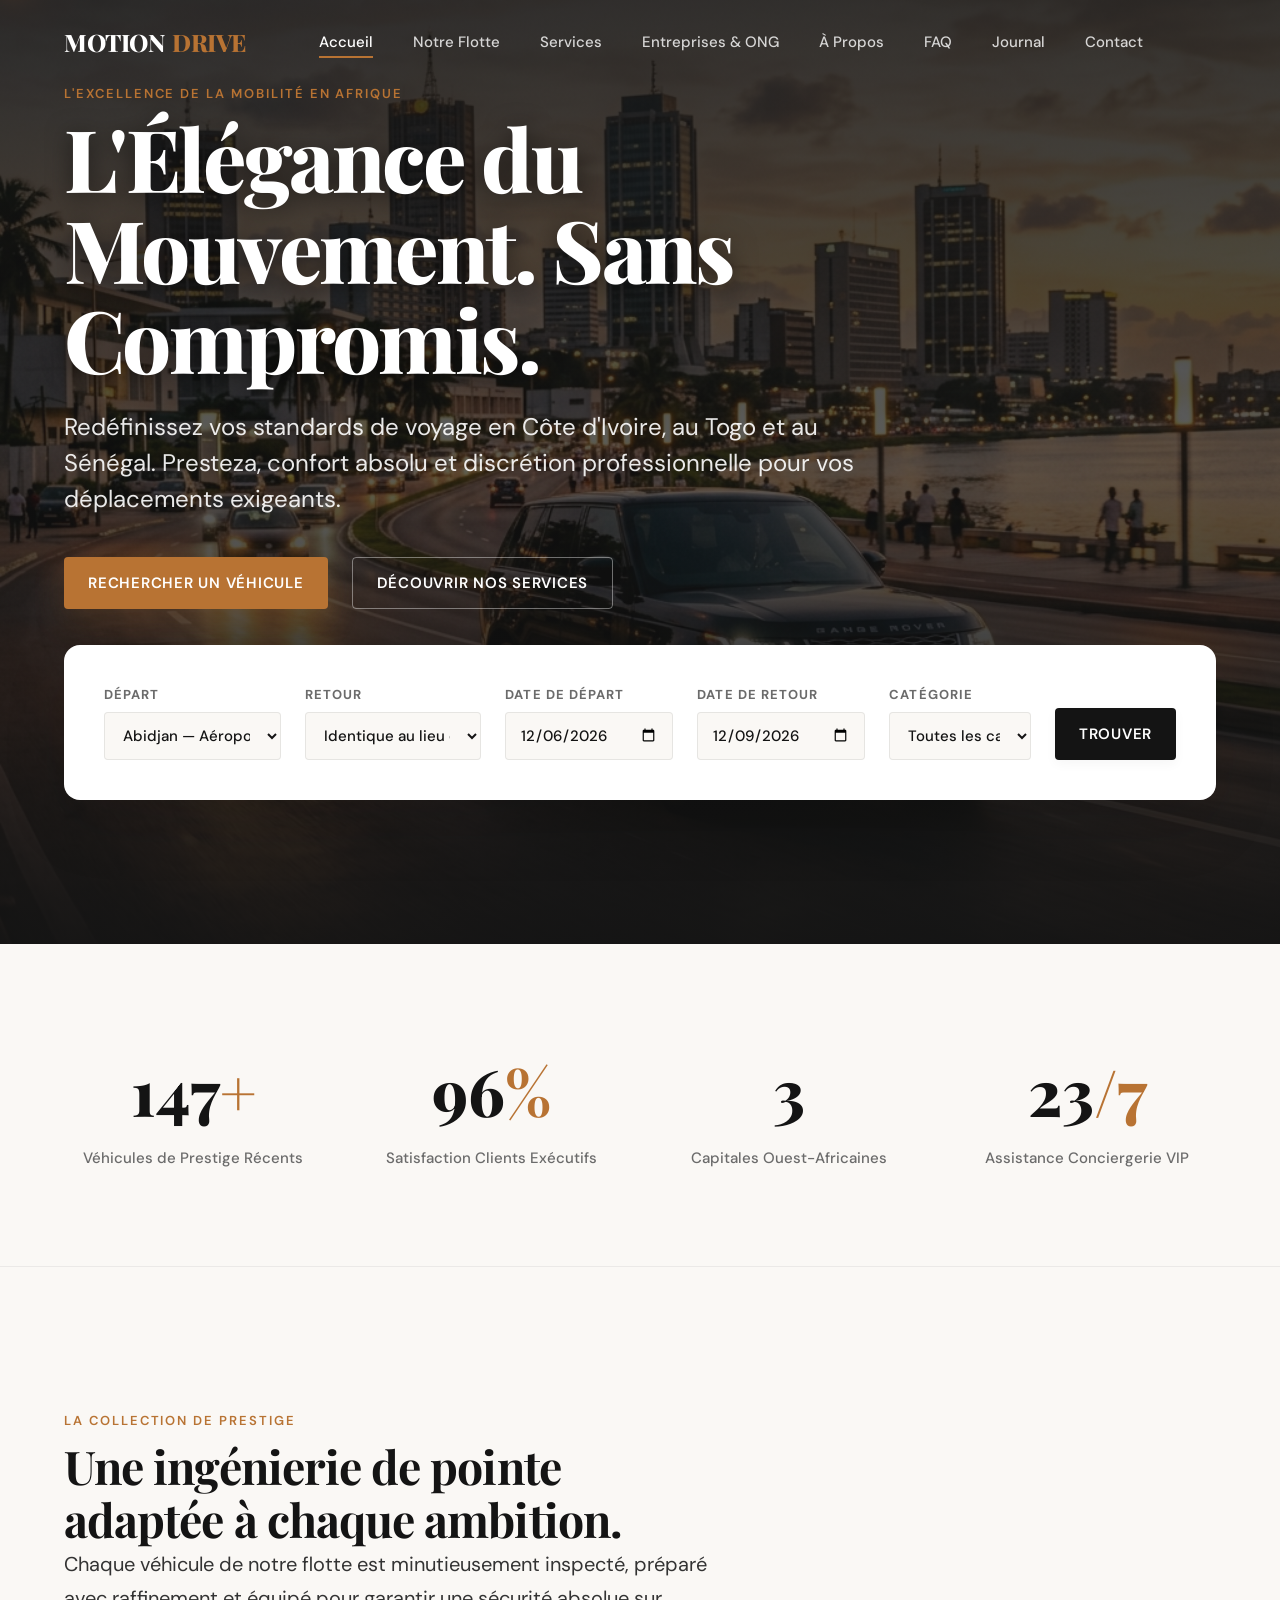
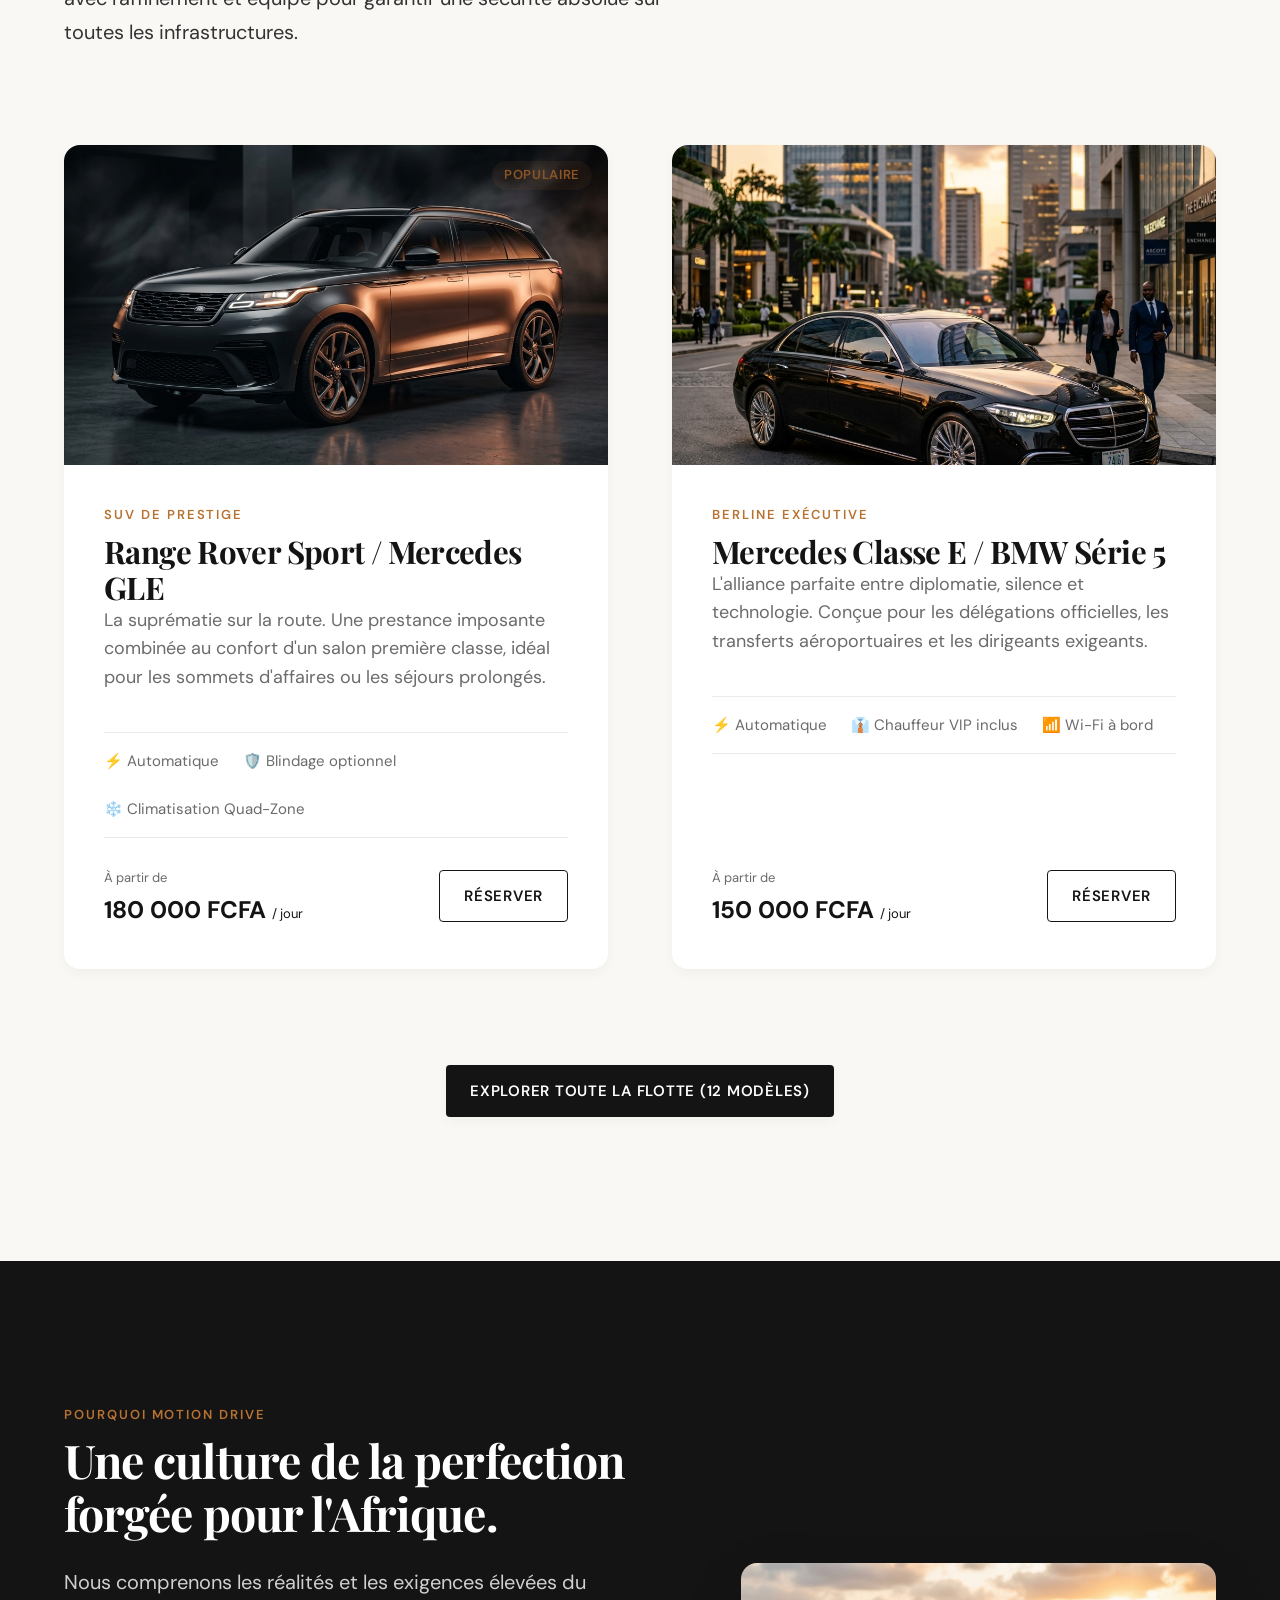
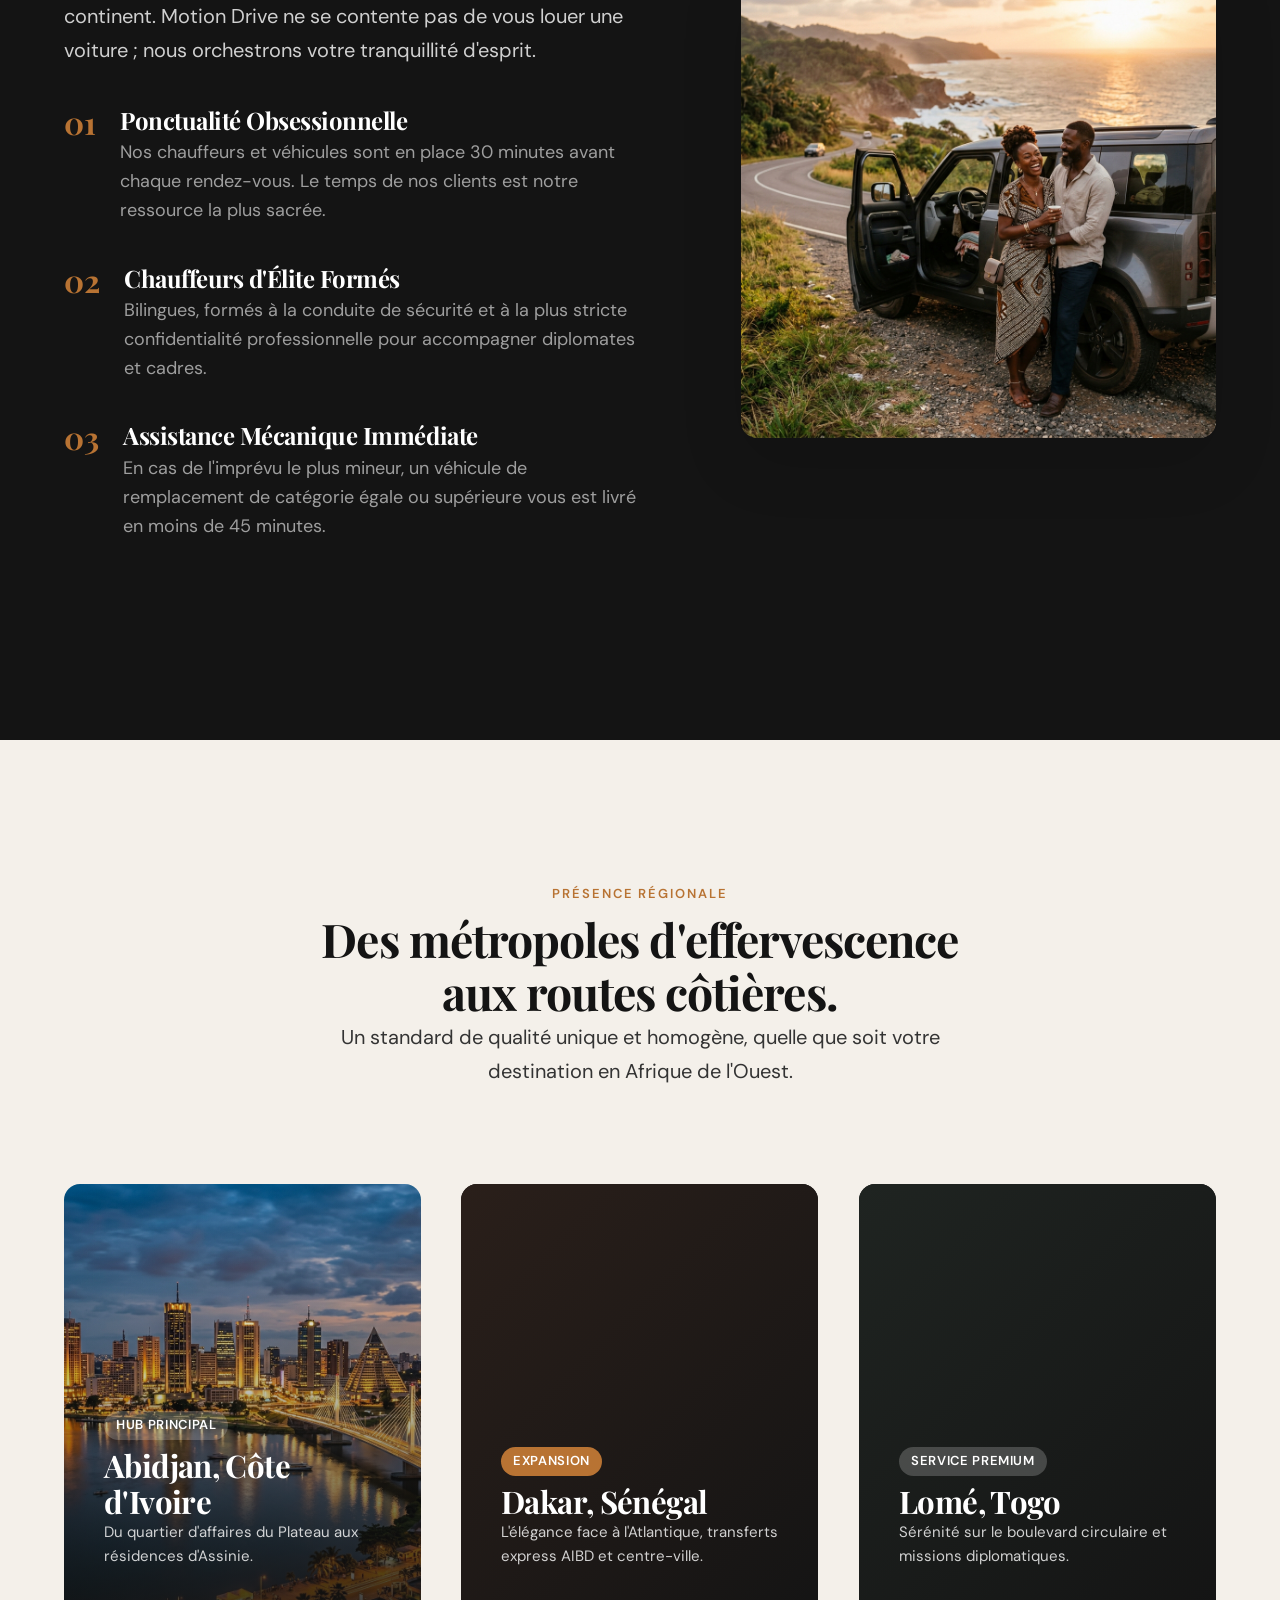
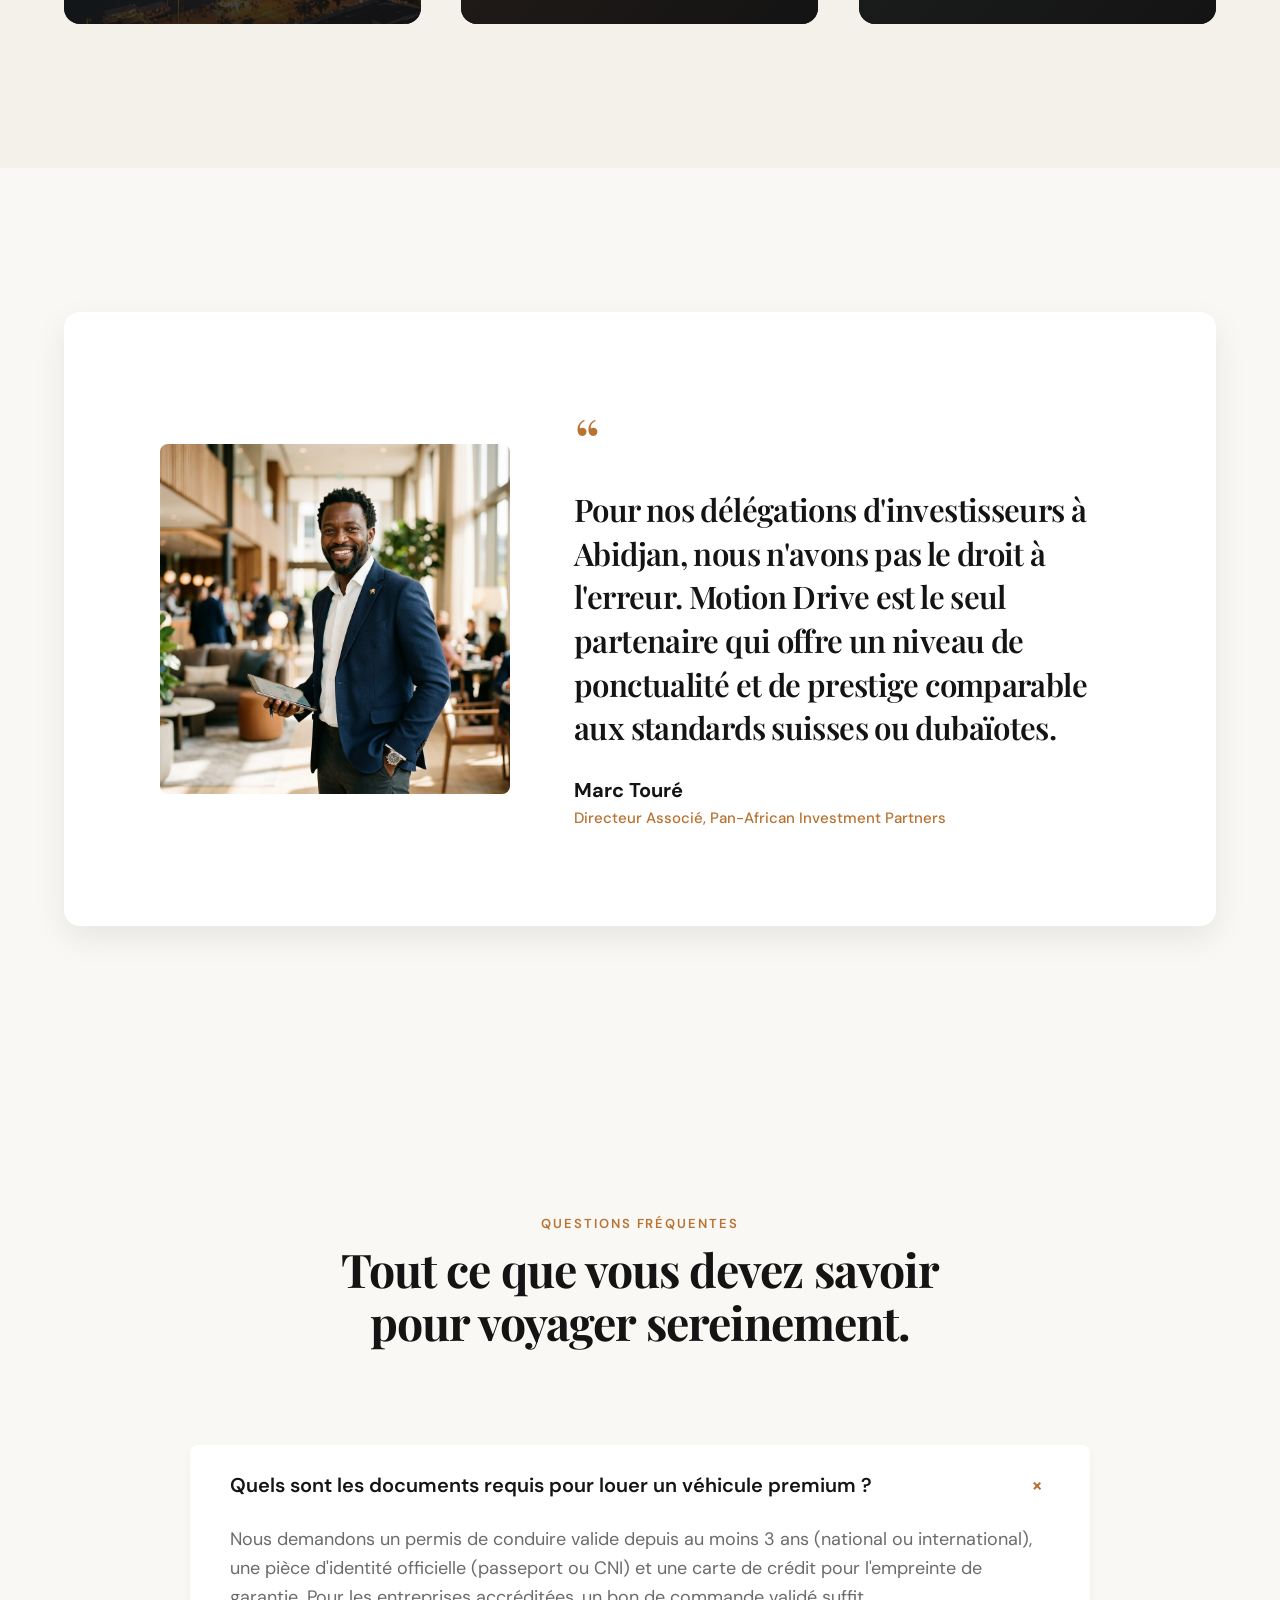
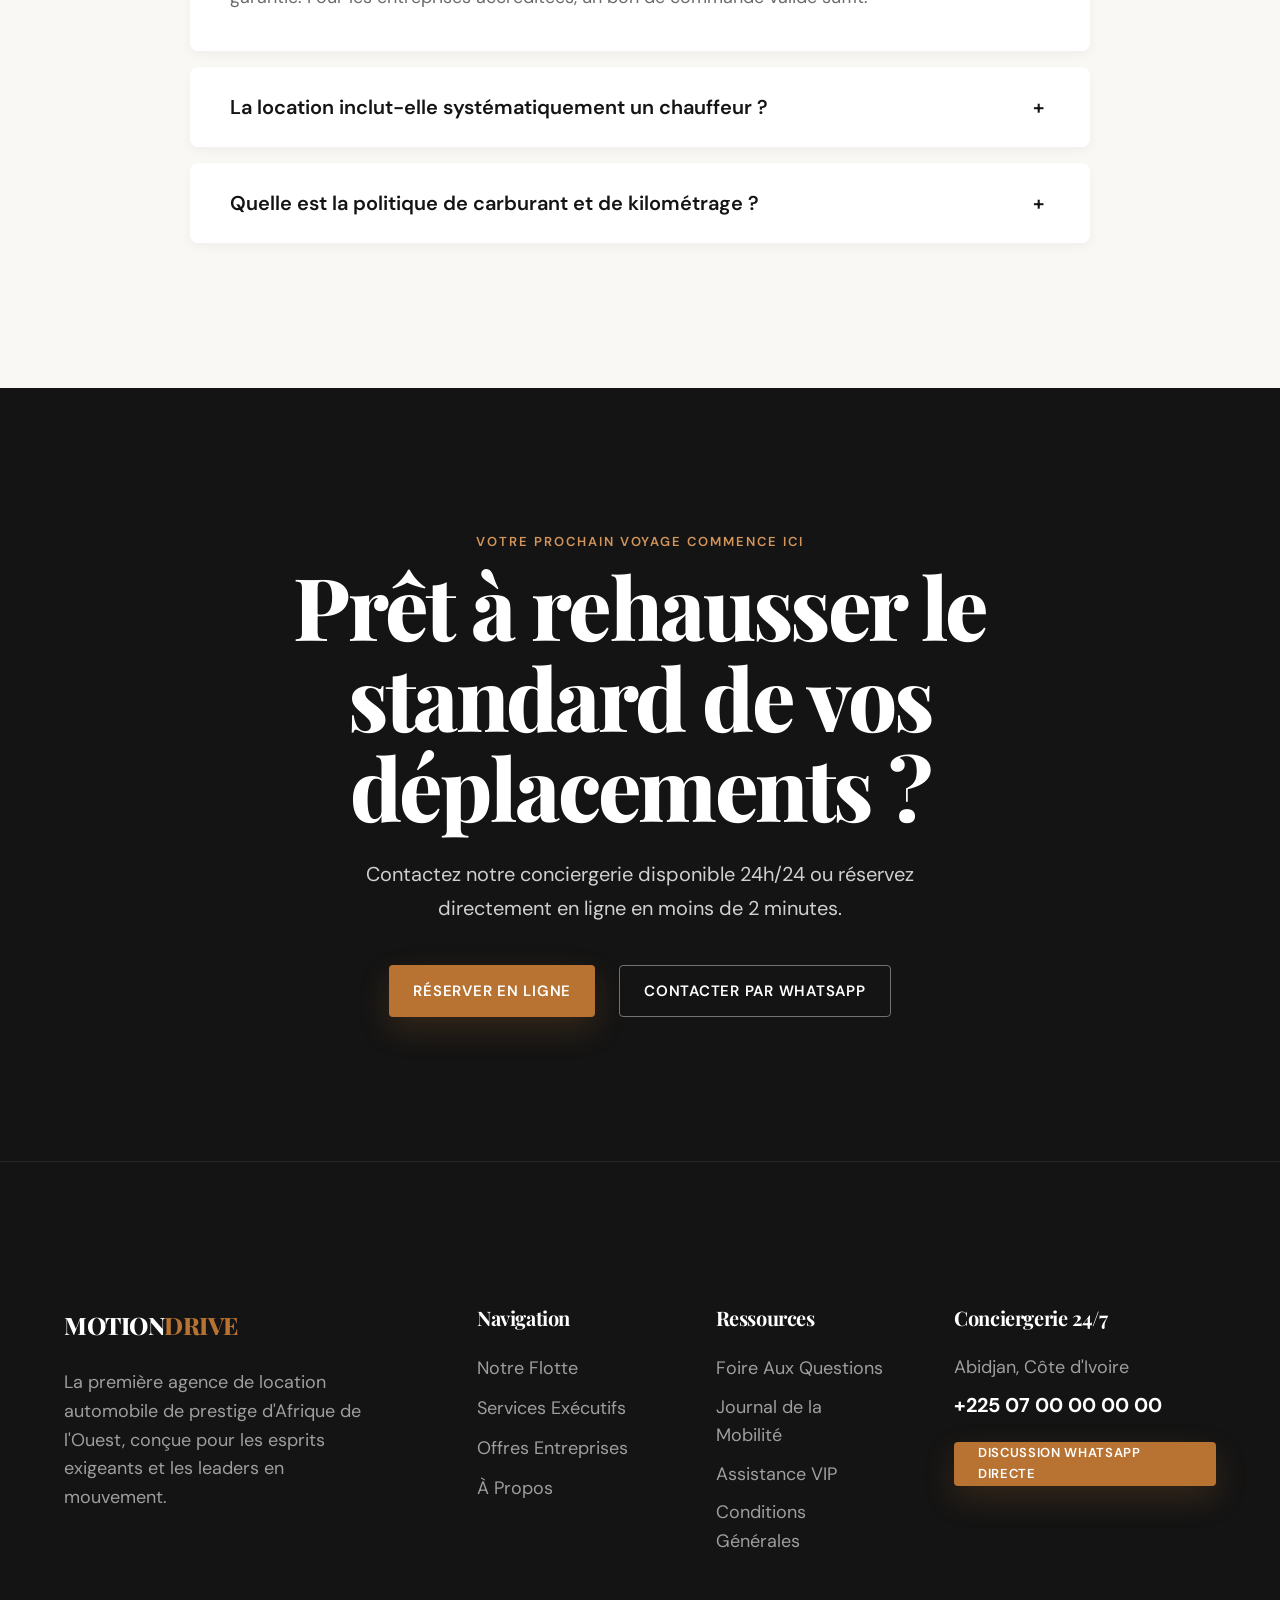
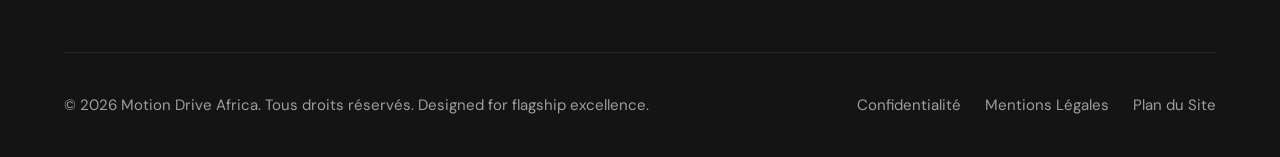
==== index.html @ dfe7de2c "feat: initial flagship homepage design and core CSS/JS architecture" ====
<!DOCTYPE html>
<html lang="fr">
<head>
    <meta charset="UTF-8">
    <meta name="viewport" content="width=device-width, initial-scale=1.0">
    <title>Motion Drive — Location de Voitures de Prestige en Afrique de l'Ouest</title>
    <meta name="description" content="Découvrez Motion Drive, la référence de la location automobile premium en Afrique (Abidjan, Lomé, Dakar). Flotte de luxe, chauffeur privé et service aux entreprises.">
    <meta name="keywords" content="location voiture prestige abidjan, location suv luxe lomé, location voiture dakar, chauffeur privé afrique de l'ouest, motion drive">
    
    <!-- Open Graph / Facebook -->
    <meta property="og:type" content="website">
    <meta property="og:url" content="https://motiondrive-rental.com/">
    <meta property="og:title" content="Motion Drive — L'Élégance du Mouvement">
    <meta property="og:description" content="Expérience de location automobile sans compromis en Afrique de l'Ouest. Confort absolu, sécurité et prestige.">
    <meta property="og:image" content="./assets/images/hero_background.png">

    <!-- CSS Design System -->
    <link rel="stylesheet" href="./css/reset.css">
    <link rel="stylesheet" href="./css/root.css">
    <link rel="stylesheet" href="./css/typography.css">
    <link rel="stylesheet" href="./css/components.css">
    <link rel="stylesheet" href="./css/animations.css">
    <link rel="stylesheet" href="./css/home.css">

    <!-- Schema Markup -->
    <script type="application/ld+json">
    {
      "@context": "https://schema.org",
      "@type": "AutoRental",
      "name": "Motion Drive",
      "description": "Location automobile premium et service de chauffeur privé en Afrique de l'Ouest.",
      "url": "https://motiondrive-rental.com",
      "logo": "https://motiondrive-rental.com/logo.png",
      "telephone": "+2250700000000",
      "address": {
        "@type": "PostalAddress",
        "streetAddress": "Boulevard de la République, Plateau",
        "addressLocality": "Abidjan",
        "addressCountry": "CI"
      },
      "priceRange": "$$$"
    }
    </script>
</head>
<body>

    <!-- NAVIGATION -->
    <header class="navbar" role="banner">
        <div class="container navbar-inner">
            <a href="index.html" class="logo" aria-label="Motion Drive Accueil">
                MOTION<span>DRIVE</span>
            </a>
            
            <nav class="nav-links" role="navigation" aria-label="Navigation principale">
                <a href="index.html" class="nav-link active">Accueil</a>
                <a href="flotte.html" class="nav-link">Notre Flotte</a>
                <a href="services.html" class="nav-link">Services</a>
                <a href="corporate.html" class="nav-link">Entreprises & ONG</a>
                <a href="about.html" class="nav-link">À Propos</a>
                <a href="faq.html" class="nav-link">FAQ</a>
                <a href="blog.html" class="nav-link">Journal</a>
                <a href="contact.html" class="nav-link">Contact</a>
            </nav>

            <div class="nav-actions" style="display: flex; gap: 12px; align-items: center;">
                <a href="flotte.html" class="btn btn-copper" style="display: none; @media(min-width:768px){display:inline-flex;}">Réserver</a>
                <button class="menu-toggle" aria-label="Ouvrir le menu de navigation" aria-expanded="false">
                    <span></span>
                    <span></span>
                    <span></span>
                </button>
            </div>
        </div>
    </header>

    <!-- MOBILE OVERLAY MENU -->
    <div class="mobile-menu" role="dialog" aria-modal="true" aria-label="Menu mobile">
        <nav class="mobile-nav-links">
            <a href="index.html" class="mobile-nav-link text-copper">Accueil</a>
            <a href="flotte.html" class="mobile-nav-link">Notre Flotte</a>
            <a href="services.html" class="mobile-nav-link">Services</a>
            <a href="corporate.html" class="mobile-nav-link">Entreprises & ONG</a>
            <a href="about.html" class="mobile-nav-link">À Propos</a>
            <a href="faq.html" class="mobile-nav-link">FAQ</a>
            <a href="blog.html" class="mobile-nav-link">Journal</a>
            <a href="contact.html" class="mobile-nav-link">Contact</a>
            <div style="margin-top: 24px;">
                <a href="flotte.html" class="btn btn-copper" style="width: 100%;">Réserver un Véhicule</a>
            </div>
        </nav>
    </div>

    <!-- MAIN CONTENT -->
    <main role="main">

        <!-- HERO SECTION -->
        <section class="hero" aria-labelledby="hero-heading">
            <div class="hero-bg">
                <img src="./assets/images/hero_background.png" alt="SUV de prestige roulant de nuit à Abidjan" fetchpriority="high">
            </div>
            <div class="hero-overlay"></div>
            
            <div class="container">
                <div class="hero-content reveal">
                    <span class="text-caption">L'excellence de la mobilité en Afrique</span>
                    <h1 id="hero-heading" class="text-display hero-title">L'Élégance du Mouvement. Sans Compromis.</h1>
                    <p class="hero-subtitle">Redéfinissez vos standards de voyage en Côte d'Ivoire, au Togo et au Sénégal. Presteza, confort absolu et discrétion professionnelle pour vos déplacements exigeants.</p>
                    <div class="hero-actions">
                        <a href="#search-section" class="btn btn-copper">Rechercher un véhicule</a>
                        <a href="services.html" class="btn btn-outline-white">Découvrir nos services</a>
                    </div>
                </div>

                <!-- INTEGRATED SEARCH ENGINE -->
                <div id="search-section" class="search-module reveal reveal-delay-2" role="search">
                    <form class="search-form">
                        <div class="form-group">
                            <label for="pickup-loc">Départ</label>
                            <select id="pickup-loc" class="form-control" aria-label="Ville de départ">
                                <option value="Abidjan - Aéroport FHB">Abidjan — Aéroport FHB</option>
                                <option value="Abidjan - Plateau / Cocody">Abidjan — Plateau / Cocody</option>
                                <option value="Lomé - Aéroport Gnassingbé Eyadéma">Lomé — Aéroport G. Eyadéma</option>
                                <option value="Dakar - Aéroport Blaise Diagne">Dakar — Aéroport Blaise Diagne</option>
                            </select>
                        </div>

                        <div class="form-group">
                            <label for="return-loc">Retour</label>
                            <select id="return-loc" class="form-control" aria-label="Ville de retour">
                                <option value="Identique">Identique au lieu de départ</option>
                                <option value="Abidjan - Aéroport FHB">Abidjan — Aéroport FHB</option>
                                <option value="Lomé - Centre Ville">Lomé — Centre Ville</option>
                                <option value="Dakar - Almadies">Dakar — Almadies</option>
                            </select>
                        </div>

                        <div class="form-group">
                            <label for="pickup-date">Date de départ</label>
                            <input type="date" id="pickup-date" class="form-control" aria-label="Date de prise en charge">
                        </div>

                        <div class="form-group">
                            <label for="return-date">Date de retour</label>
                            <input type="date" id="return-date" class="form-control" aria-label="Date de restitution">
                        </div>

                        <div class="form-group">
                            <label for="vehicle-category">Catégorie</label>
                            <select id="vehicle-category" class="form-control" aria-label="Catégorie de véhicule">
                                <option value="all">Toutes les catégories</option>
                                <option value="suv">SUV de Prestige 4x4</option>
                                <option value="sedan">Berlines Exécutives</option>
                                <option value="van">Vans VIP & Cortèges</option>
                            </select>
                        </div>

                        <div class="form-group" style="justify-content: flex-end;">
                            <button type="submit" class="btn btn-primary" style="width: 100%;">Trouver</button>
                        </div>
                    </form>
                </div>
            </div>
        </section>

        <!-- TRUST INDICATORS -->
        <section class="trust-bar" aria-label="Statistiques de confiance">
            <div class="container">
                <div class="trust-grid">
                    <div class="reveal">
                        <div class="trust-number" data-target="150" data-suffix="+">0<span>+</span></div>
                        <div class="trust-label">Véhicules de Prestige Récents</div>
                    </div>
                    <div class="reveal reveal-delay-1">
                        <div class="trust-number" data-target="98" data-suffix="%">0<span>%</span></div>
                        <div class="trust-label">Satisfaction Clients Exécutifs</div>
                    </div>
                    <div class="reveal reveal-delay-2">
                        <div class="trust-number" data-target="4" data-suffix="">0</div>
                        <div class="trust-label">Capitales Ouest-Africaines</div>
                    </div>
                    <div class="reveal reveal-delay-3">
                        <div class="trust-number" data-target="24" data-suffix="/7">0<span>/7</span></div>
                        <div class="trust-label">Assistance Conciergerie VIP</div>
                    </div>
                </div>
            </div>
        </section>

        <!-- FLEET PREVIEW -->
        <section class="section-fleet" aria-labelledby="fleet-heading">
            <div class="container">
                <div class="section-header reveal">
                    <span class="text-caption">La Collection de Prestige</span>
                    <h2 id="fleet-heading">Une ingénierie de pointe adaptée à chaque ambition.</h2>
                    <p class="text-lead">Chaque véhicule de notre flotte est minutieusement inspecté, préparé avec raffinement et équipé pour garantir une sécurité absolue sur toutes les infrastructures.</p>
                </div>

                <div class="fleet-grid">
                    <!-- Card 1: SUV -->
                    <article class="fleet-card reveal">
                        <div class="fleet-img">
                            <span class="badge" style="position: absolute; top: 16px; right: 16px; z-index: 2;">Populaire</span>
                            <img src="./assets/images/fleet_suv.png" alt="SUV de Luxe Noir Graphite Studio">
                        </div>
                        <div class="fleet-details">
                            <span class="text-caption">SUV de Prestige</span>
                            <h3>Range Rover Sport / Mercedes GLE</h3>
                            <p>La suprématie sur la route. Une prestance imposante combinée au confort d'un salon première classe, idéal pour les sommets d'affaires ou les séjours prolongés.</p>
                            <div class="fleet-specs">
                                <span>⚡ Automatique</span>
                                <span>🛡️ Blindage optionnel</span>
                                <span>❄️ Climatisation Quad-Zone</span>
                            </div>
                            <div style="display: flex; justify-content: space-between; align-items: center; margin-top: auto;">
                                <div>
                                    <span style="font-size: var(--text-xs); color: var(--color-stone);">À partir de</span>
                                    <div style="font-size: var(--text-xl); font-weight: 700; color: var(--color-graphite);">180 000 FCFA <span style="font-size: var(--text-xs); font-weight: 400;">/ jour</span></div>
                                </div>
                                <a href="flotte.html?category=suv" class="btn btn-outline">Réserver</a>
                            </div>
                        </div>
                    </article>

                    <!-- Card 2: Sedan -->
                    <article class="fleet-card reveal reveal-delay-1">
                        <div class="fleet-img">
                            <img src="./assets/images/fleet_sedan.png" alt="Berline Exécutive Noire en ville au coucher de soleil">
                        </div>
                        <div class="fleet-details">
                            <span class="text-caption">Berline Exécutive</span>
                            <h3>Mercedes Classe E / BMW Série 5</h3>
                            <p>L'alliance parfaite entre diplomatie, silence et technologie. Conçue pour les délégations officielles, les transferts aéroportuaires et les dirigeants exigeants.</p>
                            <div class="fleet-specs">
                                <span>⚡ Automatique</span>
                                <span>👔 Chauffeur VIP inclus</span>
                                <span>📶 Wi-Fi à bord</span>
                            </div>
                            <div style="display: flex; justify-content: space-between; align-items: center; margin-top: auto;">
                                <div>
                                    <span style="font-size: var(--text-xs); color: var(--color-stone);">À partir de</span>
                                    <div style="font-size: var(--text-xl); font-weight: 700; color: var(--color-graphite);">150 000 FCFA <span style="font-size: var(--text-xs); font-weight: 400;">/ jour</span></div>
                                </div>
                                <a href="flotte.html?category=sedan" class="btn btn-outline">Réserver</a>
                            </div>
                        </div>
                    </article>
                </div>

                <div style="text-align: center; margin-top: var(--space-2xl);" class="reveal">
                    <a href="flotte.html" class="btn btn-primary">Explorer toute la flotte (12 modèles)</a>
                </div>
            </div>
        </section>

        <!-- WHY CHOOSE US (EDITORIAL LAYOUT) -->
        <section class="section-editorial" aria-labelledby="why-heading">
            <div class="container">
                <div class="editorial-grid">
                    <div class="editorial-text reveal">
                        <span class="text-caption">Pourquoi Motion Drive</span>
                        <h2 id="why-heading" class="editorial-title">Une culture de la perfection forgée pour l'Afrique.</h2>
                        <p class="text-lead" style="color: rgba(255,255,255,0.8);">Nous comprenons les réalités et les exigences élevées du continent. Motion Drive ne se contente pas de vous louer une voiture ; nous orchestrons votre tranquillité d'esprit.</p>
                        
                        <div class="editorial-list">
                            <div class="editorial-item">
                                <span class="editorial-number">01</span>
                                <div>
                                    <h4 style="color: var(--color-white); margin-bottom: 4px;">Ponctualité Obsessionnelle</h4>
                                    <p style="color: var(--color-stone-light);">Nos chauffeurs et véhicules sont en place 30 minutes avant chaque rendez-vous. Le temps de nos clients est notre ressource la plus sacrée.</p>
                                </div>
                            </div>
                            <div class="editorial-item">
                                <span class="editorial-number">02</span>
                                <div>
                                    <h4 style="color: var(--color-white); margin-bottom: 4px;">Chauffeurs d'Élite Formés</h4>
                                    <p style="color: var(--color-stone-light);">Bilingues, formés à la conduite de sécurité et à la plus stricte confidentialité professionnelle pour accompagner diplomates et cadres.</p>
                                </div>
                            </div>
                            <div class="editorial-item">
                                <span class="editorial-number">03</span>
                                <div>
                                    <h4 style="color: var(--color-white); margin-bottom: 4px;">Assistance Mécanique Immédiate</h4>
                                    <p style="color: var(--color-stone-light);">En cas de l'imprévu le plus mineur, un véhicule de remplacement de catégorie égale ou supérieure vous est livré en moins de 45 minutes.</p>
                                </div>
                            </div>
                        </div>
                    </div>
                    <div class="editorial-img reveal reveal-delay-2" style="border-radius: var(--radius-lg); overflow: hidden; box-shadow: var(--shadow-lg);">
                        <img src="./assets/images/story_couple.png" alt="Couple africain élégant souriant près d'un SUV de luxe face à l'océan">
                    </div>
                </div>
            </div>
        </section>

        <!-- DESTINATIONS STORYTELLING -->
        <section class="section-destinations" aria-labelledby="dest-heading">
            <div class="container">
                <div class="section-header reveal" style="text-align: center; margin: 0 auto var(--space-2xl);">
                    <span class="text-caption">Présence Régionale</span>
                    <h2 id="dest-heading">Des métropoles d'effervescence aux routes côtières.</h2>
                    <p class="text-lead">Un standard de qualité unique et homogène, quelle que soit votre destination en Afrique de l'Ouest.</p>
                </div>

                <div class="dest-grid">
                    <div class="dest-card reveal">
                        <img src="./assets/images/dest_abidjan.png" alt="Skyline illuminée d'Abidjan Plateau au crépuscule">
                        <div class="dest-overlay"></div>
                        <div class="dest-content">
                            <span class="badge" style="background: rgba(255,255,255,0.2); color: white; margin-bottom: 8px;">Hub Principal</span>
                            <h3 style="color: white;">Abidjan, Côte d'Ivoire</h3>
                            <p style="color: rgba(255,255,255,0.8); font-size: var(--text-sm);">Du quartier d'affaires du Plateau aux résidences d'Assinie.</p>
                        </div>
                    </div>

                    <div class="dest-card reveal reveal-delay-1" style="background-color: var(--color-graphite);">
                        <div style="position: absolute; top:0; left:0; width:100%; height:100%; background: linear-gradient(135deg, #2a1f1a 0%, #141414 100%); z-index:1;"></div>
                        <div class="dest-content" style="z-index: 2;">
                            <span class="badge" style="background: var(--color-copper); color: white; margin-bottom: 8px;">Expansion</span>
                            <h3 style="color: white;">Dakar, Sénégal</h3>
                            <p style="color: rgba(255,255,255,0.8); font-size: var(--text-sm);">L'élégance face à l'Atlantique, transferts express AIBD et centre-ville.</p>
                        </div>
                    </div>

                    <div class="dest-card reveal reveal-delay-2" style="background-color: var(--color-graphite-mid);">
                        <div style="position: absolute; top:0; left:0; width:100%; height:100%; background: linear-gradient(135deg, #1f2421 0%, #141414 100%); z-index:1;"></div>
                        <div class="dest-content" style="z-index: 2;">
                            <span class="badge" style="background: rgba(255,255,255,0.2); color: white; margin-bottom: 8px;">Service Premium</span>
                            <h3 style="color: white;">Lomé, Togo</h3>
                            <p style="color: rgba(255,255,255,0.8); font-size: var(--text-sm);">Sérénité sur le boulevard circulaire et missions diplomatiques.</p>
                        </div>
                    </div>
                </div>
            </div>
        </section>

        <!-- TESTIMONIALS -->
        <section class="section-testimonials" aria-labelledby="testi-heading">
            <div class="container">
                <div class="testi-card reveal">
                    <div class="testi-img">
                        <img src="./assets/images/testimonial_user1.png" alt="Portrait de Marc Touré, dirigeant d'entreprise">
                    </div>
                    <div>
                        <div class="quote-icon">“</div>
                        <h3 style="margin-bottom: var(--space-md); font-weight: 600; line-height: 1.4;">Pour nos délégations d'investisseurs à Abidjan, nous n'avons pas le droit à l'erreur. Motion Drive est le seul partenaire qui offre un niveau de ponctualité et de prestige comparable aux standards suisses ou dubaïotes.</h3>
                        <div>
                            <div style="font-weight: 700; color: var(--color-graphite); font-size: var(--text-lg);">Marc Touré</div>
                            <div style="color: var(--color-copper); font-size: var(--text-sm); font-weight: 500;">Directeur Associé, Pan-African Investment Partners</div>
                        </div>
                    </div>
                </div>
            </div>
        </section>

        <!-- FAQ ACCORDION -->
        <section style="padding: var(--space-3xl) 0; background-color: var(--color-warm-white);" aria-labelledby="faq-heading">
            <div class="container">
                <div class="section-header reveal" style="text-align: center; margin: 0 auto var(--space-2xl);">
                    <span class="text-caption">Questions Fréquentes</span>
                    <h2 id="faq-heading">Tout ce que vous devez savoir pour voyager sereinement.</h2>
                </div>

                <div class="accordion reveal">
                    <div class="accordion-item active">
                        <button class="accordion-header" aria-expanded="true">
                            Quels sont les documents requis pour louer un véhicule premium ?
                            <span class="accordion-icon">+</span>
                        </button>
                        <div class="accordion-body" style="max-height: 200px;">
                            <p>Nous demandons un permis de conduire valide depuis au moins 3 ans (national ou international), une pièce d'identité officielle (passeport ou CNI) et une carte de crédit pour l'empreinte de garantie. Pour les entreprises accréditées, un bon de commande validé suffit.</p>
                        </div>
                    </div>

                    <div class="accordion-item">
                        <button class="accordion-header" aria-expanded="false">
                            La location inclut-elle systématiquement un chauffeur ?
                            <span class="accordion-icon">+</span>
                        </button>
                        <div class="accordion-body">
                            <p>Nos berlines exécutives et vans VIP sont prioritairement proposés avec nos chauffeurs professionnels d'élite pour vous garantir confort et sécurité. Cependant, nos SUV peuvent être loués sans chauffeur après validation de notre service sécurité.</p>
                        </div>
                    </div>

                    <div class="accordion-item">
                        <button class="accordion-header" aria-expanded="false">
                            Quelle est la politique de carburant et de kilométrage ?
                            <span class="accordion-icon">+</span>
                        </button>
                        <div class="accordion-body">
                            <p>Nos véhicules sont livrés avec le plein de carburant et doivent être restitués avec le même niveau. Nos forfaits journaliers incluent un kilométrage généreux de 200 km/jour, parfaitement adapté aux déplacements urbains et périurbains.</p>
                        </div>
                    </div>
                </div>
            </div>
        </section>

        <!-- FULLSCREEN CTA -->
        <section class="section-cta" aria-labelledby="cta-heading">
            <div class="container reveal">
                <span class="text-caption" style="color: var(--color-copper-light);">Votre Prochain Voyage Commence Ici</span>
                <h2 id="cta-heading" class="text-display" style="color: white; max-width: 800px; margin: 0 auto var(--space-md);">Prêt à rehausser le standard de vos déplacements ?</h2>
                <p class="text-lead" style="color: rgba(255,255,255,0.8); max-width: 600px; margin: 0 auto var(--space-lg);">Contactez notre conciergerie disponible 24h/24 ou réservez directement en ligne en moins de 2 minutes.</p>
                <div style="display: flex; gap: var(--space-md); justify-content: center; flex-wrap: wrap;">
                    <a href="flotte.html" class="btn btn-copper">Réserver en ligne</a>
                    <a href="contact.html" class="btn btn-outline-white">Contacter par WhatsApp</a>
                </div>
            </div>
        </section>

    </main>

    <!-- FOOTER -->
    <footer class="footer" role="contentinfo">
        <div class="container">
            <div class="footer-grid">
                <div class="footer-col">
                    <a href="index.html" class="logo" style="margin-bottom: var(--space-md); display: inline-block;">MOTION<span>DRIVE</span></a>
                    <p style="color: var(--color-stone-light); max-width: 320px;">La première agence de location automobile de prestige d'Afrique de l'Ouest, conçue pour les esprits exigeants et les leaders en mouvement.</p>
                </div>
                <div class="footer-col">
                    <h4>Navigation</h4>
                    <div class="footer-links">
                        <a href="flotte.html">Notre Flotte</a>
                        <a href="services.html">Services Exécutifs</a>
                        <a href="corporate.html">Offres Entreprises</a>
                        <a href="about.html">À Propos</a>
                    </div>
                </div>
                <div class="footer-col">
                    <h4>Ressources</h4>
                    <div class="footer-links">
                        <a href="faq.html">Foire Aux Questions</a>
                        <a href="blog.html">Journal de la Mobilité</a>
                        <a href="contact.html">Assistance VIP</a>
                        <a href="#">Conditions Générales</a>
                    </div>
                </div>
                <div class="footer-col">
                    <h4>Conciergerie 24/7</h4>
                    <p style="color: var(--color-stone-light); margin-bottom: var(--space-xs);">Abidjan, Côte d'Ivoire</p>
                    <div style="font-size: var(--text-lg); font-weight: 700; color: white; margin-bottom: var(--space-sm);">+225 07 00 00 00 00</div>
                    <a href="https://wa.me/2250700000000" target="_blank" rel="noopener noreferrer" class="btn btn-copper" style="min-height: 44px; font-size: var(--text-xs);">Discussion WhatsApp Directe</a>
                </div>
            </div>
            <div class="footer-bottom">
                <div>&copy; 2026 Motion Drive Africa. Tous droits réservés. Designed for flagship excellence.</div>
                <div style="display: flex; gap: var(--space-md);">
                    <a href="#">Confidentialité</a>
                    <a href="#">Mentions Légales</a>
                    <a href="#">Plan du Site</a>
                </div>
            </div>
        </div>
    </footer>

    <!-- STICKY MOBILE BOOKING CTA -->
    <div class="sticky-mobile-cta" aria-label="Réservation rapide mobile">
        <div>
            <div style="font-size: var(--text-xs); color: var(--color-stone-light); text-transform: uppercase;">Location Premium</div>
            <div style="font-size: var(--text-sm); font-weight: 700; color: white;">À partir de 150 000 FCFA/j</div>
        </div>
        <a href="flotte.html" class="btn btn-copper" style="min-height: 44px; padding: 0 20px;">Réserver</a>
    </div>

    <script src="./js/main.js"></script>
    <script src="./js/animations.js"></script>
    <script src="./js/search.js"></script>
    <script src="./js/faq.js"></script>
</body>
</html>
---- css/root.css ----
/* ==========================================================================
   MOTION DRIVE - DESIGN TOKENS & CORE VARIABLES
   Flagship Digital Experience for Premium Car Rental
   ========================================================================== */

@import url('https://fonts.googleapis.com/css2?family=DM+Sans:ital,opsz,wght@0,9..40,100..1000;1,9..40,100..1000&family=Playfair+Display:ital,wght@0,400..900;1,400..900&display=swap');

:root {
    /* Color Palette - Luxury African Realism */
    --color-graphite: #141414;
    --color-graphite-mid: #222222;
    --color-graphite-light: #333333;
    --color-stone: #6b6b6b;
    --color-stone-light: #9e9e9e;
    --color-warm-white: #faf8f5;
    --color-cream: #f4f0ea;
    --color-white: #ffffff;
    
    /* Copper Accents */
    --color-copper: #b87333;
    --color-copper-light: #d4955a;
    --color-copper-dark: #8c5523;
    --color-copper-pale: rgba(184, 115, 51, 0.08);

    /* Typography */
    --font-display: 'Playfair Display', Georgia, serif;
    --font-body: 'DM Sans', -apple-system, BlinkMacSystemFont, sans-serif;

    /* Responsive Typography Scale - Mobile First Fluid Sizing */
    --text-xs: clamp(0.75rem, 0.7rem + 0.25vw, 0.8125rem);
    --text-sm: clamp(0.875rem, 0.8rem + 0.35vw, 0.9375rem);
    --text-base: clamp(1rem, 0.95rem + 0.25vw, 1.125rem);
    --text-lg: clamp(1.125rem, 1.05rem + 0.35vw, 1.25rem);
    --text-xl: clamp(1.25rem, 1.15rem + 0.5vw, 1.5rem);
    --text-2xl: clamp(1.5rem, 1.35rem + 0.75vw, 2rem);
    --text-3xl: clamp(2rem, 1.7rem + 1.5vw, 3rem);
    --text-4xl: clamp(2.5rem, 2rem + 2.5vw, 4.5rem);
    --text-display: clamp(3rem, 2.2rem + 4vw, 6.5rem);

    /* Spacing Scale */
    --space-2xs: 0.25rem;
    --space-xs: 0.5rem;
    --space-sm: 1rem;
    --space-md: 1.5rem;
    --space-lg: 2.5rem;
    --space-xl: 4rem;
    --space-2xl: 6rem;
    --space-3xl: 9rem;

    /* Layout */
    --container-max: 1400px;
    --container-padding: clamp(1.25rem, 5vw, 4rem);
    --header-height: 84px;

    /* Shadows - Natural & Soft */
    --shadow-sm: 0 4px 12px rgba(0, 0, 0, 0.04);
    --shadow-md: 0 12px 32px rgba(0, 0, 0, 0.08);
    --shadow-lg: 0 24px 64px rgba(0, 0, 0, 0.12);
    --shadow-copper: 0 12px 32px rgba(184, 115, 51, 0.2);

    /* Borders & Radii */
    --radius-sm: 4px;
    --radius-md: 8px;
    --radius-lg: 16px;
    --border-light: 1px solid rgba(0, 0, 0, 0.08);
    --border-dark: 1px solid rgba(255, 255, 255, 0.12);

    /* Transitions */
    --transition-fast: 0.2s cubic-bezier(0.16, 1, 0.3, 1);
    --transition-smooth: 0.6s cubic-bezier(0.16, 1, 0.3, 1);
    --transition-slow: 1s cubic-bezier(0.16, 1, 0.3, 1);
}
---- css/typography.css ----
/* ==========================================================================
   TYPOGRAPHY HIERARCHY
   ========================================================================== */

h1, h2, h3, h4, h5, h6 {
    font-family: var(--font-display);
    font-weight: 700;
    line-height: 1.15;
    color: var(--color-graphite);
    letter-spacing: -0.02em;
}

.text-display {
    font-size: var(--text-display);
    font-weight: 800;
    line-height: 1.05;
    letter-spacing: -0.03em;
}

h1 { font-size: var(--text-4xl); }
h2 { font-size: var(--text-3xl); }
h3 { font-size: var(--text-2xl); }
h4 { font-size: var(--text-xl); }
h5 { font-size: var(--text-lg); font-family: var(--font-body); font-weight: 600; }
h6 { font-size: var(--text-base); font-family: var(--font-body); font-weight: 600; text-transform: uppercase; letter-spacing: 0.05em; }

p {
    color: var(--color-stone);
    margin-bottom: var(--space-sm);
}

.text-lead {
    font-size: var(--text-lg);
    line-height: 1.7;
    color: var(--color-graphite-light);
    font-weight: 400;
}

.text-caption {
    font-size: var(--text-xs);
    text-transform: uppercase;
    letter-spacing: 0.15em;
    color: var(--color-copper);
    font-weight: 600;
    display: block;
    margin-bottom: var(--space-xs);
}

.text-italic {
    font-style: italic;
    font-family: var(--font-display);
    font-weight: 400;
}

/* Copper highlighting text */
.text-copper {
    color: var(--color-copper);
}
---- css/components.css ----
/* ==========================================================================
   REUSABLE COMPONENTS & UTILITIES
   ========================================================================== */

.container {
    width: 100%;
    max-width: var(--container-max);
    margin: 0 auto;
    padding: 0 var(--container-padding);
}

/* BUTTONS */
.btn {
    display: inline-flex;
    align-items: center;
    justify-content: center;
    gap: var(--space-xs);
    min-height: 52px;
    padding: 0 var(--space-md);
    font-size: var(--text-sm);
    font-weight: 600;
    letter-spacing: 0.05em;
    text-transform: uppercase;
    border-radius: var(--radius-sm);
    transition: var(--transition-fast);
    cursor: pointer;
    position: relative;
    overflow: hidden;
}

.btn-primary {
    background-color: var(--color-graphite);
    color: var(--color-white);
    box-shadow: var(--shadow-sm);
}

.btn-primary:hover {
    background-color: var(--color-copper);
    color: var(--color-white);
    box-shadow: var(--shadow-copper);
    transform: translateY(-2px);
}

.btn-copper {
    background-color: var(--color-copper);
    color: var(--color-white);
    box-shadow: var(--shadow-copper);
}

.btn-copper:hover {
    background-color: var(--color-copper-light);
    transform: translateY(-2px);
}

.btn-outline {
    border: 1px solid var(--color-graphite);
    color: var(--color-graphite);
}

.btn-outline:hover {
    background-color: var(--color-graphite);
    color: var(--color-white);
}

.btn-outline-white {
    border: 1px solid rgba(255, 255, 255, 0.4);
    color: var(--color-white);
}

.btn-outline-white:hover {
    background-color: var(--color-white);
    color: var(--color-graphite);
}

/* NAVIGATION */
.navbar {
    position: fixed;
    top: 0;
    left: 0;
    width: 100%;
    height: var(--header-height);
    z-index: 1000;
    transition: var(--transition-smooth);
    display: flex;
    align-items: center;
}

.navbar.scrolled {
    background-color: rgba(26, 26, 26, 0.92);
    backdrop-filter: blur(12px);
    border-bottom: 1px solid rgba(255, 255, 255, 0.08);
}

.navbar-inner {
    display: flex;
    align-items: center;
    justify-content: space-between;
    width: 100%;
}

.logo {
    font-family: var(--font-display);
    font-size: var(--text-xl);
    font-weight: 800;
    color: var(--color-white);
    letter-spacing: -0.02em;
    display: flex;
    align-items: center;
    gap: 8px;
}

.logo span {
    color: var(--color-copper);
}

.nav-links {
    display: none;
}

@media (min-width: 1024px) {
    .nav-links {
        display: flex;
        align-items: center;
        gap: var(--space-lg);
    }
    
    .nav-link {
        color: rgba(255, 255, 255, 0.8);
        font-size: var(--text-sm);
        font-weight: 500;
        transition: var(--transition-fast);
        position: relative;
    }
    
    .nav-link:hover, .nav-link.active {
        color: var(--color-white);
    }
    
    .nav-link::after {
        content: '';
        position: absolute;
        bottom: -4px;
        left: 0;
        width: 0;
        height: 2px;
        background-color: var(--color-copper);
        transition: var(--transition-fast);
    }
    
    .nav-link:hover::after, .nav-link.active::after {
        width: 100%;
    }
}

/* Mobile Menu Button */
.menu-toggle {
    display: flex;
    flex-direction: column;
    justify-content: space-between;
    width: 32px;
    height: 20px;
    z-index: 1001;
    min-height: 44px;
    align-items: center;
    justify-content: center;
    gap: 6px;
}

.menu-toggle span {
    width: 24px;
    height: 2px;
    background-color: var(--color-white);
    transition: var(--transition-fast);
}

@media (min-width: 1024px) {
    .menu-toggle {
        display: none;
    }
}

/* Mobile Overlay Menu */
.mobile-menu {
    position: fixed;
    top: 0;
    left: 0;
    width: 100%;
    height: 100vh;
    background-color: var(--color-graphite);
    z-index: 999;
    display: flex;
    flex-direction: column;
    justify-content: center;
    padding: var(--container-padding);
    opacity: 0;
    pointer-events: none;
    transition: var(--transition-smooth);
    transform: translateY(-20px);
}

.mobile-menu.active {
    opacity: 1;
    pointer-events: all;
    transform: translateY(0);
}

.mobile-nav-links {
    display: flex;
    flex-direction: column;
    gap: var(--space-md);
    text-align: center;
}

.mobile-nav-link {
    font-family: var(--font-display);
    font-size: var(--text-2xl);
    color: var(--color-white);
    font-weight: 600;
}

/* CARDS */
.card {
    background-color: var(--color-white);
    border-radius: var(--radius-md);
    overflow: hidden;
    box-shadow: var(--shadow-sm);
    transition: var(--transition-smooth);
}

.card:hover {
    box-shadow: var(--shadow-lg);
    transform: translateY(-6px);
}

/* BADGES */
.badge {
    display: inline-block;
    padding: 4px 12px;
    background-color: var(--color-copper-pale);
    color: var(--color-copper-dark);
    font-size: var(--text-xs);
    font-weight: 600;
    border-radius: 20px;
    text-transform: uppercase;
    letter-spacing: 0.05em;
}

/* FOOTER */
.footer {
    background-color: var(--color-graphite);
    color: var(--color-white);
    padding: var(--space-3xl) 0 var(--space-lg);
    border-top: 1px solid rgba(255, 255, 255, 0.08);
}

.footer-grid {
    display: grid;
    grid-template-columns: 1fr;
    gap: var(--space-xl);
    margin-bottom: var(--space-2xl);
}

@media (min-width: 768px) {
    .footer-grid {
        grid-template-columns: repeat(2, 1fr);
    }
}

@media (min-width: 1024px) {
    .footer-grid {
        grid-template-columns: 2fr 1fr 1fr 1.5fr;
    }
}

.footer-col h4 {
    color: var(--color-white);
    font-size: var(--text-lg);
    margin-bottom: var(--space-md);
}

.footer-links {
    display: flex;
    flex-direction: column;
    gap: var(--space-xs);
}

.footer-links a {
    color: var(--color-stone-light);
    transition: var(--transition-fast);
    min-height: 32px;
    display: flex;
    align-items: center;
}

.footer-links a:hover {
    color: var(--color-copper);
    transform: translateX(4px);
}

.footer-bottom {
    padding-top: var(--space-lg);
    border-top: 1px solid rgba(255, 255, 255, 0.08);
    display: flex;
    flex-direction: column;
    gap: var(--space-sm);
    align-items: center;
    text-align: center;
    color: var(--color-stone-light);
    font-size: var(--text-sm);
}

@media (min-width: 768px) {
    .footer-bottom {
        flex-direction: row;
        justify-content: space-between;
        text-align: left;
    }
}

/* STICKY MOBILE BOOKING CTA */
.sticky-mobile-cta {
    position: fixed;
    bottom: 0;
    left: 0;
    width: 100%;
    background-color: var(--color-graphite);
    padding: var(--space-sm) var(--container-padding);
    box-shadow: 0 -4px 20px rgba(0, 0, 0, 0.2);
    z-index: 900;
    display: flex;
    align-items: center;
    justify-content: space-between;
}

@media (min-width: 768px) {
    .sticky-mobile-cta {
        display: none;
    }
}
---- css/animations.css ----
/* ==========================================================================
   ANIMATIONS & MICRO-INTERACTIONS
   ========================================================================== */

/* Keyframes */
@keyframes fadeIn {
    from { opacity: 0; }
    to { opacity: 1; }
}

@keyframes fadeUp {
    from {
        opacity: 0;
        transform: translateY(30px);
    }
    to {
        opacity: 1;
        transform: translateY(0);
    }
}

@keyframes pulseCopper {
    0% { box-shadow: 0 0 0 0 rgba(184, 115, 51, 0.4); }
    70% { box-shadow: 0 0 0 15px rgba(184, 115, 51, 0); }
    100% { box-shadow: 0 0 0 0 rgba(184, 115, 51, 0); }
}

@keyframes floatSlow {
    0%, 100% { transform: translateY(0); }
    50% { transform: translateY(-10px); }
}

/* Scroll Reveal Classes */
.reveal {
    opacity: 0;
    transform: translateY(40px);
    transition: opacity 0.8s cubic-bezier(0.16, 1, 0.3, 1), transform 0.8s cubic-bezier(0.16, 1, 0.3, 1);
    will-change: opacity, transform;
}

.reveal.active {
    opacity: 1;
    transform: translateY(0);
}

.reveal-delay-1 { transition-delay: 0.15s; }
.reveal-delay-2 { transition-delay: 0.3s; }
.reveal-delay-3 { transition-delay: 0.45s; }
.reveal-delay-4 { transition-delay: 0.6s; }

/* Micro-interactions */
.hover-scale {
    transition: transform var(--transition-smooth);
}

.hover-scale:hover {
    transform: scale(1.03);
}

.hover-glow:hover {
    animation: pulseCopper 1.5s infinite;
}

/* Image Zoom on Card Hover */
.img-zoom-container {
    overflow: hidden;
}

.img-zoom-container img {
    transition: transform 0.8s cubic-bezier(0.16, 1, 0.3, 1);
}

.card:hover .img-zoom-container img {
    transform: scale(1.08);
}
---- css/home.css ----
/* ==========================================================================
   HOMEPAGE SPECIFIC STYLES
   ========================================================================== */

/* HERO SECTION */
.hero {
    position: relative;
    min-height: 100vh;
    display: flex;
    align-items: center;
    padding-top: var(--header-height);
    padding-bottom: var(--space-3xl);
    background-color: var(--color-graphite);
    color: var(--color-white);
    overflow: hidden;
}

.hero-bg {
    position: absolute;
    top: 0;
    left: 0;
    width: 100%;
    height: 100%;
    z-index: 1;
}

.hero-bg img {
    width: 100%;
    height: 100%;
    object-fit: cover;
    object-position: center;
    opacity: 0.45;
}

.hero-overlay {
    position: absolute;
    top: 0;
    left: 0;
    width: 100%;
    height: 100%;
    background: linear-gradient(180deg, rgba(20,20,20,0.7) 0%, rgba(20,20,20,0.3) 50%, rgba(20,20,20,0.95) 100%);
    z-index: 2;
}

.hero-content {
    position: relative;
    z-index: 3;
    max-width: 800px;
    margin-bottom: var(--space-2xl);
}

.hero-title {
    color: var(--color-white);
    margin-bottom: var(--space-md);
    text-shadow: 0 4px 24px rgba(0,0,0,0.5);
}

.hero-subtitle {
    font-size: var(--text-xl);
    color: rgba(255, 255, 255, 0.9);
    margin-bottom: var(--space-lg);
    font-weight: 400;
    line-height: 1.5;
}

.hero-actions {
    display: flex;
    flex-wrap: wrap;
    gap: var(--space-md);
}

/* SEARCH MODULE INTEGRATED IN HERO */
.search-module {
    position: relative;
    z-index: 4;
    background-color: var(--color-white);
    border-radius: var(--radius-lg);
    padding: var(--space-lg);
    box-shadow: var(--shadow-lg);
    margin-top: -60px;
    color: var(--color-graphite);
}

.search-form {
    display: grid;
    grid-template-columns: 1fr;
    gap: var(--space-md);
}

@media (min-width: 768px) {
    .search-form {
        grid-template-columns: repeat(2, 1fr);
    }
}

@media (min-width: 1200px) {
    .search-form {
        grid-template-columns: 1.5fr 1.5fr 1fr 1fr 1.2fr auto;
        align-items: end;
    }
}

.form-group {
    display: flex;
    flex-direction: column;
    gap: 6px;
}

.form-group label {
    font-size: var(--text-xs);
    font-weight: 700;
    text-transform: uppercase;
    letter-spacing: 0.08em;
    color: var(--color-stone);
}

.form-control {
    width: 100%;
    min-height: 48px;
    padding: 10px 14px;
    background-color: var(--color-warm-white);
    border: 1px solid rgba(0, 0, 0, 0.08);
    border-radius: var(--radius-sm);
    font-size: var(--text-sm);
    font-weight: 500;
    color: var(--color-graphite);
    transition: var(--transition-fast);
}

.form-control:focus {
    border-color: var(--color-copper);
    background-color: var(--color-white);
}

/* TRUST INDICATORS */
.trust-bar {
    padding: var(--space-2xl) 0;
    background-color: var(--color-warm-white);
    border-bottom: 1px solid rgba(0, 0, 0, 0.06);
}

.trust-grid {
    display: grid;
    grid-template-columns: repeat(2, 1fr);
    gap: var(--space-lg);
    text-align: center;
}

@media (min-width: 1024px) {
    .trust-grid {
        grid-template-columns: repeat(4, 1fr);
    }
}

.trust-number {
    font-family: var(--font-display);
    font-size: var(--text-4xl);
    font-weight: 800;
    color: var(--color-graphite);
    margin-bottom: var(--space-2xs);
}

.trust-number span {
    color: var(--color-copper);
}

.trust-label {
    font-size: var(--text-sm);
    color: var(--color-stone);
    font-weight: 500;
}

/* FLEET PREVIEW SECTION */
.section-fleet {
    padding: var(--space-3xl) 0;
    background-color: var(--color-warm-white);
}

.section-header {
    max-width: 650px;
    margin-bottom: var(--space-2xl);
}

.fleet-grid {
    display: grid;
    grid-template-columns: 1fr;
    gap: var(--space-xl);
}

@media (min-width: 1024px) {
    .fleet-grid {
        grid-template-columns: repeat(2, 1fr);
    }
}

.fleet-card {
    display: flex;
    flex-direction: column;
    background-color: var(--color-white);
    border-radius: var(--radius-lg);
    overflow: hidden;
    box-shadow: var(--shadow-sm);
    transition: var(--transition-smooth);
}

.fleet-card:hover {
    box-shadow: var(--shadow-lg);
    transform: translateY(-8px);
}

.fleet-img {
    height: 320px;
    background-color: var(--color-graphite);
    position: relative;
    overflow: hidden;
}

.fleet-img img {
    width: 100%;
    height: 100%;
    object-fit: cover;
    transition: transform 0.8s cubic-bezier(0.16, 1, 0.3, 1);
}

.fleet-card:hover .fleet-img img {
    transform: scale(1.06);
}

.fleet-details {
    padding: var(--space-lg);
    display: flex;
    flex-direction: column;
    flex-grow: 1;
}

.fleet-specs {
    display: flex;
    flex-wrap: wrap;
    gap: var(--space-md);
    margin: var(--space-md) 0;
    padding: var(--space-sm) 0;
    border-top: var(--border-light);
    border-bottom: var(--border-light);
    color: var(--color-stone);
    font-size: var(--text-sm);
}

/* EDITORIAL WHY US SECTION */
.section-editorial {
    padding: var(--space-3xl) 0;
    background-color: var(--color-graphite);
    color: var(--color-white);
}

.editorial-grid {
    display: grid;
    grid-template-columns: 1fr;
    gap: var(--space-2xl);
    align-items: center;
}

@media (min-width: 1024px) {
    .editorial-grid {
        grid-template-columns: 1.1fr 0.9fr;
    }
}

.editorial-grid.reverse {
    direction: ltr;
}

@media (min-width: 1024px) {
    .editorial-grid.reverse {
        grid-template-columns: 0.9fr 1.1fr;
    }
    .editorial-grid.reverse .editorial-text {
        order: 1;
    }
    .editorial-grid.reverse .editorial-img {
        order: 2;
    }
}

.editorial-title {
    color: var(--color-white);
    margin-bottom: var(--space-md);
}

.editorial-list {
    display: flex;
    flex-direction: column;
    gap: var(--space-md);
    margin: var(--space-lg) 0;
}

.editorial-item {
    display: flex;
    gap: var(--space-md);
    align-items: flex-start;
}

.editorial-number {
    font-family: var(--font-display);
    font-size: var(--text-2xl);
    color: var(--color-copper);
    font-weight: 700;
    line-height: 1;
}

/* DESTINATIONS SECTION */
.section-destinations {
    padding: var(--space-3xl) 0;
    background-color: var(--color-cream);
}

.dest-grid {
    display: grid;
    grid-template-columns: 1fr;
    gap: var(--space-lg);
}

@media (min-width: 768px) {
    .dest-grid {
        grid-template-columns: repeat(3, 1fr);
    }
}

.dest-card {
    position: relative;
    height: 440px;
    border-radius: var(--radius-lg);
    overflow: hidden;
    color: var(--color-white);
    display: flex;
    align-items: flex-end;
    padding: var(--space-lg);
}

.dest-card img {
    position: absolute;
    top: 0;
    left: 0;
    width: 100%;
    height: 100%;
    object-fit: cover;
    z-index: 1;
    transition: transform 0.8s cubic-bezier(0.16, 1, 0.3, 1);
}

.dest-card:hover img {
    transform: scale(1.08);
}

.dest-overlay {
    position: absolute;
    top: 0;
    left: 0;
    width: 100%;
    height: 100%;
    background: linear-gradient(0deg, rgba(20,20,20,0.85) 0%, rgba(20,20,20,0.2) 60%, rgba(20,20,20,0) 100%);
    z-index: 2;
}

.dest-content {
    position: relative;
    z-index: 3;
}

/* TESTIMONIALS SECTION */
.section-testimonials {
    padding: var(--space-3xl) 0;
    background-color: var(--color-warm-white);
}

.testi-card {
    background-color: var(--color-white);
    padding: var(--space-2xl);
    border-radius: var(--radius-lg);
    box-shadow: var(--shadow-md);
    display: grid;
    grid-template-columns: 1fr;
    gap: var(--space-xl);
    align-items: center;
}

@media (min-width: 1024px) {
    .testi-card {
        grid-template-columns: 350px 1fr;
    }
}

.testi-img {
    height: 350px;
    border-radius: var(--radius-md);
    overflow: hidden;
}

.testi-img img {
    width: 100%;
    height: 100%;
    object-fit: cover;
}

.quote-icon {
    font-size: var(--text-4xl);
    color: var(--color-copper);
    font-family: var(--font-display);
    line-height: 1;
    margin-bottom: var(--space-sm);
}

/* FAQ ACCORDION */
.accordion {
    max-width: 900px;
    margin: 0 auto;
    display: flex;
    flex-direction: column;
    gap: var(--space-sm);
}

.accordion-item {
    background-color: var(--color-white);
    border-radius: var(--radius-md);
    box-shadow: var(--shadow-sm);
    overflow: hidden;
}

.accordion-header {
    width: 100%;
    padding: var(--space-md) var(--space-lg);
    display: flex;
    justify-content: space-between;
    align-items: center;
    text-align: left;
    font-weight: 600;
    font-size: var(--text-lg);
    color: var(--color-graphite);
    cursor: pointer;
    transition: var(--transition-fast);
}

.accordion-header:hover {
    color: var(--color-copper);
}

.accordion-icon {
    width: 24px;
    height: 24px;
    display: flex;
    align-items: center;
    justify-content: center;
    transition: transform var(--transition-fast);
}

.accordion-item.active .accordion-icon {
    transform: rotate(45deg);
    color: var(--color-copper);
}

.accordion-body {
    max-height: 0;
    overflow: hidden;
    transition: max-height 0.4s cubic-bezier(0.16, 1, 0.3, 1);
    padding: 0 var(--space-lg);
}

.accordion-item.active .accordion-body {
    padding-bottom: var(--space-md);
}

/* CTA FULLSCREEN SECTION */
.section-cta {
    padding: var(--space-3xl) 0;
    background-color: var(--color-graphite);
    color: var(--color-white);
    text-align: center;
    position: relative;
    overflow: hidden;
}
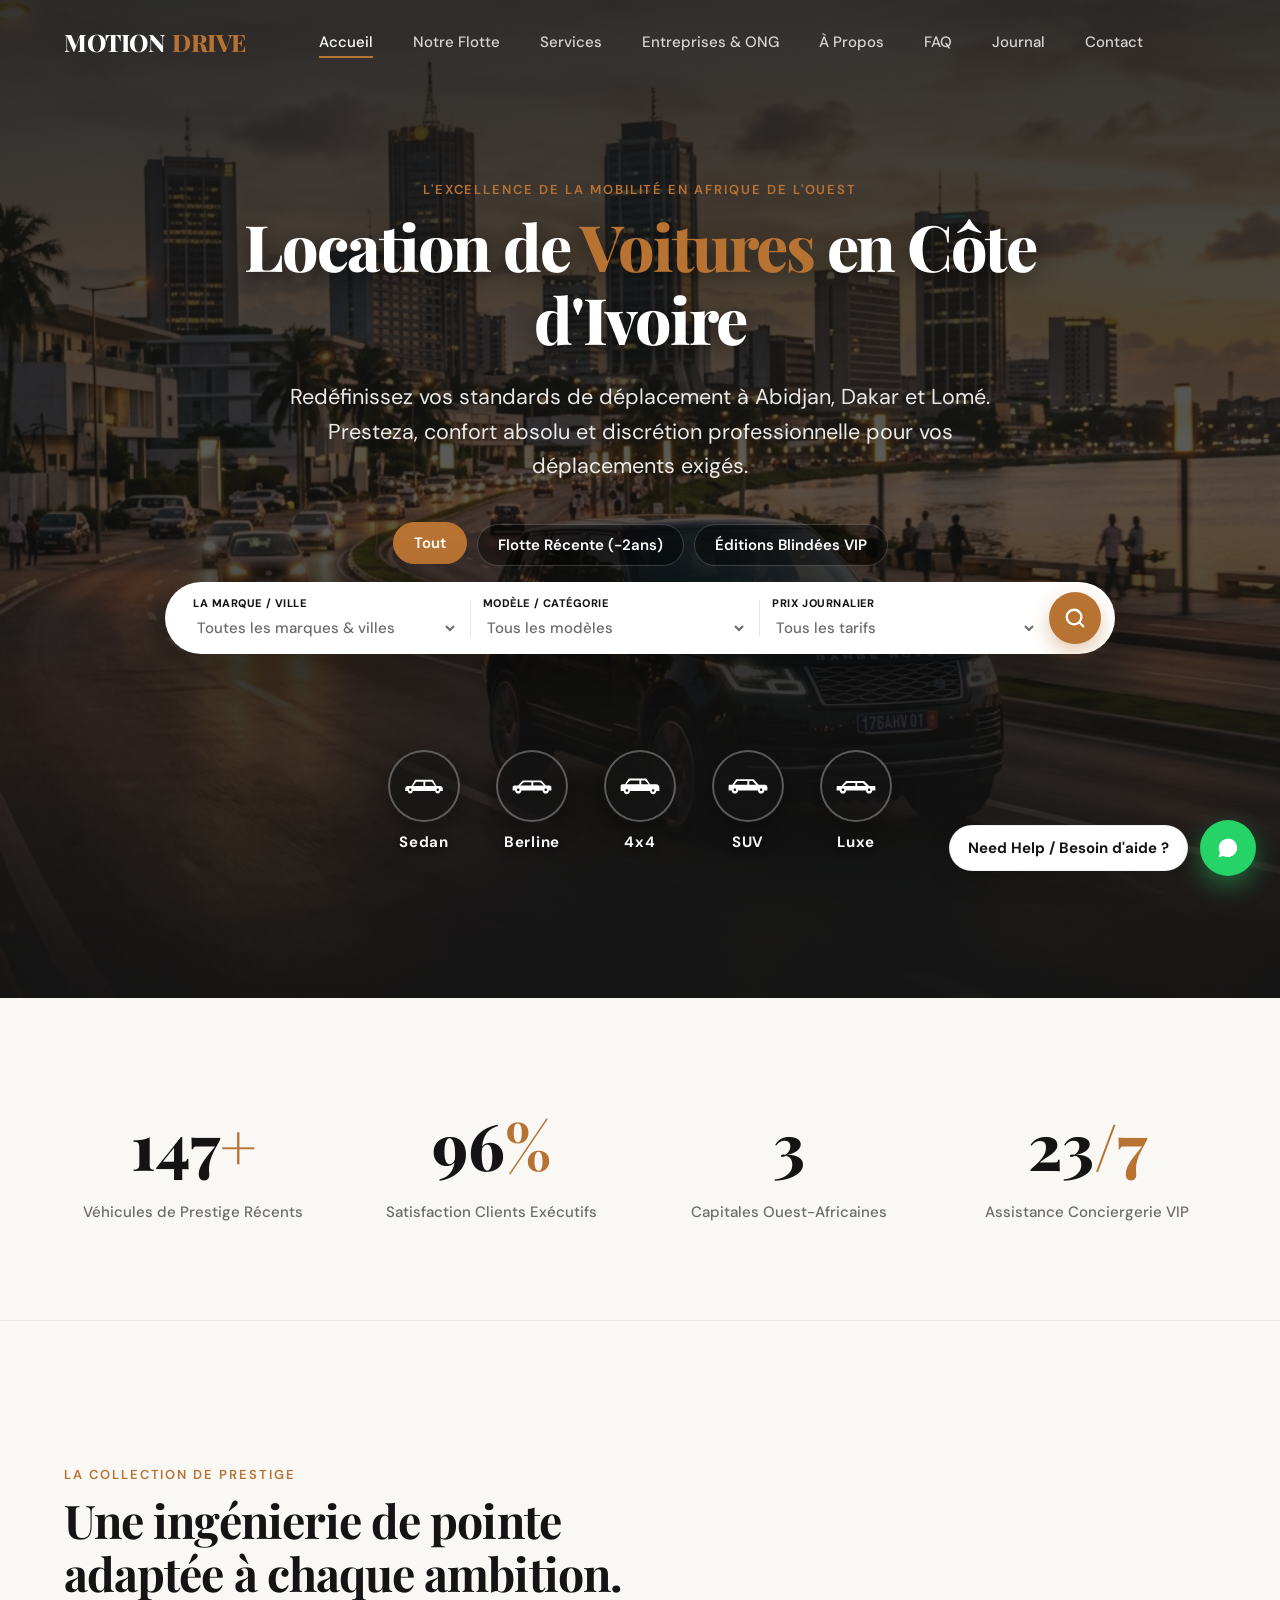
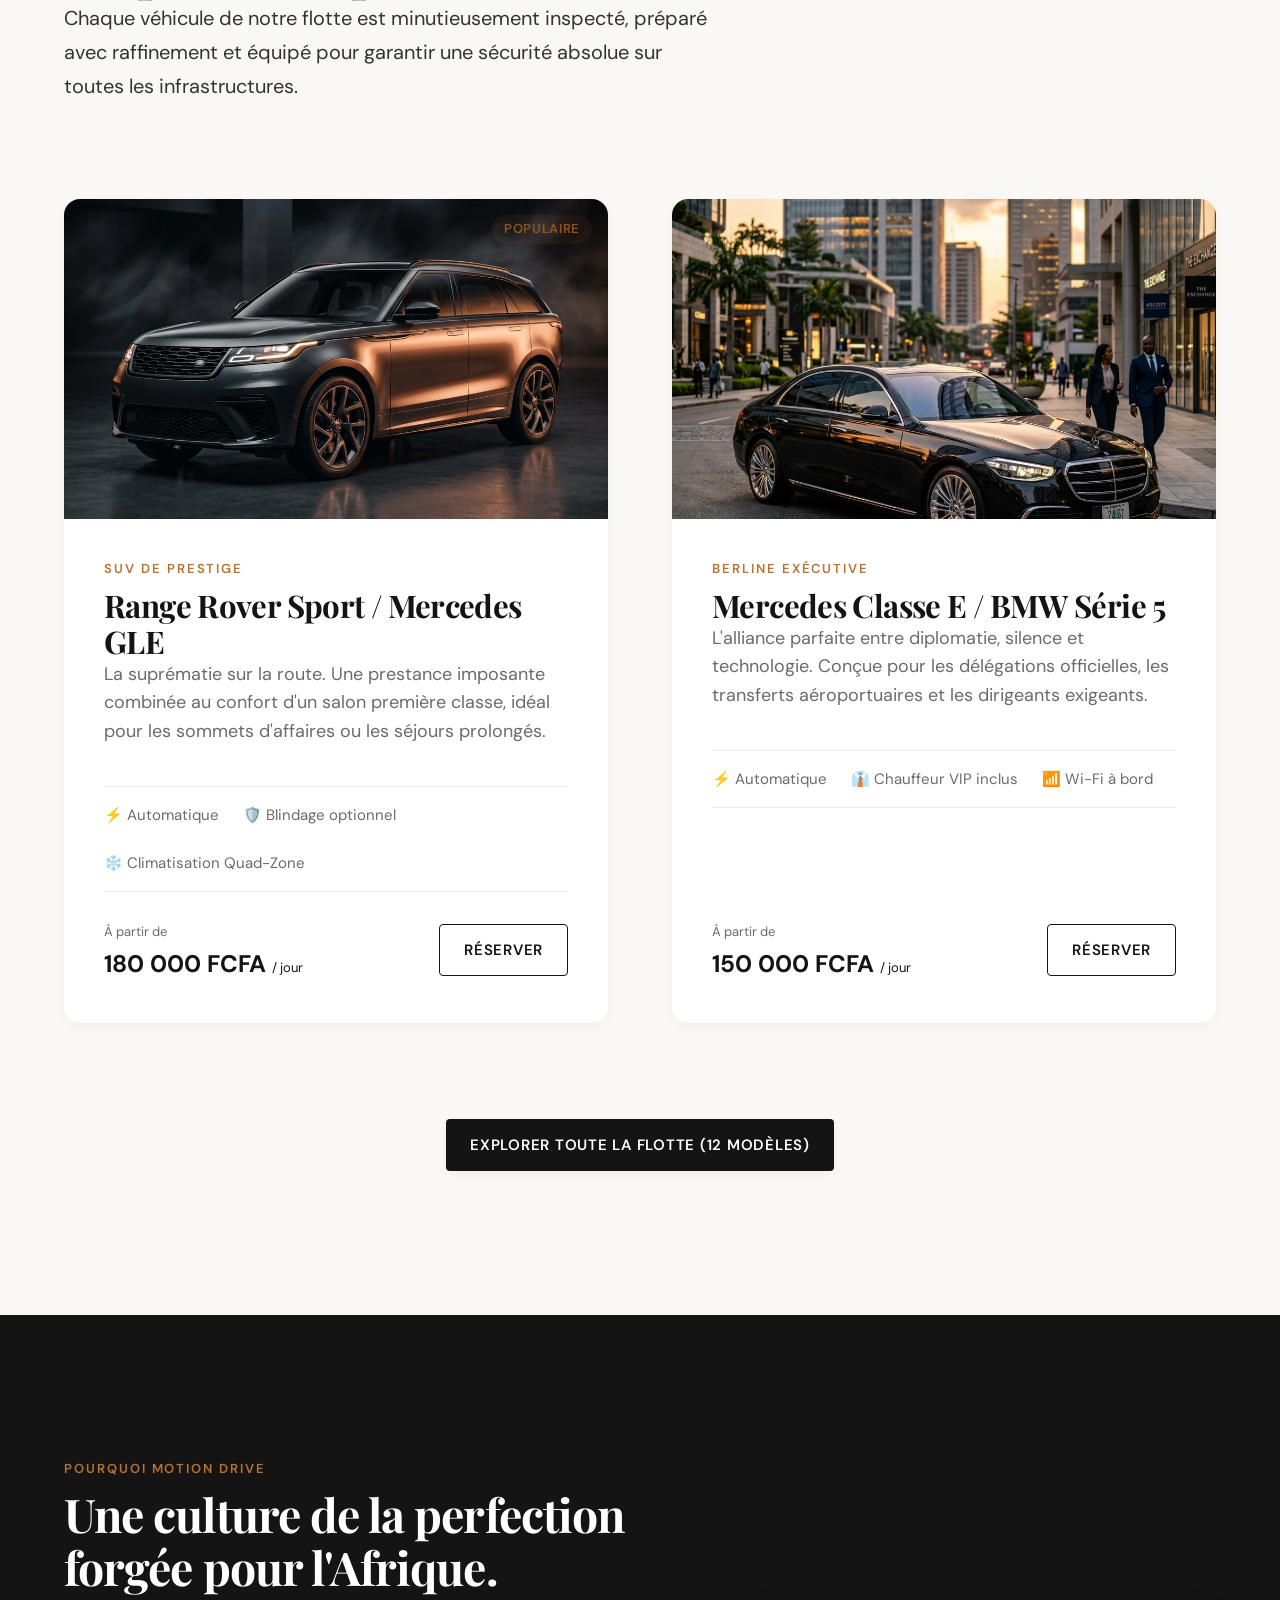
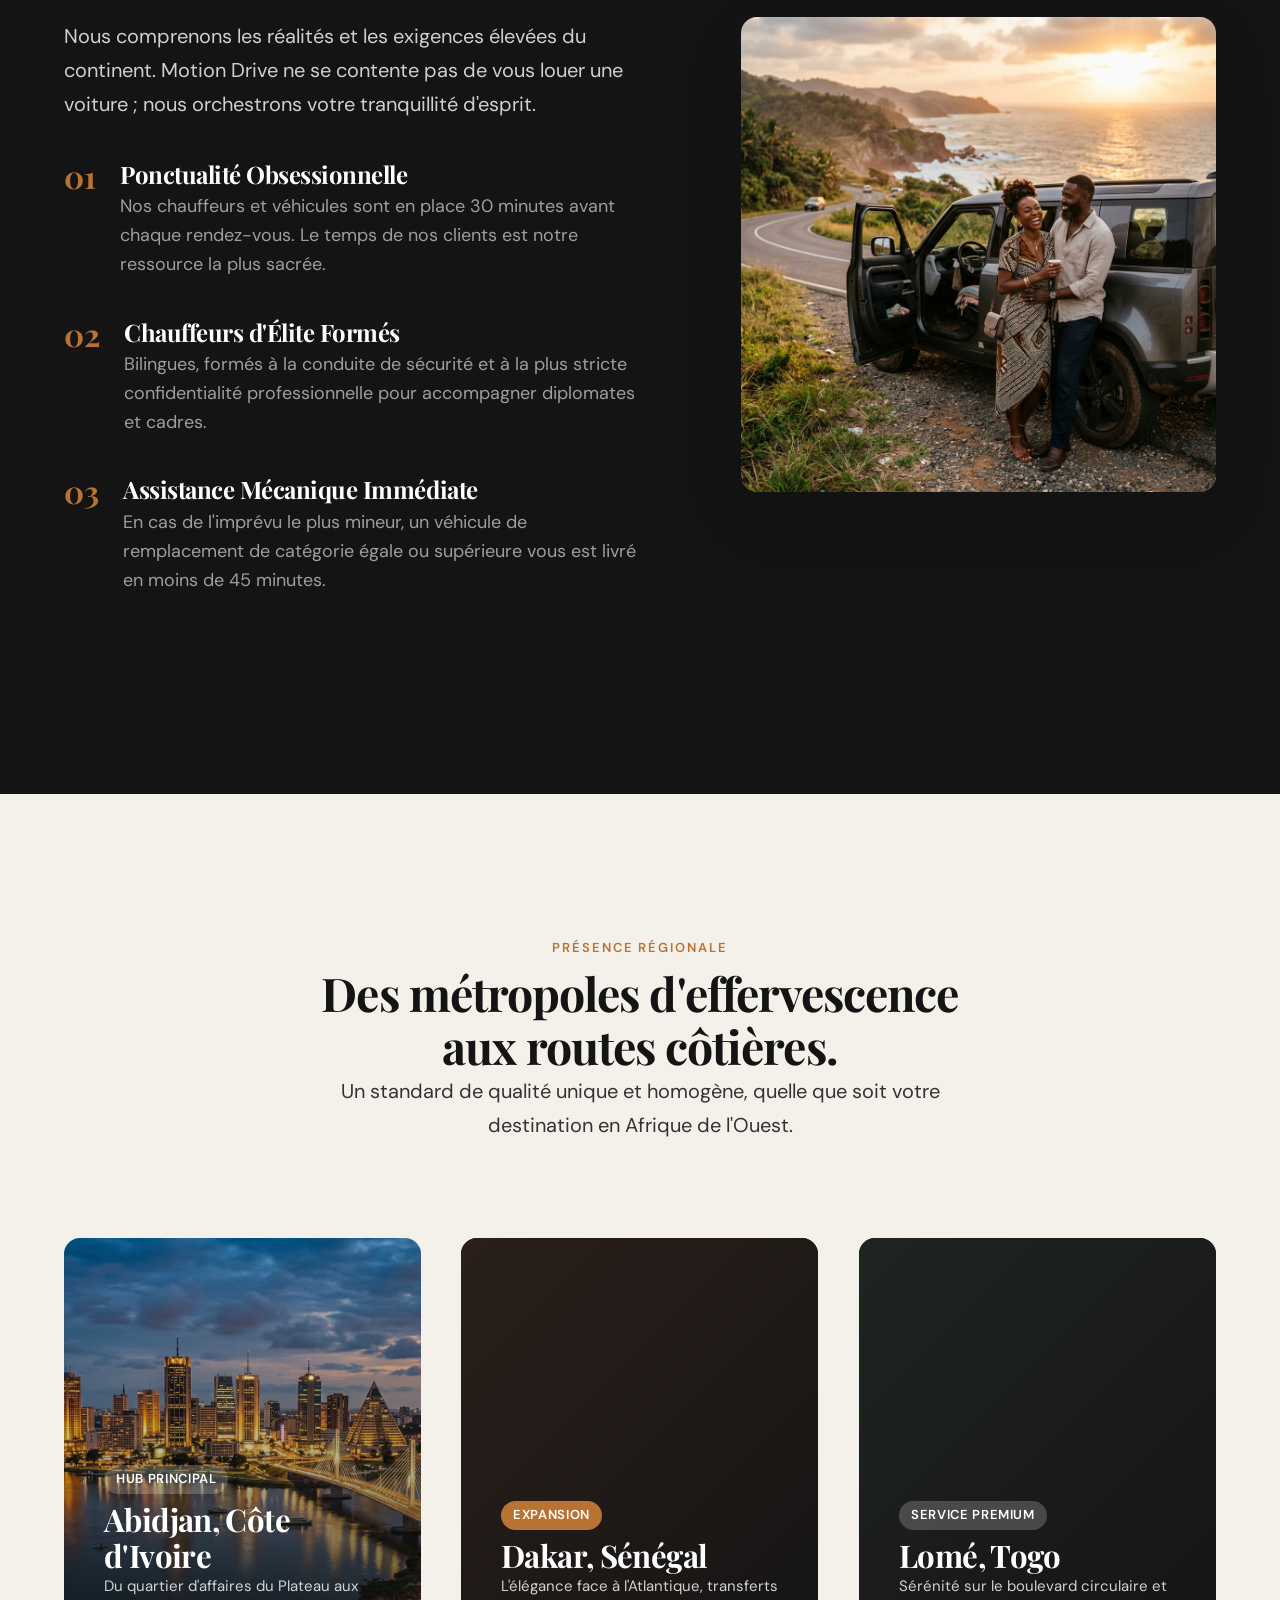
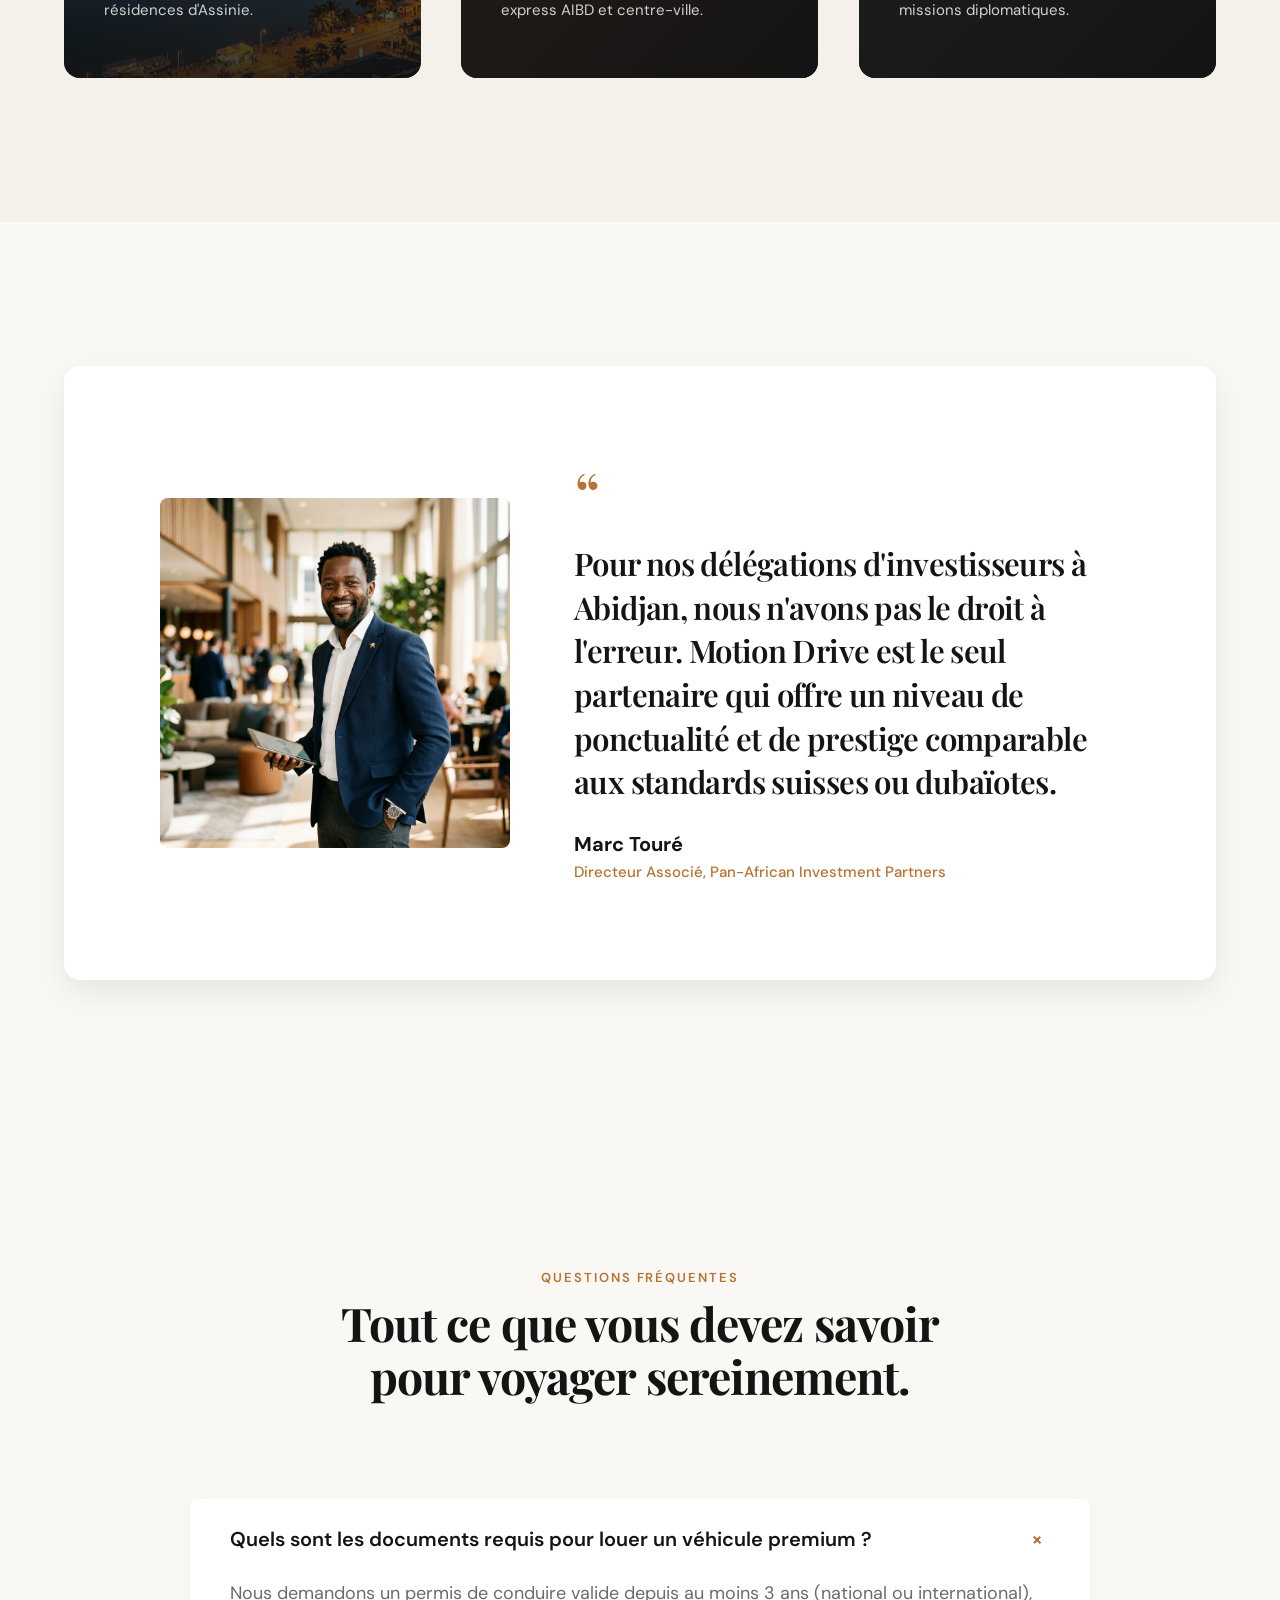
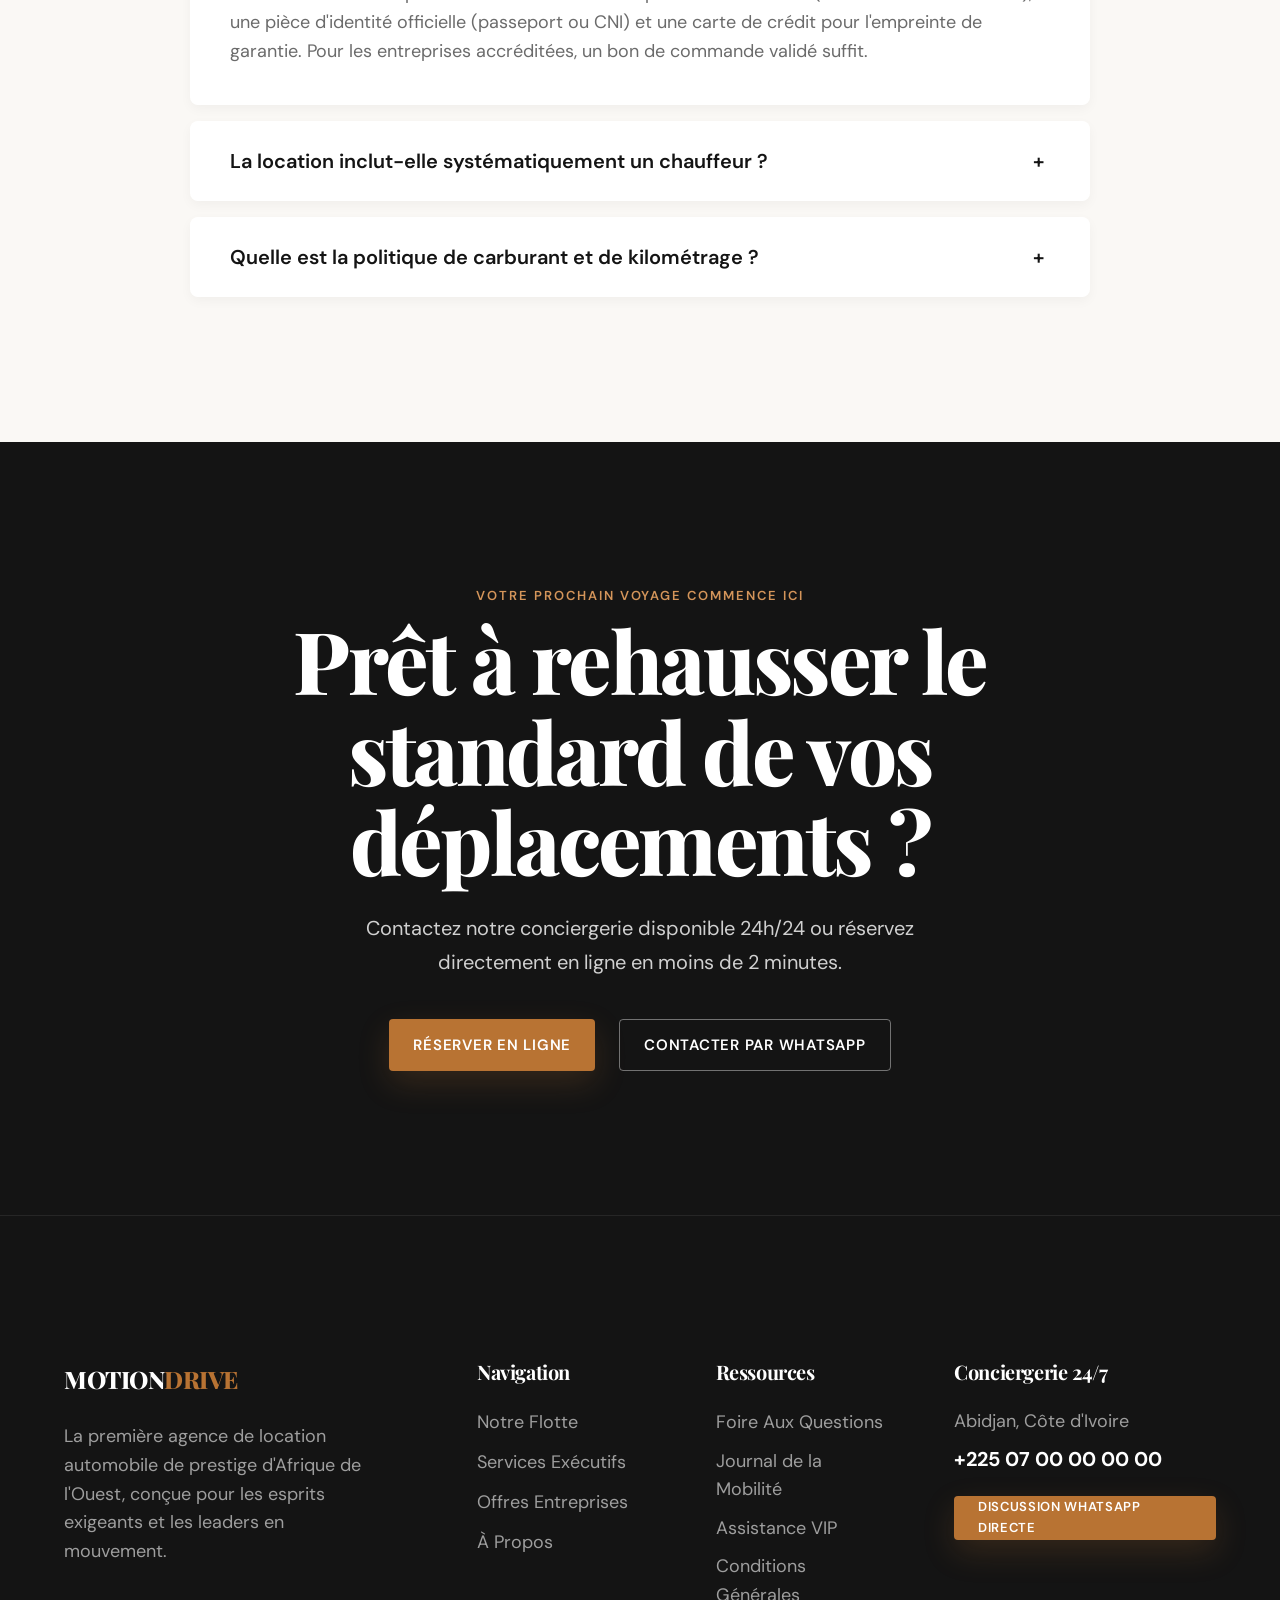
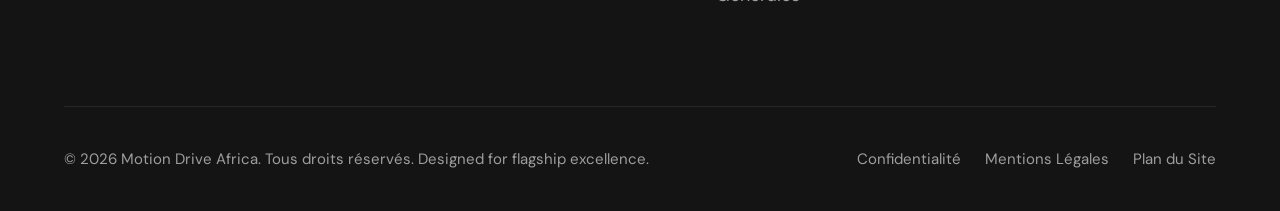
==== commit e8de913b: "feat: redesign Hero layout with centered accent title, rounded pill search bar, circular car categor" ====
--- a/index.html
+++ b/index.html
@@ -94,70 +94,127 @@
     <main role="main">
 
         <!-- HERO SECTION -->
-        <section class="hero" aria-labelledby="hero-heading">
+        <section class="hero hero-centered" aria-labelledby="hero-heading">
             <div class="hero-bg">
                 <img src="./assets/images/hero_background.png" alt="SUV de prestige roulant de nuit à Abidjan" fetchpriority="high">
             </div>
             <div class="hero-overlay"></div>
             
             <div class="container">
-                <div class="hero-content reveal">
-                    <span class="text-caption">L'excellence de la mobilité en Afrique</span>
-                    <h1 id="hero-heading" class="text-display hero-title">L'Élégance du Mouvement. Sans Compromis.</h1>
-                    <p class="hero-subtitle">Redéfinissez vos standards de voyage en Côte d'Ivoire, au Togo et au Sénégal. Presteza, confort absolu et discrétion professionnelle pour vos déplacements exigeants.</p>
-                    <div class="hero-actions">
-                        <a href="#search-section" class="btn btn-copper">Rechercher un véhicule</a>
-                        <a href="services.html" class="btn btn-outline-white">Découvrir nos services</a>
-                    </div>
-                </div>
-
-                <!-- INTEGRATED SEARCH ENGINE -->
-                <div id="search-section" class="search-module reveal reveal-delay-2" role="search">
-                    <form class="search-form">
-                        <div class="form-group">
-                            <label for="pickup-loc">Départ</label>
-                            <select id="pickup-loc" class="form-control" aria-label="Ville de départ">
-                                <option value="Abidjan - Aéroport FHB">Abidjan — Aéroport FHB</option>
-                                <option value="Abidjan - Plateau / Cocody">Abidjan — Plateau / Cocody</option>
-                                <option value="Lomé - Aéroport Gnassingbé Eyadéma">Lomé — Aéroport G. Eyadéma</option>
-                                <option value="Dakar - Aéroport Blaise Diagne">Dakar — Aéroport Blaise Diagne</option>
+                <div class="hero-content-centered reveal">
+                    <span class="text-caption">L'excellence de la mobilité en Afrique de l'Ouest</span>
+                    <h1 id="hero-heading" class="text-display hero-title-centered">Location de <span class="text-copper">Voitures</span> en Côte d'Ivoire</h1>
+                    <p class="hero-subtitle-centered">Redéfinissez vos standards de déplacement à Abidjan, Dakar et Lomé. Presteza, confort absolu et discrétion professionnelle pour vos déplacements exigés.</p>
+                </div>
+
+                <!-- TABS ABOVE SEARCH BAR -->
+                <div class="hero-filter-tabs reveal reveal-delay-1">
+                    <button class="hero-filter-tab active">Tout</button>
+                    <button class="hero-filter-tab">Flotte Récente (-2ans)</button>
+                    <button class="hero-filter-tab">Éditions Blindées VIP</button>
+                </div>
+
+                <!-- INTEGRATED PILL SEARCH ENGINE -->
+                <div id="search-section" class="search-module-pill reveal reveal-delay-2" role="search">
+                    <form class="search-form-pill" action="flotte.html" method="GET">
+                        <div class="pill-group">
+                            <label for="pickup-loc">La Marque / Ville</label>
+                            <select id="pickup-loc" name="location" class="pill-control" aria-label="Ville ou Marque">
+                                <option value="all">Toutes les marques & villes</option>
+                                <option value="abidjan">Abidjan — Côte d'Ivoire</option>
+                                <option value="dakar">Dakar — Sénégal</option>
+                                <option value="lome">Lomé — Togo</option>
+                                <option value="rangerover">Range Rover / Land Rover</option>
+                                <option value="mercedes">Mercedes-Benz</option>
                             </select>
                         </div>
 
-                        <div class="form-group">
-                            <label for="return-loc">Retour</label>
-                            <select id="return-loc" class="form-control" aria-label="Ville de retour">
-                                <option value="Identique">Identique au lieu de départ</option>
-                                <option value="Abidjan - Aéroport FHB">Abidjan — Aéroport FHB</option>
-                                <option value="Lomé - Centre Ville">Lomé — Centre Ville</option>
-                                <option value="Dakar - Almadies">Dakar — Almadies</option>
+                        <div class="pill-divider"></div>
+
+                        <div class="pill-group">
+                            <label for="vehicle-model">Modèle / Catégorie</label>
+                            <select id="vehicle-model" name="category" class="pill-control" aria-label="Modèle">
+                                <option value="all">Tous les modèles</option>
+                                <option value="sedan">Berline Exécutive</option>
+                                <option value="suv">SUV 4x4 Prestige</option>
+                                <option value="luxe">Limousine & Luxe</option>
                             </select>
                         </div>
 
-                        <div class="form-group">
-                            <label for="pickup-date">Date de départ</label>
-                            <input type="date" id="pickup-date" class="form-control" aria-label="Date de prise en charge">
-                        </div>
-
-                        <div class="form-group">
-                            <label for="return-date">Date de retour</label>
-                            <input type="date" id="return-date" class="form-control" aria-label="Date de restitution">
-                        </div>
-
-                        <div class="form-group">
-                            <label for="vehicle-category">Catégorie</label>
-                            <select id="vehicle-category" class="form-control" aria-label="Catégorie de véhicule">
-                                <option value="all">Toutes les catégories</option>
-                                <option value="suv">SUV de Prestige 4x4</option>
-                                <option value="sedan">Berlines Exécutives</option>
-                                <option value="van">Vans VIP & Cortèges</option>
+                        <div class="pill-divider"></div>
+
+                        <div class="pill-group">
+                            <label for="daily-price">Prix Journalier</label>
+                            <select id="daily-price" name="price" class="pill-control" aria-label="Prix Journalier">
+                                <option value="all">Tous les tarifs</option>
+                                <option value="150">150 000 - 250 000 FCFA/j</option>
+                                <option value="250">250 000 - 450 000 FCFA/j</option>
+                                <option value="vip">450 000+ FCFA/j (Blindé/VIP)</option>
                             </select>
                         </div>
 
-                        <div class="form-group" style="justify-content: flex-end;">
-                            <button type="submit" class="btn btn-primary" style="width: 100%;">Trouver</button>
+                        <div class="pill-action">
+                            <button type="submit" class="btn-pill-search" aria-label="Lancer la recherche">
+                                <svg width="22" height="22" viewBox="0 0 24 24" fill="none" stroke="currentColor" stroke-width="2.5" stroke-linecap="round" stroke-linejoin="round">
+                                    <circle cx="11" cy="11" r="8"></circle>
+                                    <line x1="21" y1="21" x2="16.65" y2="16.65"></line>
+                                </svg>
+                            </button>
                         </div>
                     </form>
+                </div>
+
+                <!-- CIRCULAR VEHICLE CATEGORY ICONS BELOW SEARCH BAR -->
+                <div class="hero-categories reveal reveal-delay-3">
+                    <a href="flotte.html?category=sedan" class="category-icon-item">
+                        <div class="category-icon-circle">
+                            <!-- Sedan Silhouette SVG -->
+                            <svg viewBox="0 0 64 32" fill="currentColor">
+                                <path d="M58 16H52L46 6H18L12 16H6C3.8 16 2 17.8 2 20V24H6C6 26.2 7.8 28 10 28C12.2 28 14 26.2 14 24H50C50 26.2 51.8 28 54 28C56.2 28 58 26.2 58 24H62V20C62 17.8 60.2 16 58 16ZM19.5 9H31V16H14.5L19.5 9ZM34 9H44.5L49.5 16H34V9ZM10 24C8.9 24 8 23.1 8 22C8 20.9 8.9 20 10 20C11.1 20 12 20.9 12 22C12 23.1 11.1 24 10 24ZM54 24C52.9 24 52 23.1 52 22C52 20.9 52.9 20 54 20C55.1 20 56 20.9 56 22C56 23.1 55.1 24 54 24Z"/>
+                            </svg>
+                        </div>
+                        <span>Sedan</span>
+                    </a>
+
+                    <a href="flotte.html?category=sedan" class="category-icon-item">
+                        <div class="category-icon-circle">
+                            <!-- Berline Silhouette SVG -->
+                            <svg viewBox="0 0 64 32" fill="currentColor">
+                                <path d="M60 15H54L47 7H17L10 15H4C2.3 15 1 16.3 1 18V23H5C5 25.8 7.2 28 10 28C12.8 28 15 25.8 15 23H49C49 25.8 51.2 28 54 28C56.8 28 59 25.8 59 23H63V18C63 16.3 61.7 15 60 15ZM19 10H31V15H13L19 10ZM34 10H45L51 15H34V10ZM10 24C8.9 24 8 23.1 8 22C8 20.9 8.9 20 10 20C11.1 20 12 20.9 12 22C12 23.1 11.1 24 10 24ZM54 24C52.9 24 52 23.1 52 22C52 20.9 52.9 20 54 20C55.1 20 56 20.9 56 22C56 23.1 55.1 24 54 24Z"/>
+                            </svg>
+                        </div>
+                        <span>Berline</span>
+                    </a>
+
+                    <a href="flotte.html?category=suv" class="category-icon-item">
+                        <div class="category-icon-circle">
+                            <!-- 4x4 Silhouette SVG -->
+                            <svg viewBox="0 0 64 32" fill="currentColor">
+                                <path d="M58 13H48L42 4H14L8 13H4C2.3 13 1 14.3 1 16V24H6C6 26.8 8.2 29 11 29C13.8 29 16 26.8 16 24H48C48 26.8 50.2 29 53 29C55.8 29 58 26.8 58 24H63V18C63 15.2 60.8 13 58 13ZM16 7H31V13H10L16 7ZM34 7H40L46 13H34V7ZM11 25C9.9 25 9 24.1 9 23C9 21.9 9.9 21 11 21C12.1 21 13 21.9 13 23C13 24.1 12.1 25 11 25ZM53 25C51.9 25 51 24.1 51 23C51 21.9 51.9 21 53 21C54.1 21 55 21.9 55 23C55 24.1 54.1 25 53 25Z"/>
+                            </svg>
+                        </div>
+                        <span>4x4</span>
+                    </a>
+
+                    <a href="flotte.html?category=suv" class="category-icon-item">
+                        <div class="category-icon-circle">
+                            <!-- SUV Silhouette SVG -->
+                            <svg viewBox="0 0 64 32" fill="currentColor">
+                                <path d="M59 14H49L41 5H13L7 14H3C1.9 14 1 14.9 1 16V23H6C6 25.8 8.2 28 11 28C13.8 28 16 25.8 16 23H48C48 25.8 50.2 28 53 28C55.8 28 58 25.8 58 23H63V18C63 15.8 61.2 14 59 14ZM15 8H31V14H10L15 8ZM34 8H39L45 14H34V8ZM11 24C9.9 24 9 23.1 9 22C9 20.9 9.9 20 11 20C12.1 20 13 20.9 13 22C13 23.1 12.1 24 11 24ZM53 24C51.9 24 51 23.1 51 22C51 20.9 51.9 20 53 20C54.1 20 55 20.9 55 22C55 23.1 54.1 24 53 24Z"/>
+                            </svg>
+                        </div>
+                        <span>SUV</span>
+                    </a>
+
+                    <a href="flotte.html?category=luxe" class="category-icon-item">
+                        <div class="category-icon-circle">
+                            <!-- Luxe Silhouette SVG -->
+                            <svg viewBox="0 0 64 32" fill="currentColor">
+                                <path d="M61 16H53L45 8H16L9 16H3C1.9 16 1 16.9 1 18V23H6C6 25.8 8.2 28 11 28C13.8 28 16 25.8 16 23H48C48 25.8 50.2 28 53 28C55.8 28 58 25.8 58 23H63V18C63 16.9 62.1 16 61 16ZM18 11H31V16H12L18 11ZM34 11H43L48 16H34V11ZM11 24C9.9 24 9 23.1 9 22C9 20.9 9.9 20 11 20C12.1 20 13 20.9 13 22C13 23.1 12.1 24 11 24ZM53 24C51.9 24 51 23.1 51 22C51 20.9 51.9 20 53 20C54.1 20 55 20.9 55 22C55 23.1 54.1 24 53 24Z"/>
+                            </svg>
+                        </div>
+                        <span>Luxe</span>
+                    </a>
                 </div>
             </div>
         </section>
@@ -462,6 +519,16 @@
         <a href="flotte.html" class="btn btn-copper" style="min-height: 44px; padding: 0 20px;">Réserver</a>
     </div>
 
+    <!-- FLOATING WHATSAPP ASSISTANCE WIDGET -->
+    <div class="floating-help-widget">
+        <div class="floating-help-text">Need Help / Besoin d'aide ?</div>
+        <a href="https://wa.me/2250700000000" target="_blank" class="floating-whatsapp-btn" aria-label="Assistance WhatsApp 24/7">
+            <svg width="28" height="28" viewBox="0 0 24 24" fill="currentColor">
+                <path d="M12.031 6.172c-3.181 0-5.767 2.586-5.768 5.766-.001 1.298.38 2.27 1.019 3.287l-.582 2.128 2.182-.573c.978.58 1.911.928 3.145.929 3.178 0 5.767-2.587 5.768-5.766.001-3.187-2.575-5.77-5.764-5.771zm3.392 8.244c-.144.405-.837.774-1.17.824-.299.045-.677.063-1.092-.069-.252-.08-.575-.187-.988-.365-1.739-.751-2.874-2.502-2.961-2.617-.087-.116-.708-.94-.708-1.793s.448-1.273.607-1.446c.159-.173.346-.217.462-.217l.332.006c.106.005.249-.04.39.298.144.347.491 1.2.534 1.287.043.087.072.188.014.304-.058.116-.087.188-.173.289l-.26.304c-.087.086-.177.18-.076.354.101.174.449.741.964 1.201.662.591 1.221.774 1.394.86s.289.058.39-.058c.101-.116.433-.506.549-.68.116-.173.231-.145.39-.087s1.011.477 1.184.564.289.13.332.202c.045.072.045.419-.1.824zm-3.392-10.416c-4.418 0-8 3.582-8 8 0 1.411.368 2.738 1.025 3.896l-1.09 3.989 4.091-1.071c1.118.614 2.399.963 3.766.963 4.417 0 8-3.582 8-8s-3.583-8-8-8z"/>
+            </svg>
+        </a>
+    </div>
+
     <script src="./js/main.js"></script>
     <script src="./js/animations.js"></script>
     <script src="./js/search.js"></script>
--- a/css/home.css
+++ b/css/home.css
@@ -42,94 +42,237 @@
     z-index: 2;
 }
 
-.hero-content {
+.hero-centered {
+    display: flex;
+    flex-direction: column;
+    justify-content: center;
+    align-items: center;
+    text-align: center;
+    padding-top: calc(var(--header-height) + var(--space-2xl));
+    padding-bottom: var(--space-3xl);
+}
+
+.hero-content-centered {
     position: relative;
     z-index: 3;
-    max-width: 800px;
-    margin-bottom: var(--space-2xl);
-}
-
-.hero-title {
+    max-width: 900px;
+    margin: 0 auto var(--space-lg);
+}
+
+.hero-title-centered {
     color: var(--color-white);
     margin-bottom: var(--space-md);
-    text-shadow: 0 4px 24px rgba(0,0,0,0.5);
-}
-
-.hero-subtitle {
-    font-size: var(--text-xl);
+    text-shadow: 0 4px 24px rgba(0,0,0,0.6);
+    font-size: clamp(2.2rem, 5vw, 4.2rem);
+    line-height: 1.15;
+}
+
+.hero-subtitle-centered {
+    font-size: clamp(1.05rem, 2vw, 1.35rem);
     color: rgba(255, 255, 255, 0.9);
-    margin-bottom: var(--space-lg);
+    max-width: 750px;
+    margin: 0 auto;
     font-weight: 400;
-    line-height: 1.5;
-}
-
-.hero-actions {
+    line-height: 1.6;
+}
+
+/* FILTER TABS ABOVE SEARCH PILL */
+.hero-filter-tabs {
+    position: relative;
+    z-index: 4;
     display: flex;
     flex-wrap: wrap;
-    gap: var(--space-md);
-}
-
-/* SEARCH MODULE INTEGRATED IN HERO */
-.search-module {
+    justify-content: center;
+    gap: 10px;
+    margin-bottom: 16px;
+}
+
+.hero-filter-tab {
+    background: rgba(0, 0, 0, 0.4);
+    backdrop-filter: blur(8px);
+    border: 1px solid rgba(255, 255, 255, 0.2);
+    color: var(--color-white);
+    padding: 8px 20px;
+    border-radius: 30px;
+    font-size: var(--text-sm);
+    font-weight: 600;
+    cursor: pointer;
+    transition: var(--transition-fast);
+}
+
+.hero-filter-tab:hover, .hero-filter-tab.active {
+    background: var(--color-copper);
+    border-color: var(--color-copper);
+    color: white;
+    transform: translateY(-2px);
+}
+
+/* ROUNDED PILL SEARCH MODULE */
+.search-module-pill {
     position: relative;
     z-index: 4;
     background-color: var(--color-white);
-    border-radius: var(--radius-lg);
-    padding: var(--space-lg);
-    box-shadow: var(--shadow-lg);
-    margin-top: -60px;
+    border-radius: 60px;
+    padding: 10px 14px 10px 28px;
+    box-shadow: 0 25px 60px rgba(0, 0, 0, 0.4);
+    max-width: 950px;
+    width: 100%;
+    margin: 0 auto var(--space-2xl);
     color: var(--color-graphite);
 }
 
-.search-form {
-    display: grid;
-    grid-template-columns: 1fr;
-    gap: var(--space-md);
-}
-
-@media (min-width: 768px) {
-    .search-form {
-        grid-template-columns: repeat(2, 1fr);
-    }
-}
-
-@media (min-width: 1200px) {
-    .search-form {
-        grid-template-columns: 1.5fr 1.5fr 1fr 1fr 1.2fr auto;
-        align-items: end;
-    }
-}
-
-.form-group {
+.search-form-pill {
+    display: flex;
+    align-items: center;
+    justify-content: space-between;
+    gap: 12px;
+}
+
+.pill-group {
     display: flex;
     flex-direction: column;
-    gap: 6px;
-}
-
-.form-group label {
-    font-size: var(--text-xs);
-    font-weight: 700;
+    text-align: left;
+    flex: 1;
+    min-width: 0;
+}
+
+.pill-group label {
+    font-size: 11px;
+    font-weight: 800;
     text-transform: uppercase;
-    letter-spacing: 0.08em;
-    color: var(--color-stone);
-}
-
-.form-control {
-    width: 100%;
-    min-height: 48px;
-    padding: 10px 14px;
-    background-color: var(--color-warm-white);
-    border: 1px solid rgba(0, 0, 0, 0.08);
-    border-radius: var(--radius-sm);
+    letter-spacing: 0.05em;
+    color: var(--color-graphite);
+    margin-bottom: 2px;
+}
+
+.pill-control {
+    border: none;
+    background: transparent;
     font-size: var(--text-sm);
     font-weight: 500;
-    color: var(--color-graphite);
-    transition: var(--transition-fast);
-}
-
-.form-control:focus {
+    color: var(--color-stone);
+    width: 100%;
+    outline: none;
+    cursor: pointer;
+    padding: 2px 0;
+}
+
+.pill-divider {
+    width: 1px;
+    height: 36px;
+    background-color: rgba(0, 0, 0, 0.1);
+}
+
+.pill-action {
+    flex-shrink: 0;
+}
+
+.btn-pill-search {
+    width: 52px;
+    height: 52px;
+    border-radius: 50%;
+    background-color: var(--color-copper);
+    color: white;
+    border: none;
+    display: flex;
+    align-items: center;
+    justify-content: center;
+    cursor: pointer;
+    transition: var(--transition-smooth);
+    box-shadow: 0 8px 20px rgba(184, 115, 51, 0.4);
+}
+
+.btn-pill-search:hover {
+    background-color: #a06028;
+    transform: scale(1.06);
+}
+
+@media (max-width: 850px) {
+    .search-module-pill {
+        border-radius: 24px;
+        padding: 20px;
+    }
+    .search-form-pill {
+        flex-direction: column;
+        align-items: stretch;
+        gap: 16px;
+    }
+    .pill-divider {
+        width: 100%;
+        height: 1px;
+    }
+    .btn-pill-search {
+        width: 100%;
+        border-radius: 14px;
+        height: 50px;
+        gap: 8px;
+    }
+    .btn-pill-search::after {
+        content: "Rechercher un véhicule";
+        font-weight: 700;
+        font-size: var(--text-base);
+    }
+}
+
+/* CIRCULAR VEHICLE CATEGORY ICONS */
+.hero-categories {
+    position: relative;
+    z-index: 4;
+    display: flex;
+    flex-wrap: wrap;
+    justify-content: center;
+    gap: clamp(16px, 4vw, 36px);
+    margin-top: var(--space-md);
+}
+
+.category-icon-item {
+    display: flex;
+    flex-direction: column;
+    align-items: center;
+    gap: 8px;
+    color: var(--color-white);
+    text-decoration: none;
+    transition: var(--transition-smooth);
+}
+
+.category-icon-circle {
+    width: 72px;
+    height: 72px;
+    border-radius: 50%;
+    background: rgba(20, 20, 20, 0.6);
+    backdrop-filter: blur(10px);
+    border: 2px solid rgba(255, 255, 255, 0.3);
+    display: flex;
+    align-items: center;
+    justify-content: center;
+    padding: 14px;
+    color: white;
+    transition: var(--transition-smooth);
+    box-shadow: 0 10px 25px rgba(0,0,0,0.3);
+}
+
+.category-icon-circle svg {
+    width: 100%;
+    height: auto;
+    transition: transform 0.4s ease;
+}
+
+.category-icon-item:hover .category-icon-circle {
+    background: var(--color-copper);
     border-color: var(--color-copper);
-    background-color: var(--color-white);
+    transform: translateY(-5px);
+    box-shadow: 0 15px 30px rgba(184, 115, 51, 0.5);
+}
+
+.category-icon-item:hover .category-icon-circle svg {
+    transform: scale(1.1);
+}
+
+.category-icon-item span {
+    font-size: var(--text-sm);
+    font-weight: 700;
+    letter-spacing: 0.05em;
+    text-shadow: 0 2px 8px rgba(0,0,0,0.8);
 }
 
 /* TRUST INDICATORS */
@@ -477,3 +620,56 @@
     position: relative;
     overflow: hidden;
 }
+
+/* FLOATING WHATSAPP ASSISTANCE WIDGET */
+.floating-help-widget {
+    position: fixed;
+    bottom: 24px;
+    right: 24px;
+    z-index: 9999;
+    display: flex;
+    align-items: center;
+    gap: 12px;
+    animation: floatBob 3s ease-in-out infinite;
+}
+
+.floating-help-text {
+    background-color: var(--color-white);
+    color: var(--color-graphite);
+    padding: 10px 18px;
+    border-radius: 30px;
+    font-size: var(--text-sm);
+    font-weight: 700;
+    box-shadow: 0 10px 25px rgba(0,0,0,0.15);
+    border: 1px solid rgba(0,0,0,0.05);
+    display: none;
+}
+
+@media (min-width: 600px) {
+    .floating-help-text {
+        display: block;
+    }
+}
+
+.floating-whatsapp-btn {
+    width: 56px;
+    height: 56px;
+    border-radius: 50%;
+    background-color: #25D366;
+    color: white;
+    display: flex;
+    align-items: center;
+    justify-content: center;
+    box-shadow: 0 10px 25px rgba(37, 211, 102, 0.4);
+    transition: var(--transition-smooth);
+}
+
+.floating-whatsapp-btn:hover {
+    transform: scale(1.1) rotate(6deg);
+    background-color: #20b858;
+}
+
+@keyframes floatBob {
+    0%, 100% { transform: translateY(0); }
+    50% { transform: translateY(-6px); }
+}
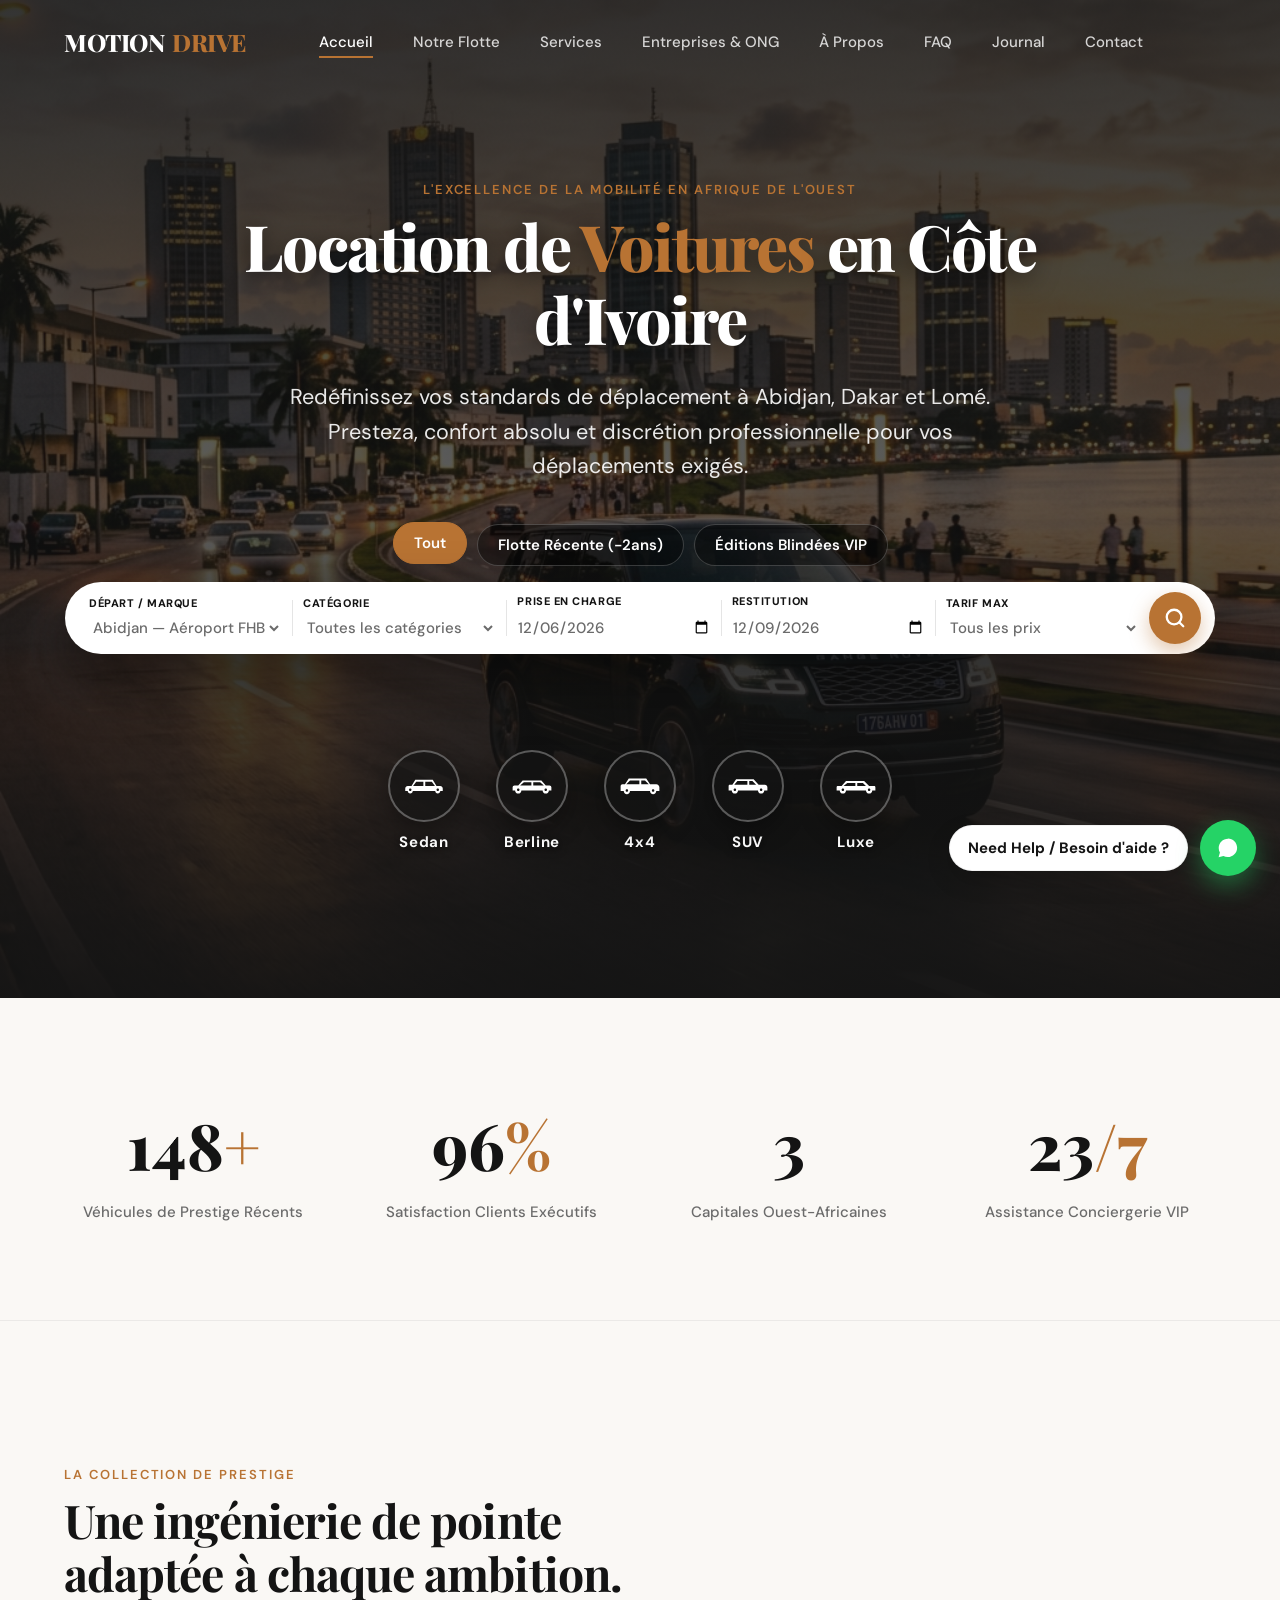
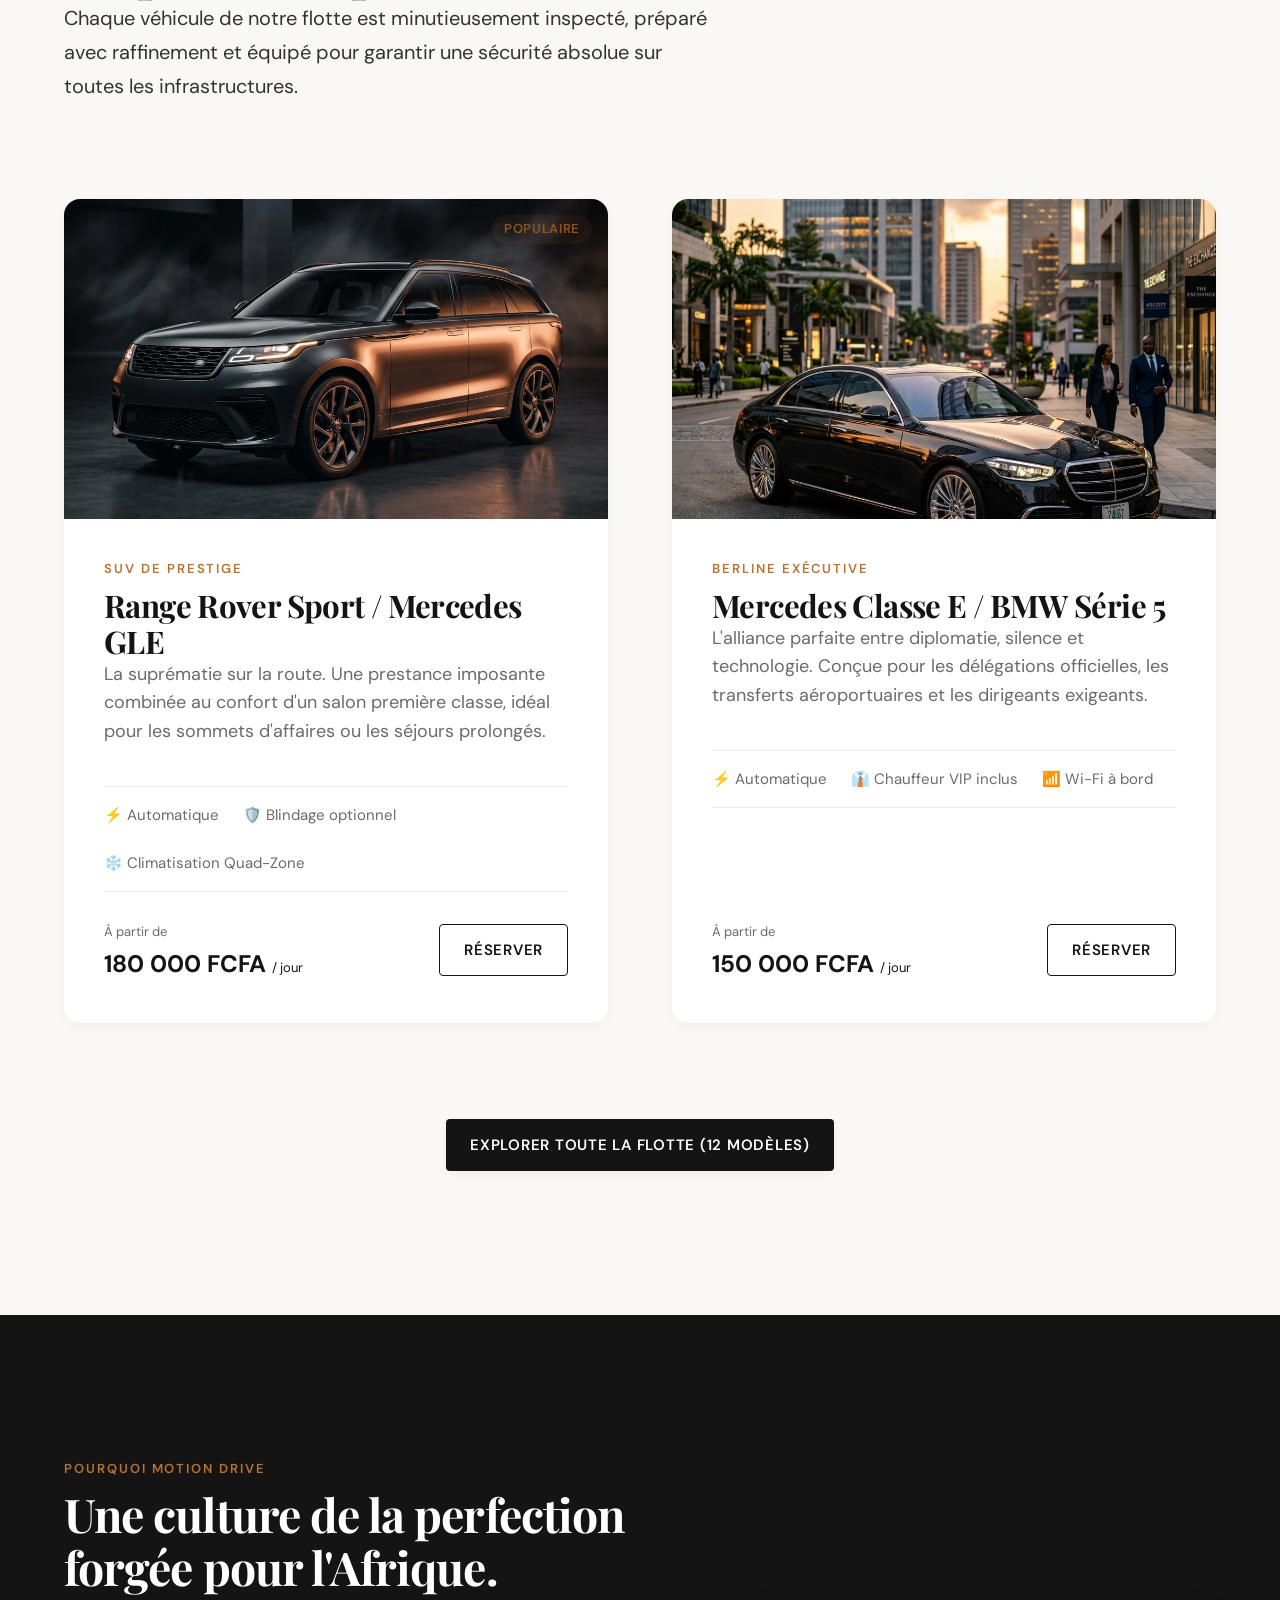
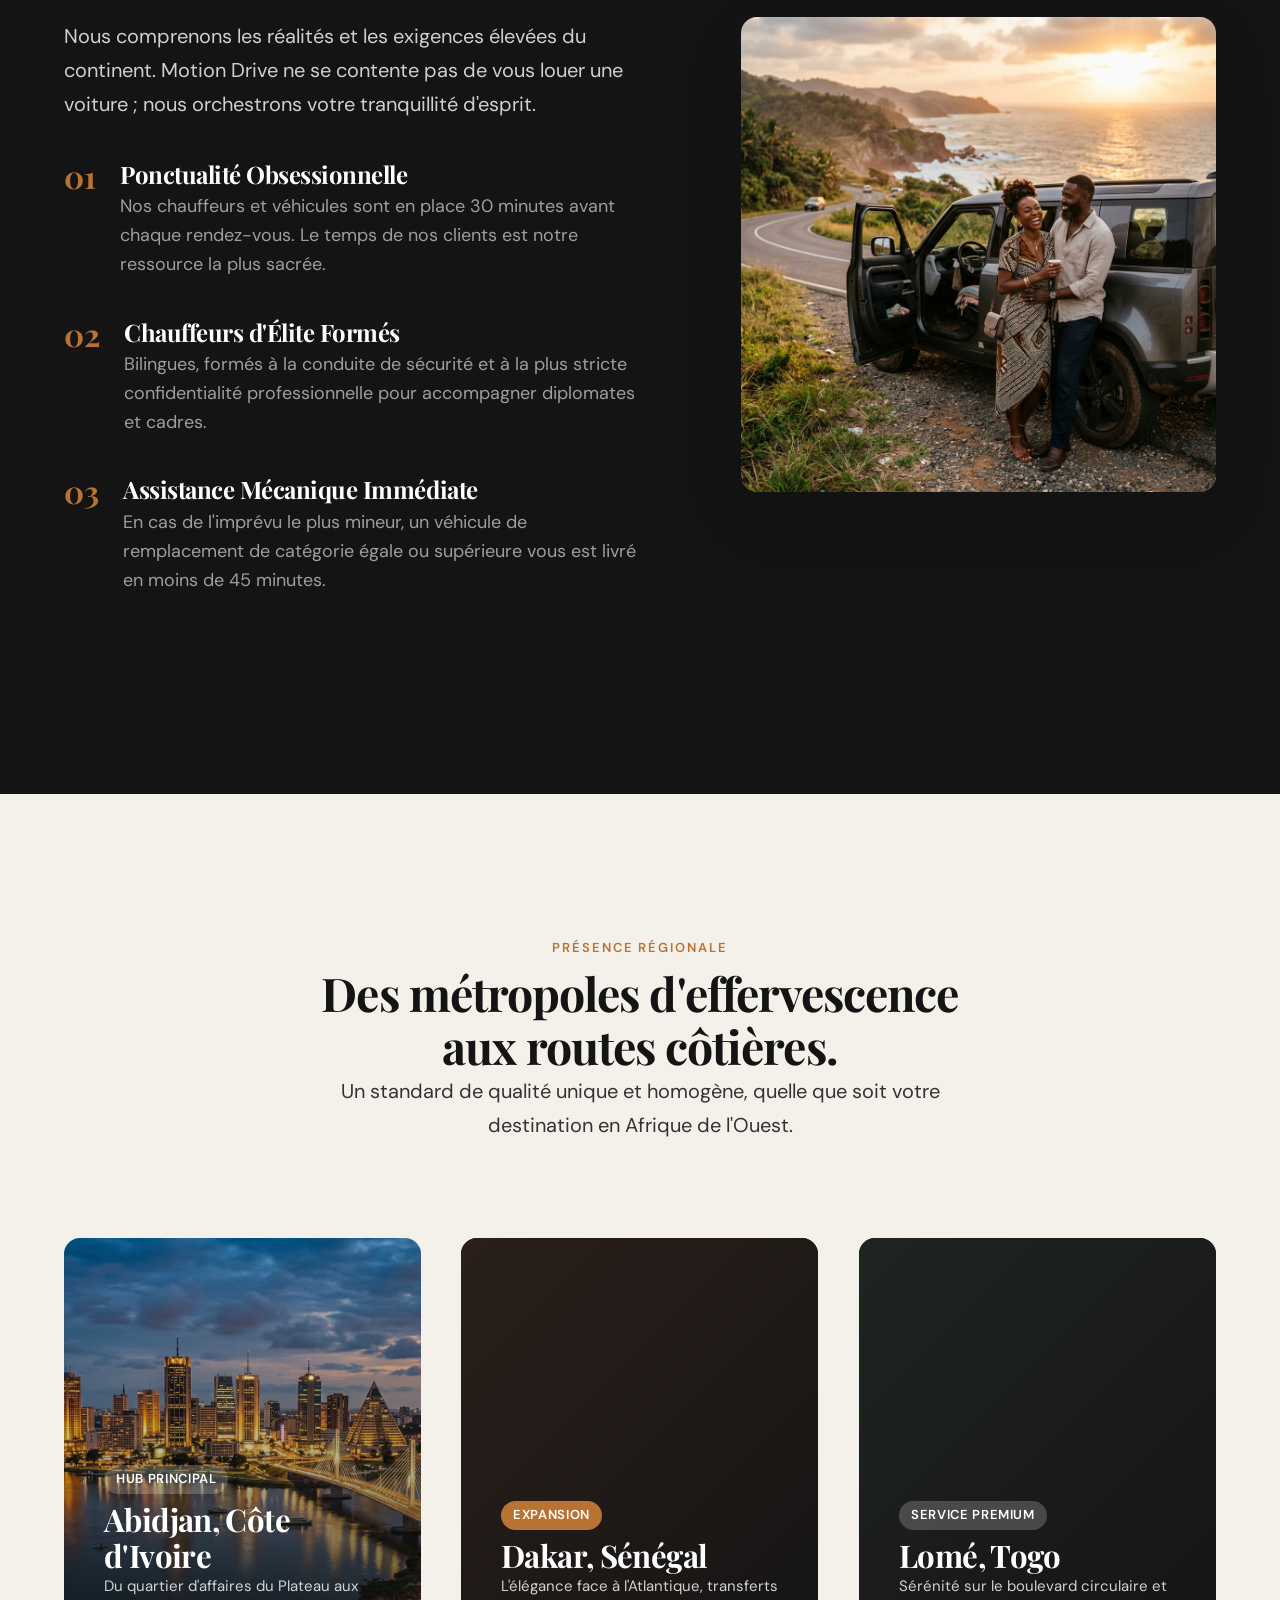
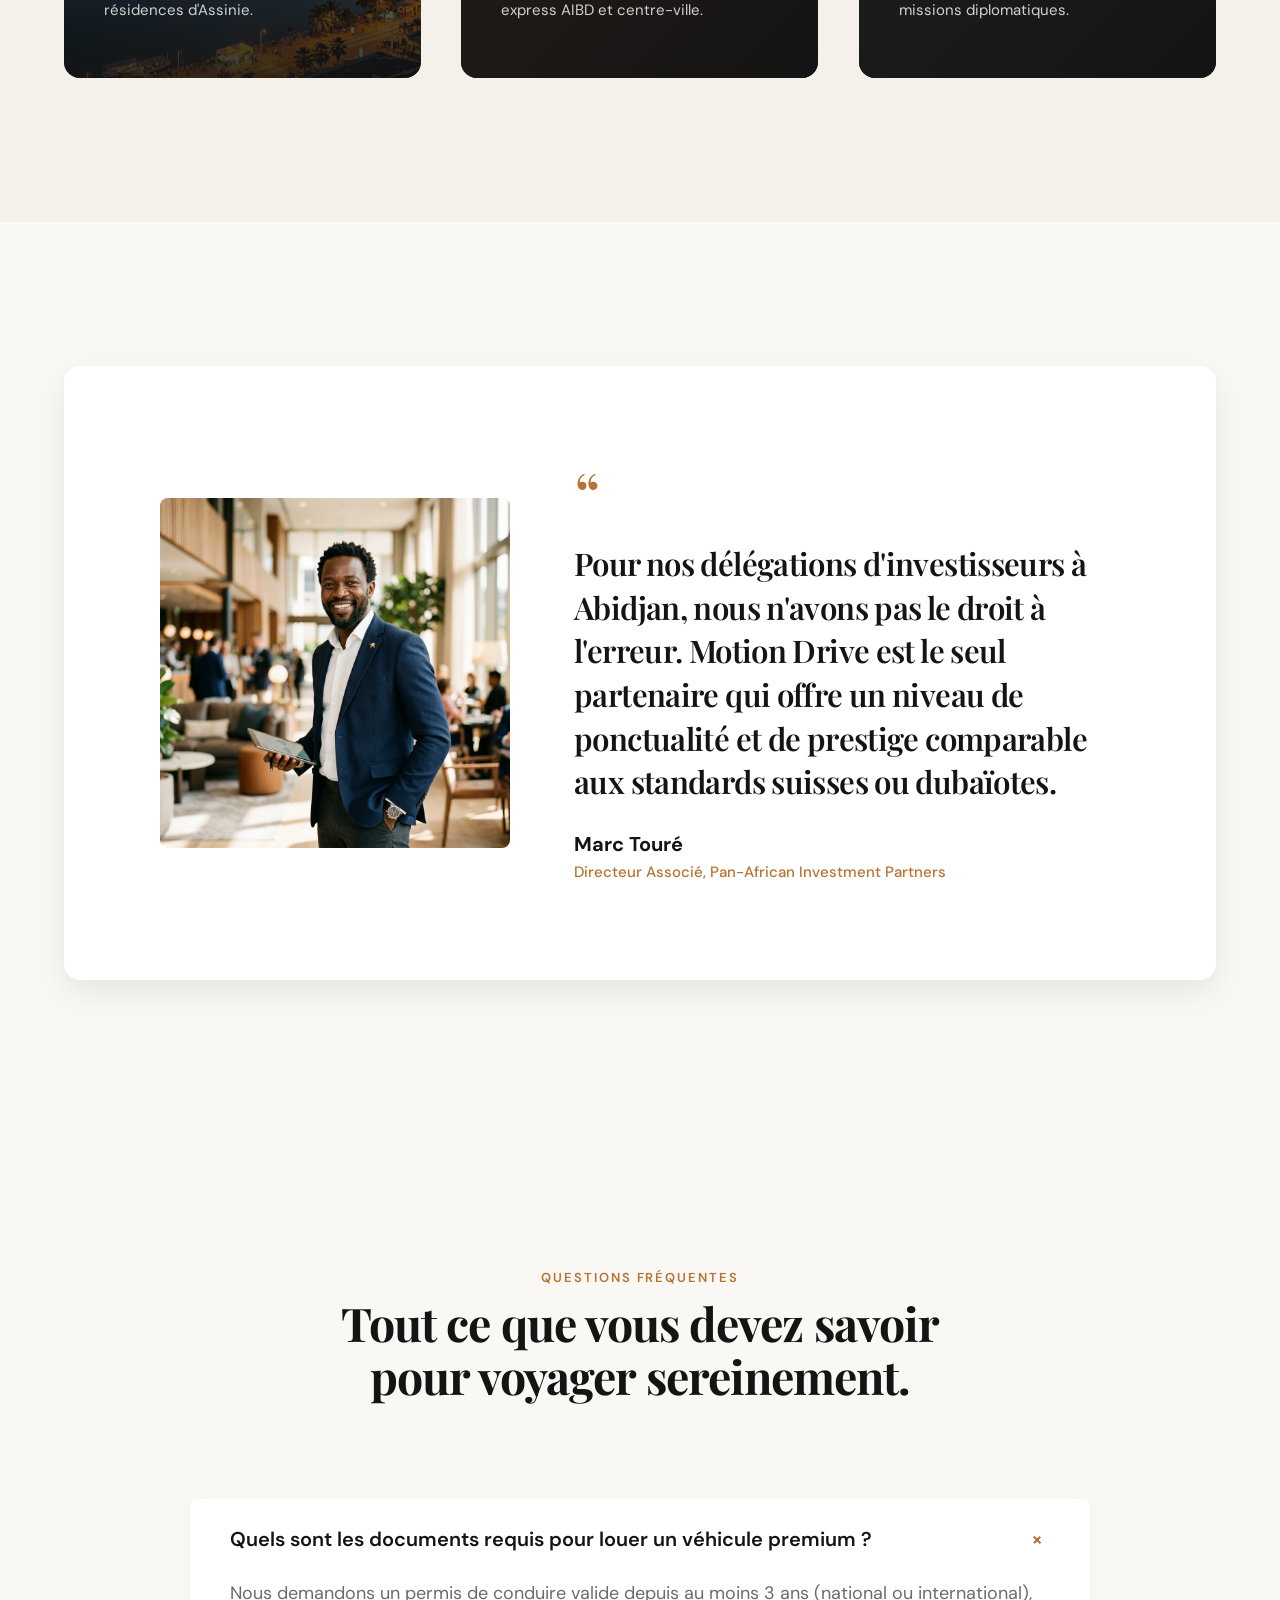
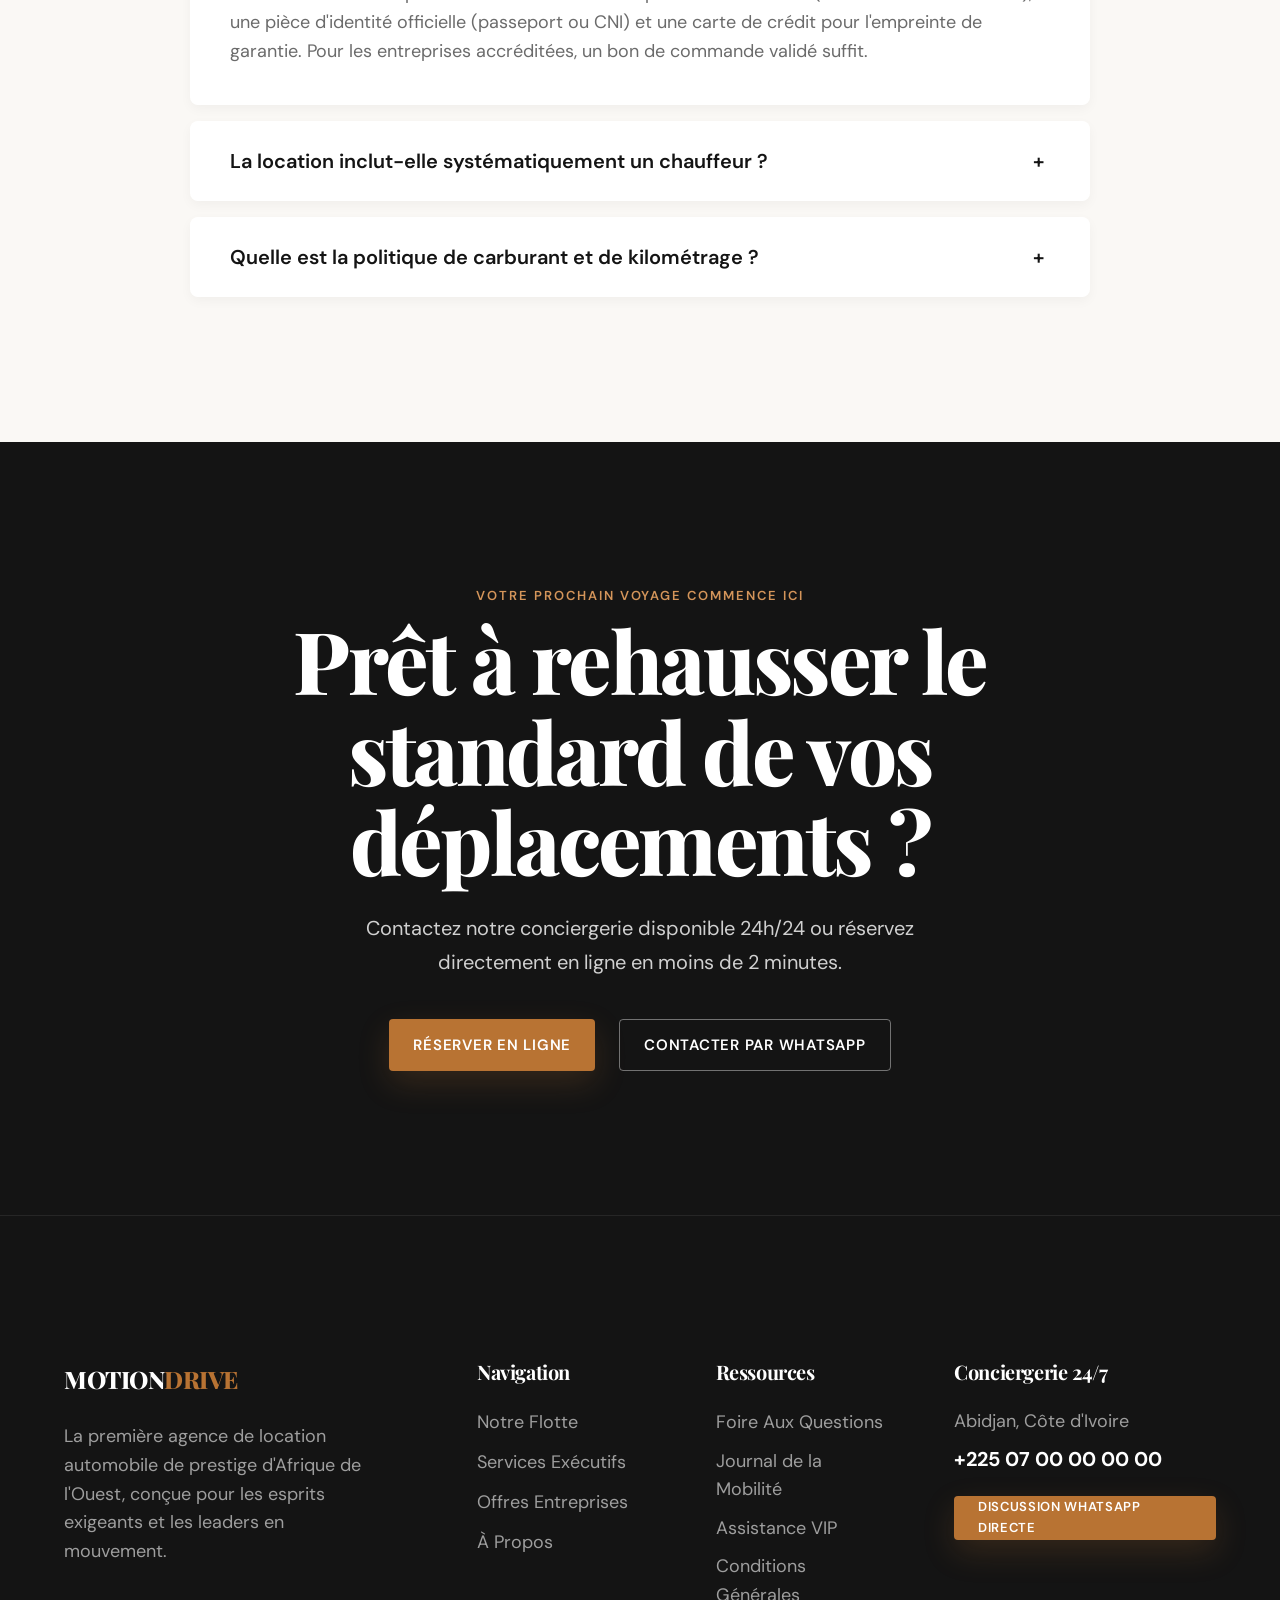
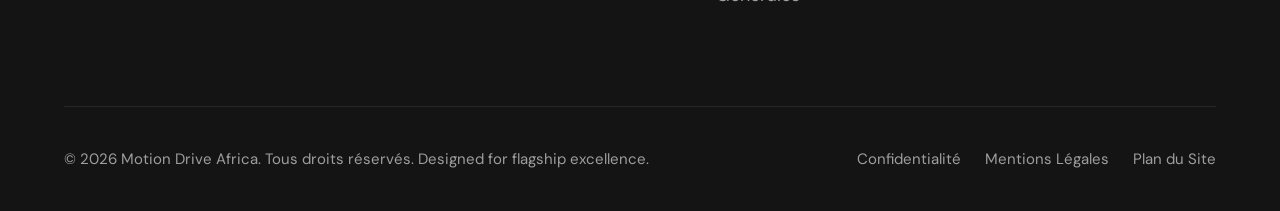
==== commit d2c4f8d4: "feat: reintegrate date fields in hero pill search and add collapsible filter bar with live search on" ====
--- a/index.html
+++ b/index.html
@@ -118,25 +118,23 @@
                 <div id="search-section" class="search-module-pill reveal reveal-delay-2" role="search">
                     <form class="search-form-pill" action="flotte.html" method="GET">
                         <div class="pill-group">
-                            <label for="pickup-loc">La Marque / Ville</label>
-                            <select id="pickup-loc" name="location" class="pill-control" aria-label="Ville ou Marque">
-                                <option value="all">Toutes les marques & villes</option>
-                                <option value="abidjan">Abidjan — Côte d'Ivoire</option>
-                                <option value="dakar">Dakar — Sénégal</option>
-                                <option value="lome">Lomé — Togo</option>
-                                <option value="rangerover">Range Rover / Land Rover</option>
-                                <option value="mercedes">Mercedes-Benz</option>
+                            <label for="pickup-loc">Départ / Marque</label>
+                            <select id="pickup-loc" name="location" class="pill-control" aria-label="Lieu ou Marque">
+                                <option value="all">Abidjan — Aéroport FHB</option>
+                                <option value="plateau">Abidjan — Plateau / Cocody</option>
+                                <option value="dakar">Dakar — Aéroport Blaise Diagne</option>
+                                <option value="lome">Lomé — Centre Ville</option>
                             </select>
                         </div>
 
                         <div class="pill-divider"></div>
 
                         <div class="pill-group">
-                            <label for="vehicle-model">Modèle / Catégorie</label>
-                            <select id="vehicle-model" name="category" class="pill-control" aria-label="Modèle">
-                                <option value="all">Tous les modèles</option>
-                                <option value="sedan">Berline Exécutive</option>
-                                <option value="suv">SUV 4x4 Prestige</option>
+                            <label for="vehicle-model">Catégorie</label>
+                            <select id="vehicle-model" name="category" class="pill-control" aria-label="Catégorie">
+                                <option value="all">Toutes les catégories</option>
+                                <option value="suv">SUV 4x4 de Prestige</option>
+                                <option value="sedan">Berlines Exécutives</option>
                                 <option value="luxe">Limousine & Luxe</option>
                             </select>
                         </div>
@@ -144,12 +142,26 @@
                         <div class="pill-divider"></div>
 
                         <div class="pill-group">
-                            <label for="daily-price">Prix Journalier</label>
-                            <select id="daily-price" name="price" class="pill-control" aria-label="Prix Journalier">
-                                <option value="all">Tous les tarifs</option>
-                                <option value="150">150 000 - 250 000 FCFA/j</option>
-                                <option value="250">250 000 - 450 000 FCFA/j</option>
-                                <option value="vip">450 000+ FCFA/j (Blindé/VIP)</option>
+                            <label for="pickup-date">Prise en charge</label>
+                            <input type="date" id="pickup-date" name="start_date" class="pill-control" aria-label="Date de prise en charge">
+                        </div>
+
+                        <div class="pill-divider"></div>
+
+                        <div class="pill-group">
+                            <label for="return-date">Restitution</label>
+                            <input type="date" id="return-date" name="end_date" class="pill-control" aria-label="Date de restitution">
+                        </div>
+
+                        <div class="pill-divider"></div>
+
+                        <div class="pill-group">
+                            <label for="daily-price">Tarif Max</label>
+                            <select id="daily-price" name="price" class="pill-control" aria-label="Tarif Max">
+                                <option value="all">Tous les prix</option>
+                                <option value="150">≤ 250 000 FCFA/j</option>
+                                <option value="250">≤ 450 000 FCFA/j</option>
+                                <option value="vip">450 000+ FCFA/j</option>
                             </select>
                         </div>
 
--- a/css/home.css
+++ b/css/home.css
@@ -113,9 +113,9 @@
     z-index: 4;
     background-color: var(--color-white);
     border-radius: 60px;
-    padding: 10px 14px 10px 28px;
+    padding: 10px 14px 10px 24px;
     box-shadow: 0 25px 60px rgba(0, 0, 0, 0.4);
-    max-width: 950px;
+    max-width: 1150px;
     width: 100%;
     margin: 0 auto var(--space-2xl);
     color: var(--color-graphite);
@@ -125,7 +125,7 @@
     display: flex;
     align-items: center;
     justify-content: space-between;
-    gap: 12px;
+    gap: 10px;
 }
 
 .pill-group {
@@ -187,7 +187,7 @@
     transform: scale(1.06);
 }
 
-@media (max-width: 850px) {
+@media (max-width: 1024px) {
     .search-module-pill {
         border-radius: 24px;
         padding: 20px;
@@ -195,7 +195,7 @@
     .search-form-pill {
         flex-direction: column;
         align-items: stretch;
-        gap: 16px;
+        gap: 14px;
     }
     .pill-divider {
         width: 100%;
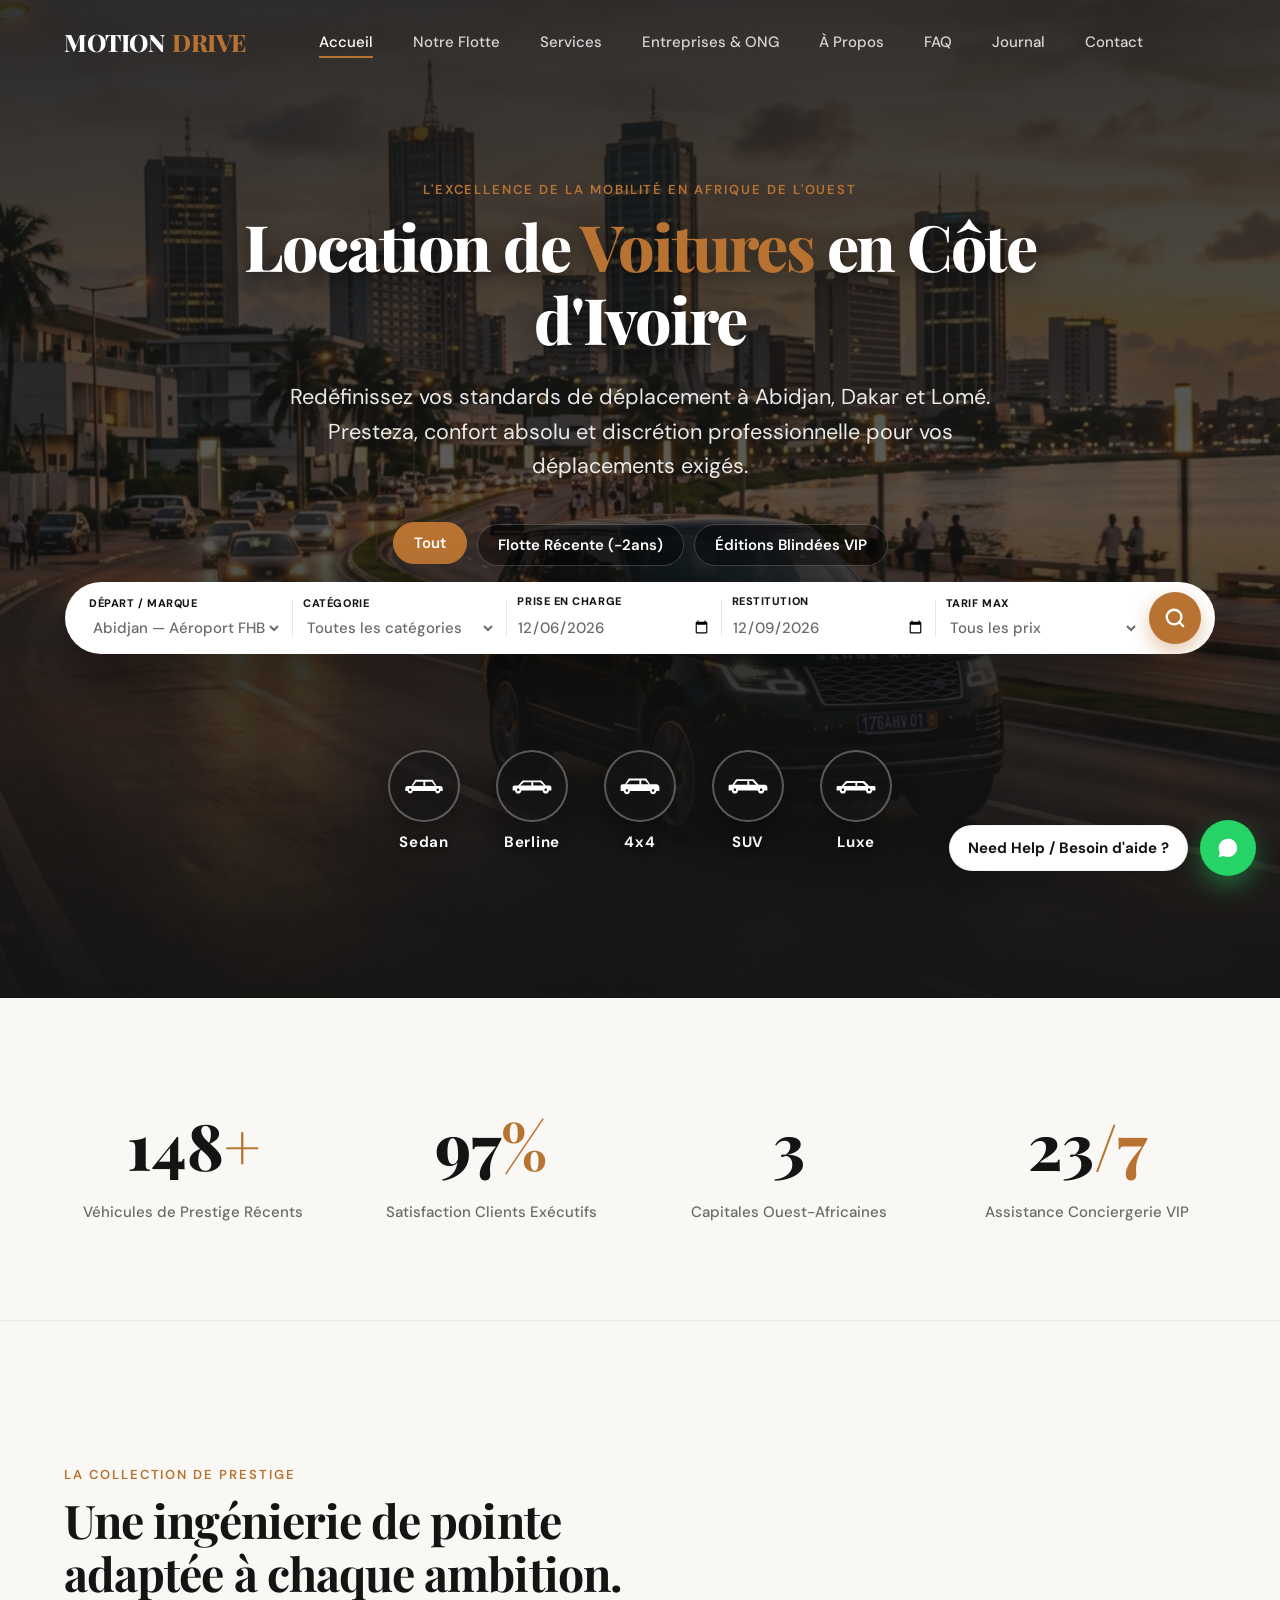
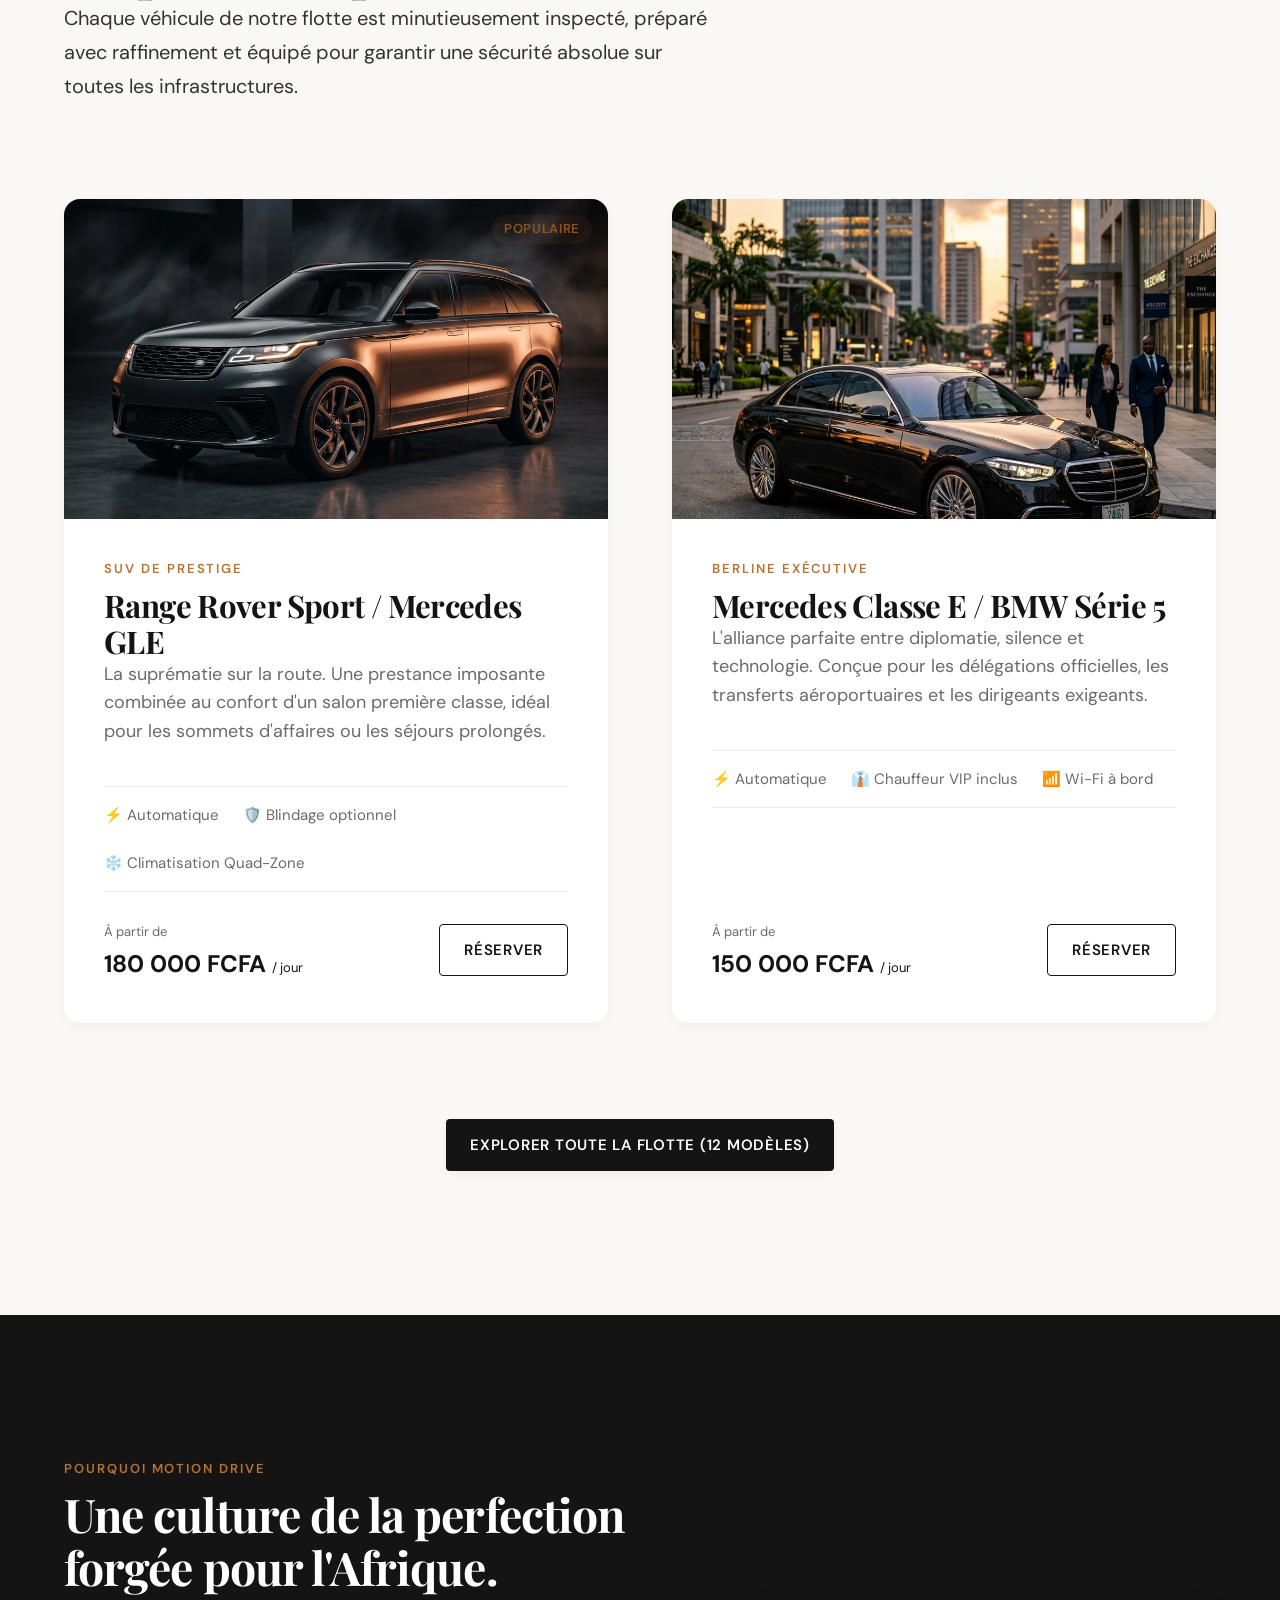
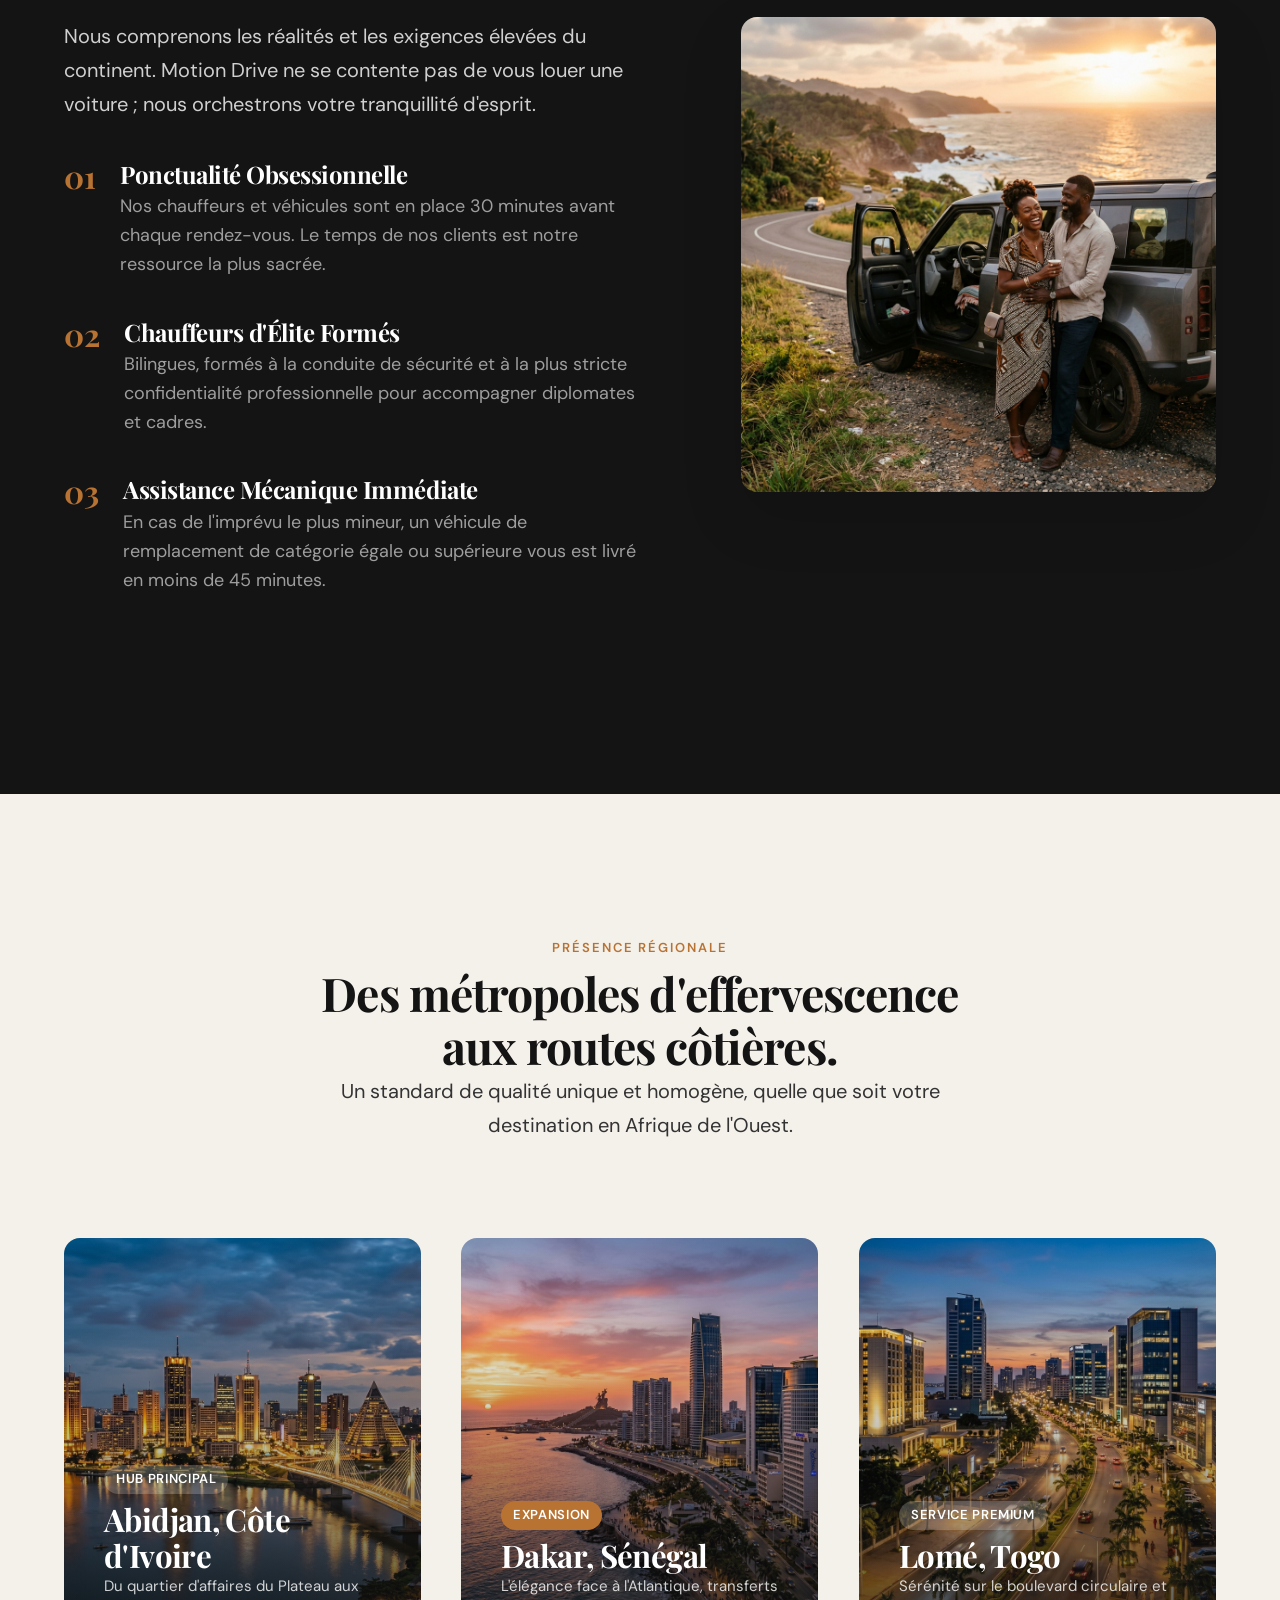
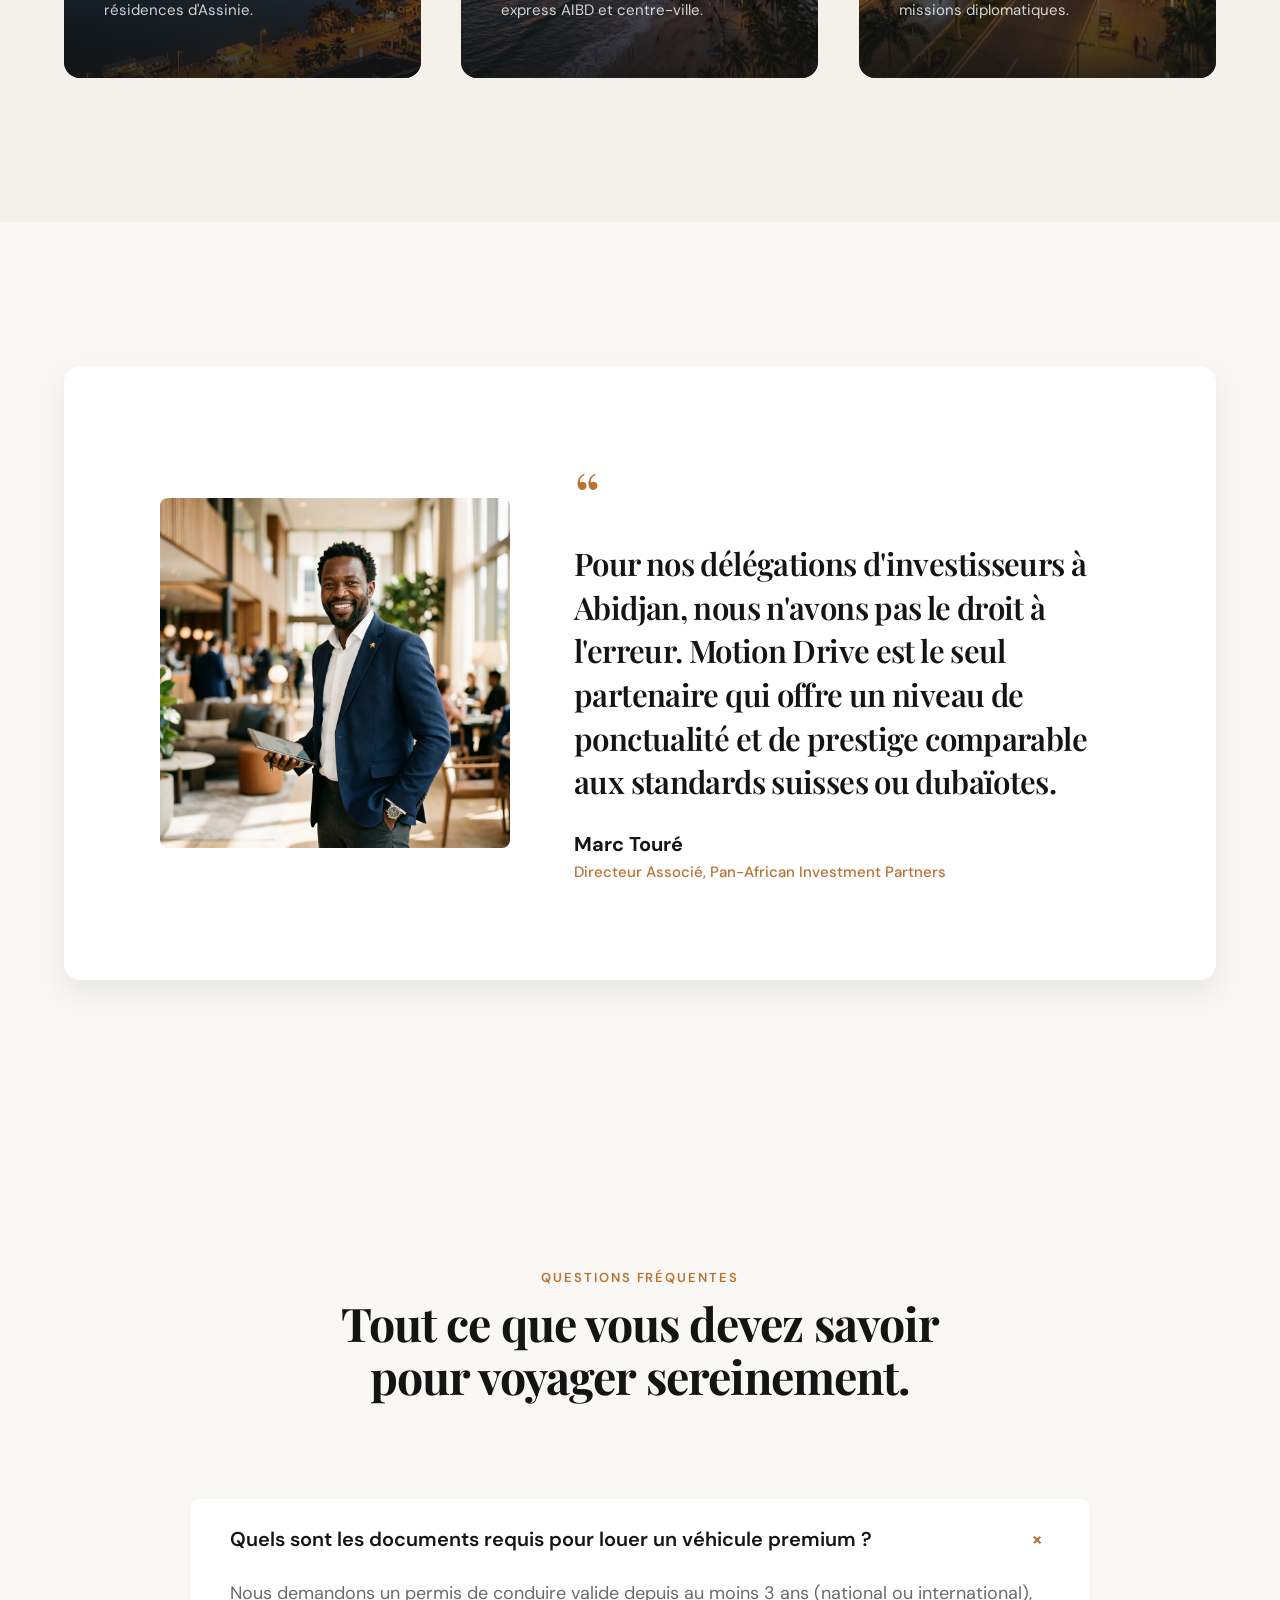
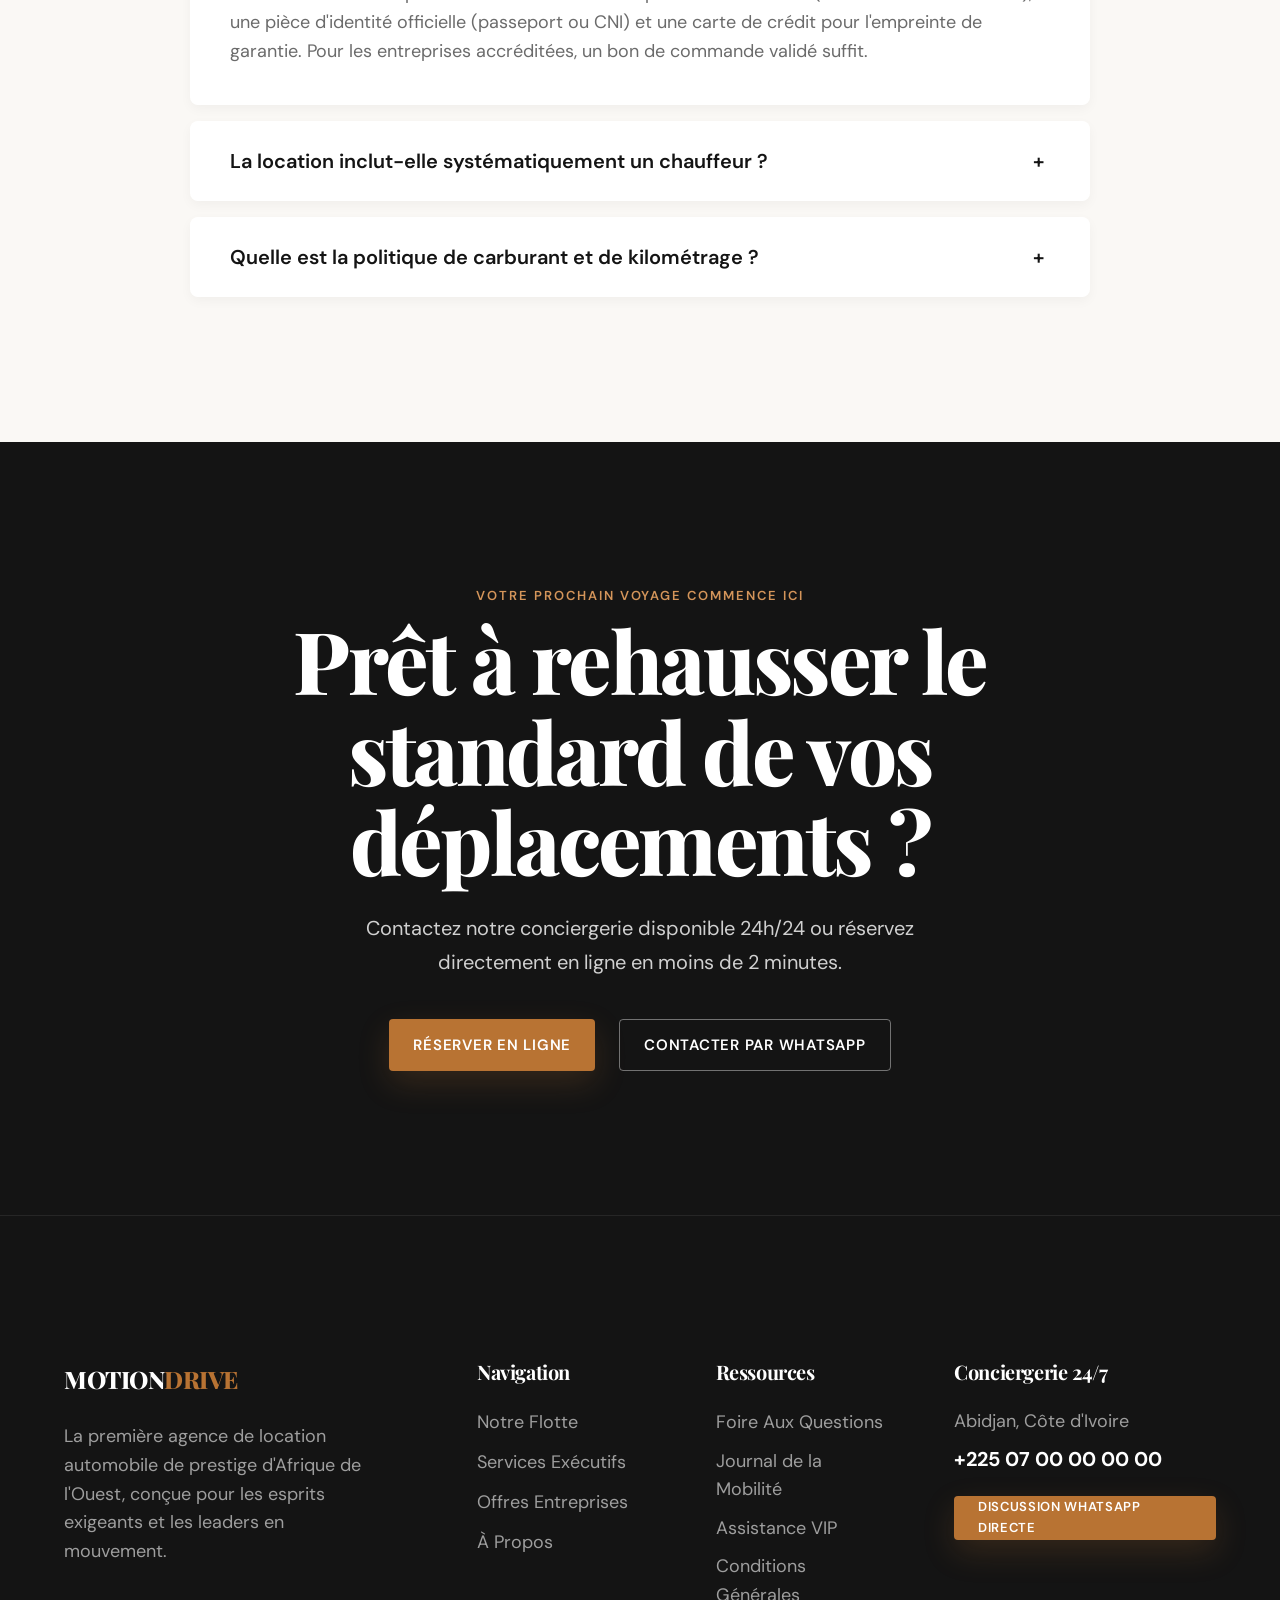
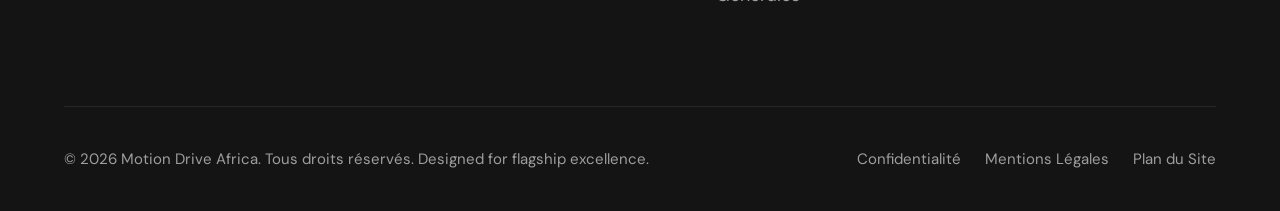
==== commit 717b3091: "feat: fix Dakar and Lome images on homepage, expand fleet to 16 premium luxury vehicles, and impleme" ====
--- a/index.html
+++ b/index.html
@@ -381,18 +381,20 @@
                         </div>
                     </div>
 
-                    <div class="dest-card reveal reveal-delay-1" style="background-color: var(--color-graphite);">
-                        <div style="position: absolute; top:0; left:0; width:100%; height:100%; background: linear-gradient(135deg, #2a1f1a 0%, #141414 100%); z-index:1;"></div>
-                        <div class="dest-content" style="z-index: 2;">
+                    <div class="dest-card reveal reveal-delay-1">
+                        <img src="./assets/images/dest_dakar.png" alt="Skyline luxueuse au coucher de soleil de Dakar, Sénégal face à l'Atlantique">
+                        <div class="dest-overlay"></div>
+                        <div class="dest-content">
                             <span class="badge" style="background: var(--color-copper); color: white; margin-bottom: 8px;">Expansion</span>
                             <h3 style="color: white;">Dakar, Sénégal</h3>
                             <p style="color: rgba(255,255,255,0.8); font-size: var(--text-sm);">L'élégance face à l'Atlantique, transferts express AIBD et centre-ville.</p>
                         </div>
                     </div>
 
-                    <div class="dest-card reveal reveal-delay-2" style="background-color: var(--color-graphite-mid);">
-                        <div style="position: absolute; top:0; left:0; width:100%; height:100%; background: linear-gradient(135deg, #1f2421 0%, #141414 100%); z-index:1;"></div>
-                        <div class="dest-content" style="z-index: 2;">
+                    <div class="dest-card reveal reveal-delay-2">
+                        <img src="./assets/images/dest_lome.png" alt="Boulevard de prestige illuminé à Lomé, Togo au crépuscule">
+                        <div class="dest-overlay"></div>
+                        <div class="dest-content">
                             <span class="badge" style="background: rgba(255,255,255,0.2); color: white; margin-bottom: 8px;">Service Premium</span>
                             <h3 style="color: white;">Lomé, Togo</h3>
                             <p style="color: rgba(255,255,255,0.8); font-size: var(--text-sm);">Sérénité sur le boulevard circulaire et missions diplomatiques.</p>
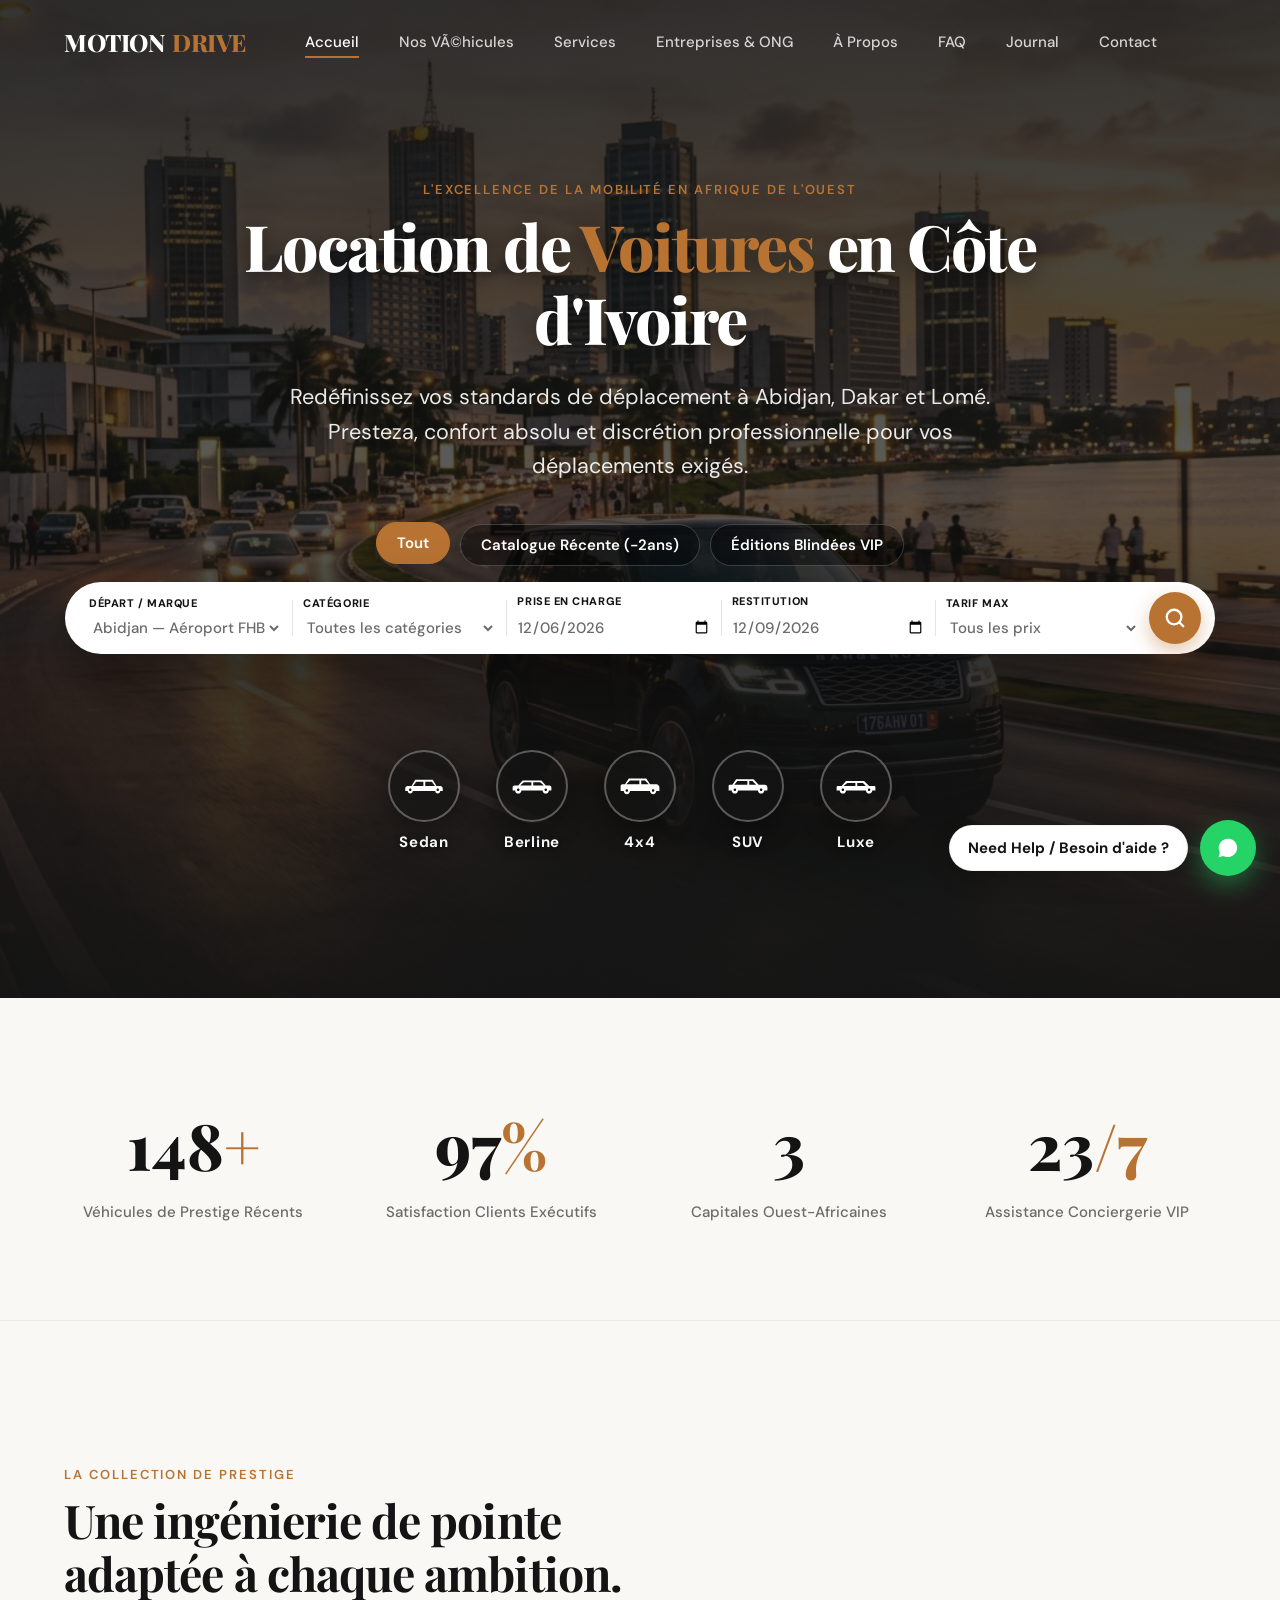
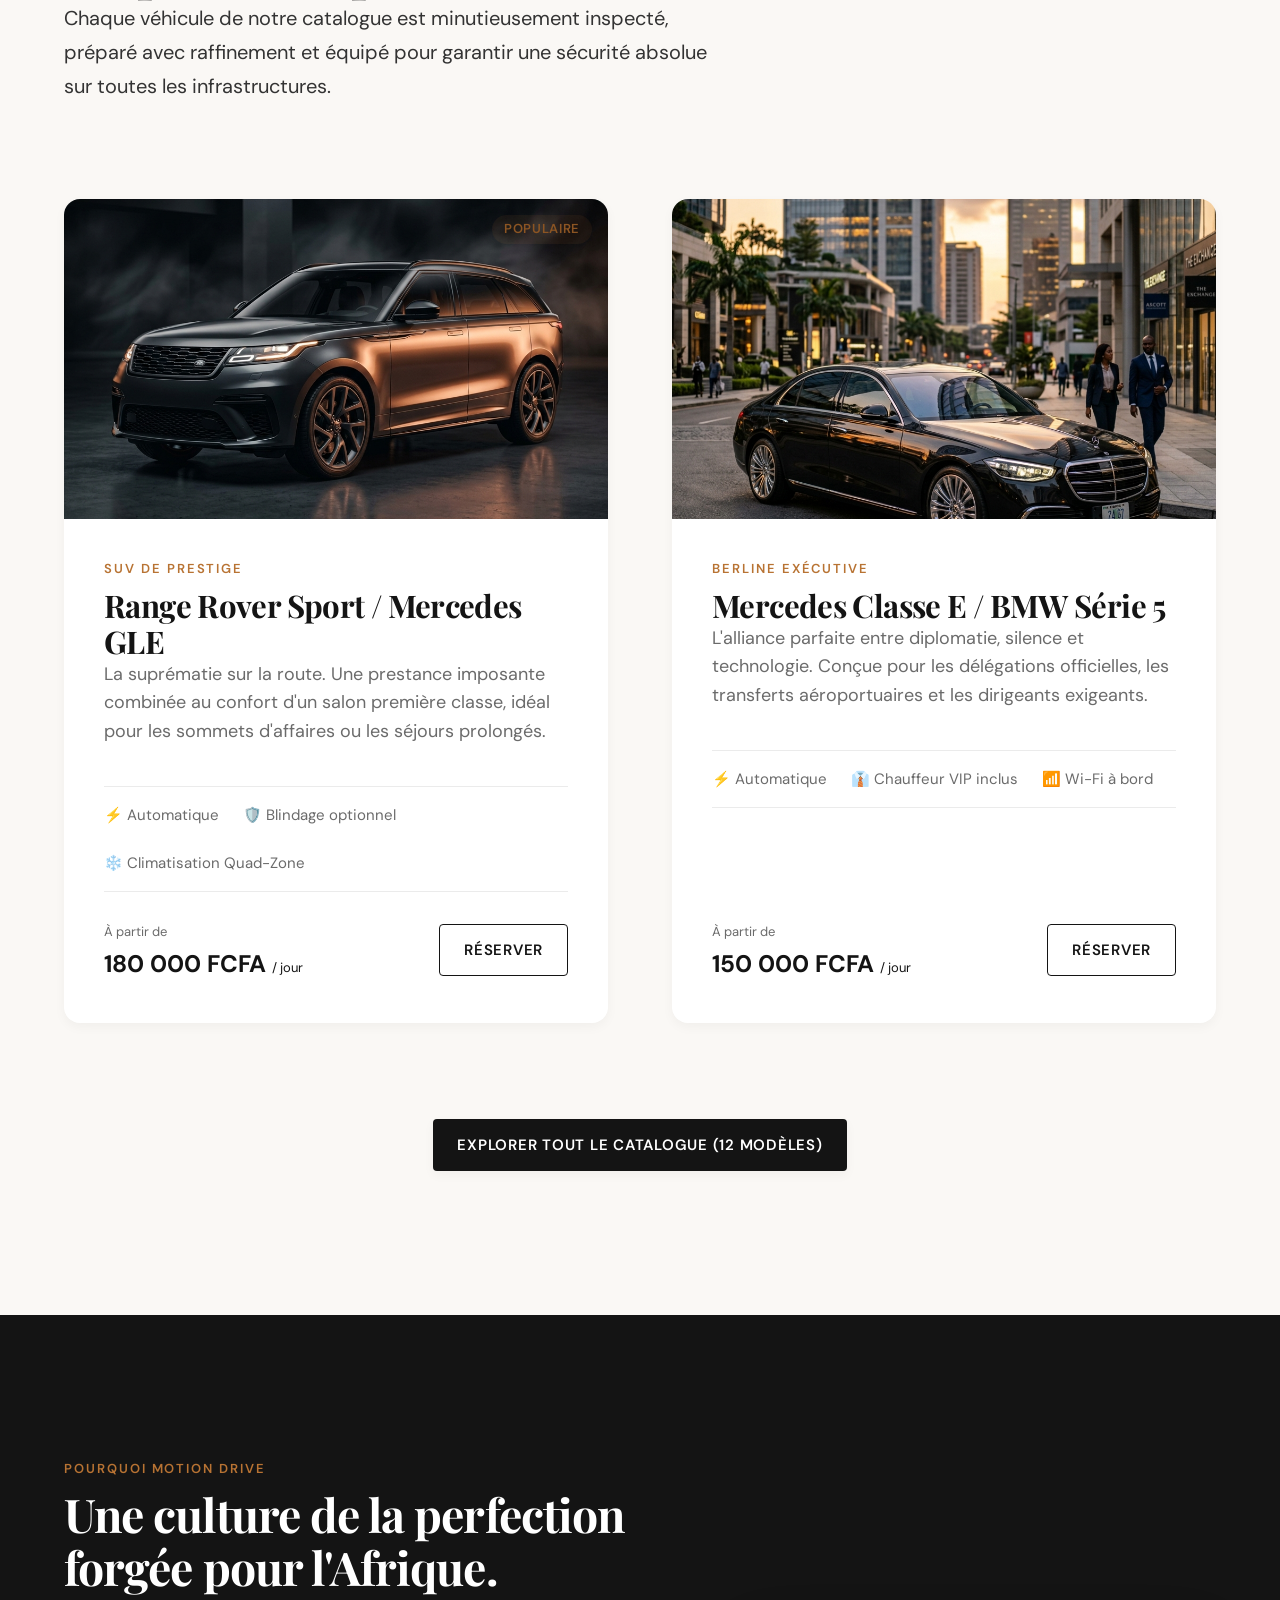
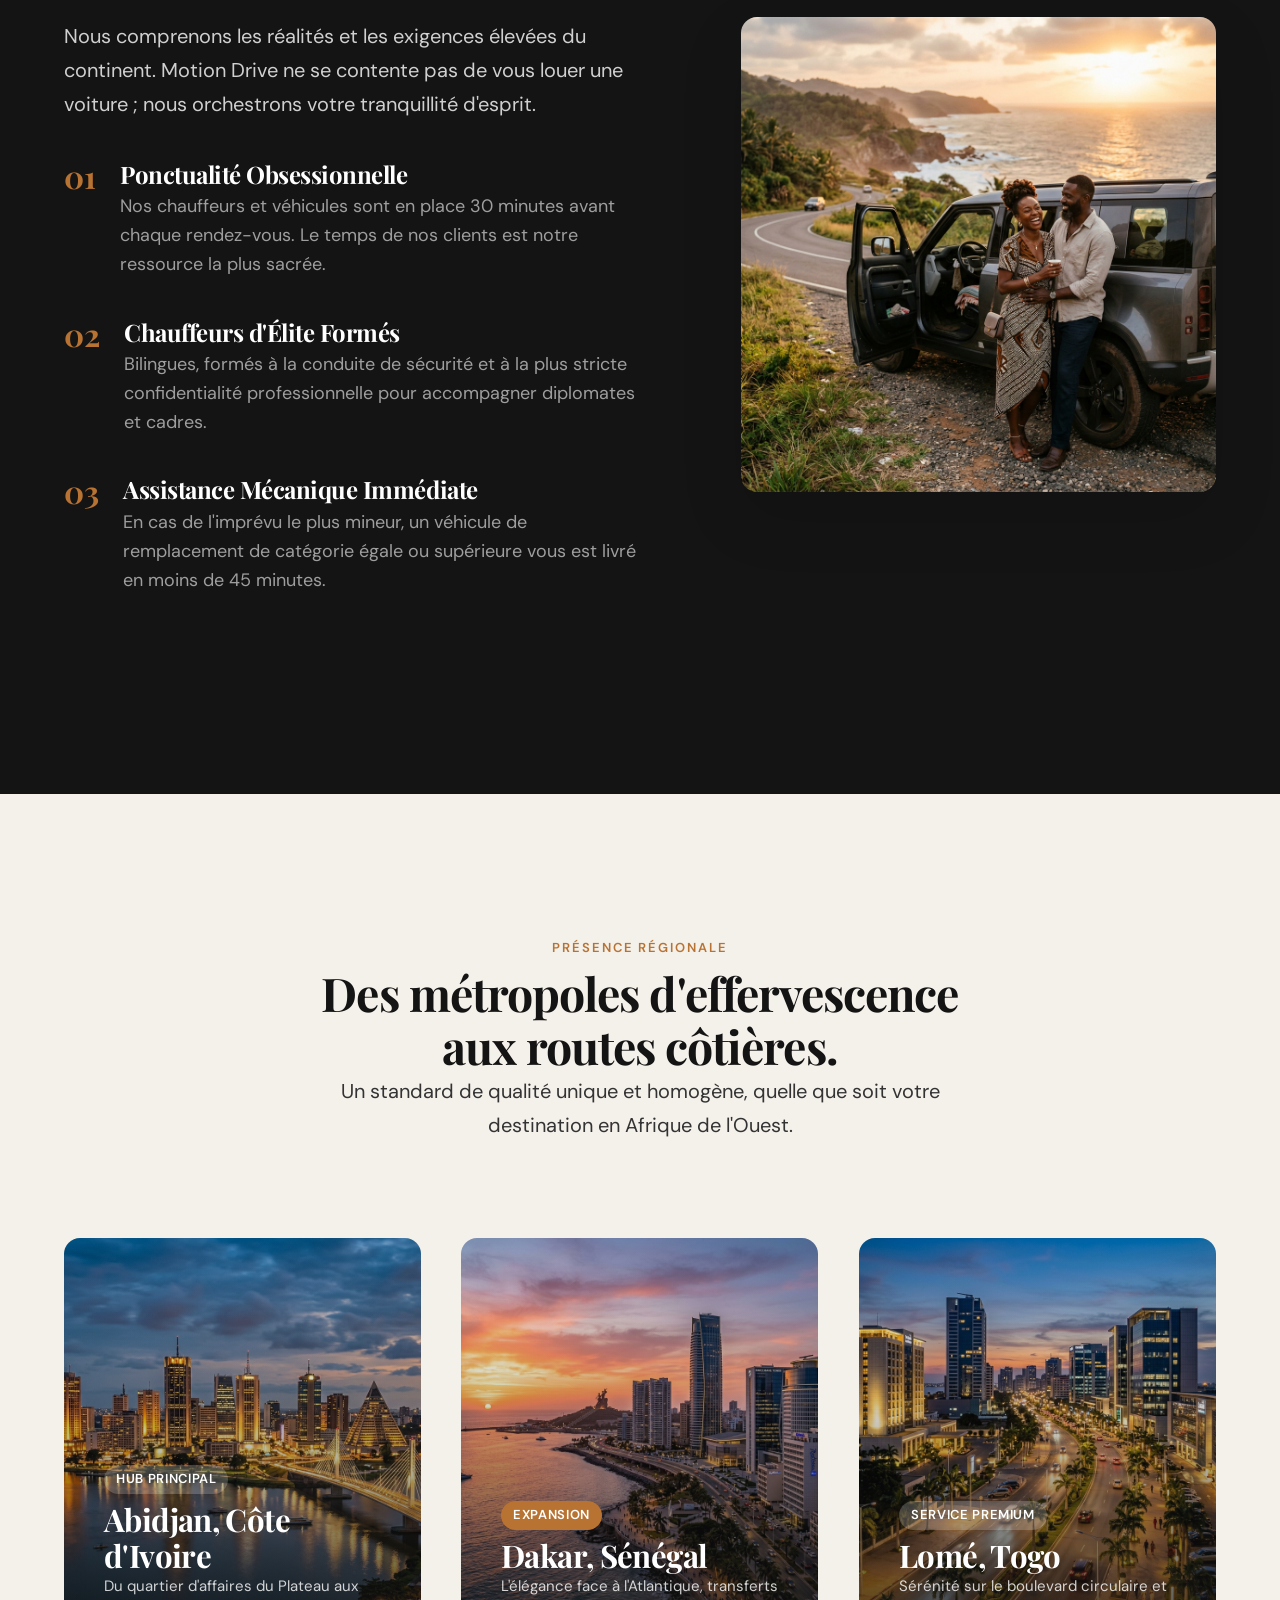
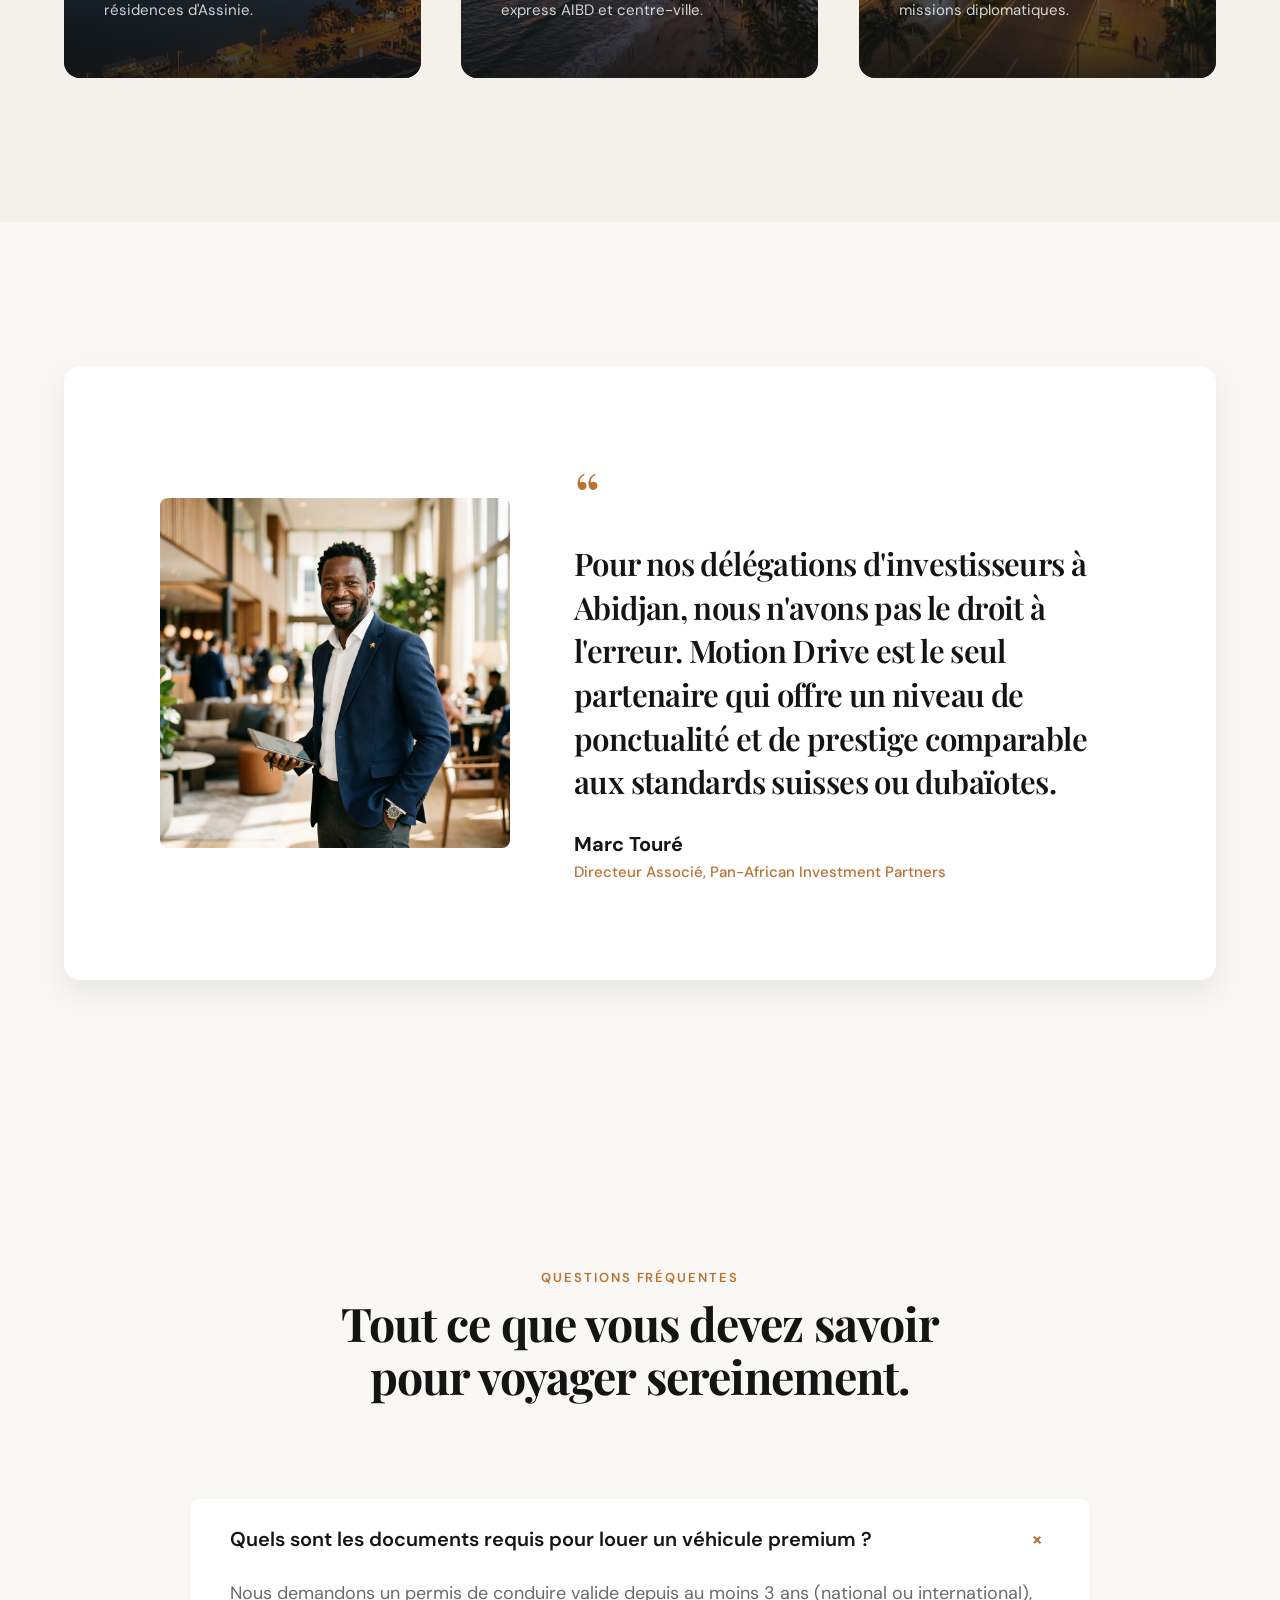
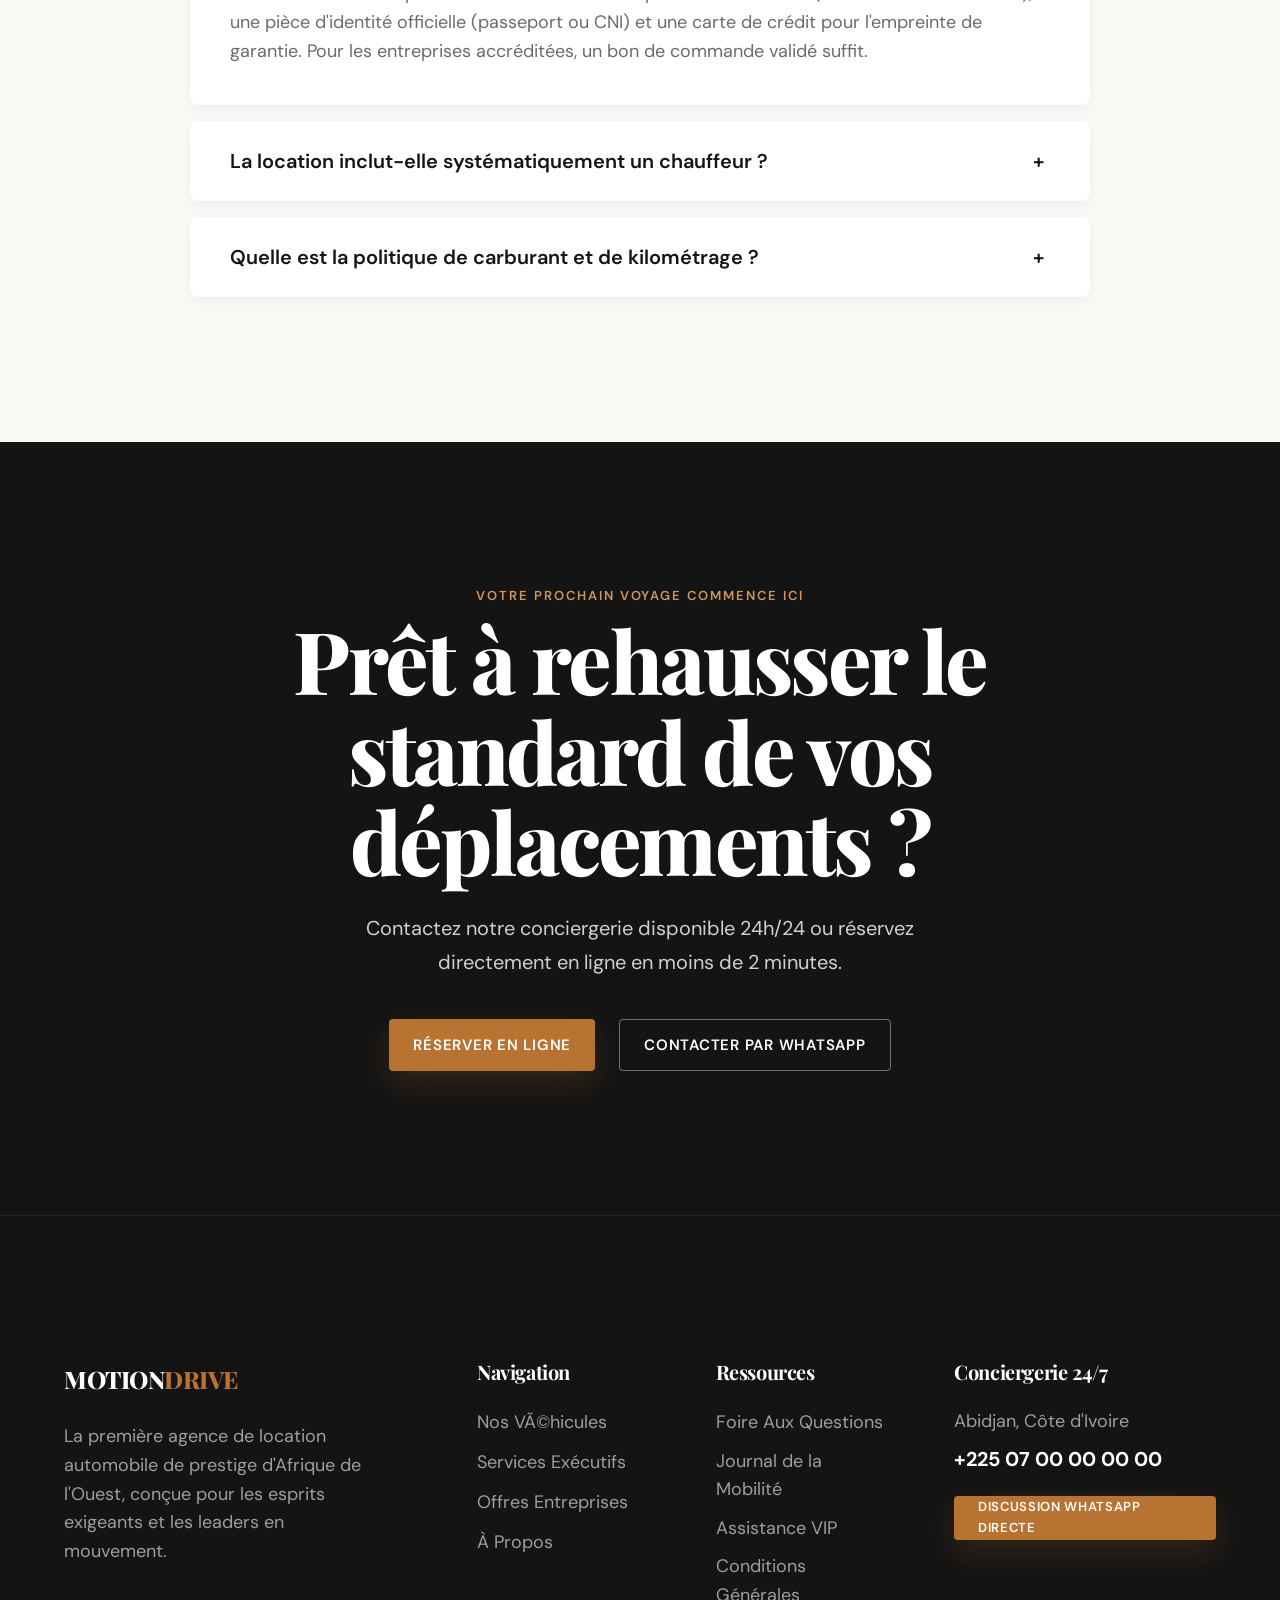
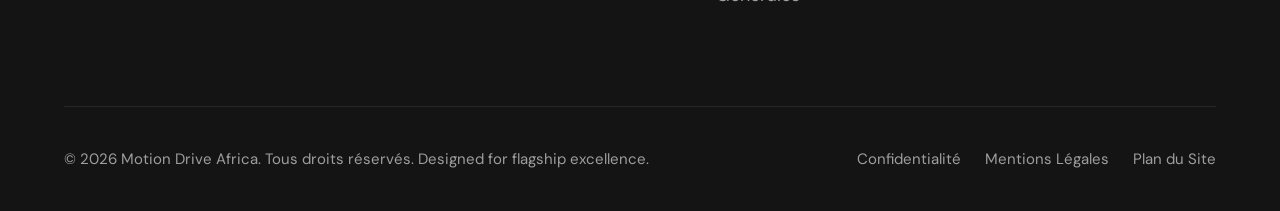
==== commit 27341460: "fix: rename flotte to catalogue and implement universal interactive booking modal across all pages w" ====
--- a/index.html
+++ b/index.html
@@ -4,7 +4,7 @@
     <meta charset="UTF-8">
     <meta name="viewport" content="width=device-width, initial-scale=1.0">
     <title>Motion Drive — Location de Voitures de Prestige en Afrique de l'Ouest</title>
-    <meta name="description" content="Découvrez Motion Drive, la référence de la location automobile premium en Afrique (Abidjan, Lomé, Dakar). Flotte de luxe, chauffeur privé et service aux entreprises.">
+    <meta name="description" content="Découvrez Motion Drive, la référence de la location automobile premium en Afrique (Abidjan, Lomé, Dakar). Catalogue de luxe, chauffeur privé et service aux entreprises.">
     <meta name="keywords" content="location voiture prestige abidjan, location suv luxe lomé, location voiture dakar, chauffeur privé afrique de l'ouest, motion drive">
     
     <!-- Open Graph / Facebook -->
@@ -53,7 +53,7 @@
             
             <nav class="nav-links" role="navigation" aria-label="Navigation principale">
                 <a href="index.html" class="nav-link active">Accueil</a>
-                <a href="flotte.html" class="nav-link">Notre Flotte</a>
+                <a href="catalogue.html" class="nav-link">Nos VÃ©hicules</a>
                 <a href="services.html" class="nav-link">Services</a>
                 <a href="corporate.html" class="nav-link">Entreprises & ONG</a>
                 <a href="about.html" class="nav-link">À Propos</a>
@@ -63,7 +63,7 @@
             </nav>
 
             <div class="nav-actions" style="display: flex; gap: 12px; align-items: center;">
-                <a href="flotte.html" class="btn btn-copper" style="display: none; @media(min-width:768px){display:inline-flex;}">Réserver</a>
+                <a href="catalogue.html" class="btn btn-copper" style="display: none; @media(min-width:768px){display:inline-flex;}">Réserver</a>
                 <button class="menu-toggle" aria-label="Ouvrir le menu de navigation" aria-expanded="false">
                     <span></span>
                     <span></span>
@@ -77,7 +77,7 @@
     <div class="mobile-menu" role="dialog" aria-modal="true" aria-label="Menu mobile">
         <nav class="mobile-nav-links">
             <a href="index.html" class="mobile-nav-link text-copper">Accueil</a>
-            <a href="flotte.html" class="mobile-nav-link">Notre Flotte</a>
+            <a href="catalogue.html" class="mobile-nav-link">Nos VÃ©hicules</a>
             <a href="services.html" class="mobile-nav-link">Services</a>
             <a href="corporate.html" class="mobile-nav-link">Entreprises & ONG</a>
             <a href="about.html" class="mobile-nav-link">À Propos</a>
@@ -85,7 +85,7 @@
             <a href="blog.html" class="mobile-nav-link">Journal</a>
             <a href="contact.html" class="mobile-nav-link">Contact</a>
             <div style="margin-top: 24px;">
-                <a href="flotte.html" class="btn btn-copper" style="width: 100%;">Réserver un Véhicule</a>
+                <a href="catalogue.html" class="btn btn-copper" style="width: 100%;">Réserver un Véhicule</a>
             </div>
         </nav>
     </div>
@@ -110,13 +110,13 @@
                 <!-- TABS ABOVE SEARCH BAR -->
                 <div class="hero-filter-tabs reveal reveal-delay-1">
                     <button class="hero-filter-tab active">Tout</button>
-                    <button class="hero-filter-tab">Flotte Récente (-2ans)</button>
+                    <button class="hero-filter-tab">Catalogue Récente (-2ans)</button>
                     <button class="hero-filter-tab">Éditions Blindées VIP</button>
                 </div>
 
                 <!-- INTEGRATED PILL SEARCH ENGINE -->
                 <div id="search-section" class="search-module-pill reveal reveal-delay-2" role="search">
-                    <form class="search-form-pill" action="flotte.html" method="GET">
+                    <form class="search-form-pill" action="catalogue.html" method="GET">
                         <div class="pill-group">
                             <label for="pickup-loc">Départ / Marque</label>
                             <select id="pickup-loc" name="location" class="pill-control" aria-label="Lieu ou Marque">
@@ -178,7 +178,7 @@
 
                 <!-- CIRCULAR VEHICLE CATEGORY ICONS BELOW SEARCH BAR -->
                 <div class="hero-categories reveal reveal-delay-3">
-                    <a href="flotte.html?category=sedan" class="category-icon-item">
+                    <a href="catalogue.html?category=sedan" class="category-icon-item">
                         <div class="category-icon-circle">
                             <!-- Sedan Silhouette SVG -->
                             <svg viewBox="0 0 64 32" fill="currentColor">
@@ -188,7 +188,7 @@
                         <span>Sedan</span>
                     </a>
 
-                    <a href="flotte.html?category=sedan" class="category-icon-item">
+                    <a href="catalogue.html?category=sedan" class="category-icon-item">
                         <div class="category-icon-circle">
                             <!-- Berline Silhouette SVG -->
                             <svg viewBox="0 0 64 32" fill="currentColor">
@@ -198,7 +198,7 @@
                         <span>Berline</span>
                     </a>
 
-                    <a href="flotte.html?category=suv" class="category-icon-item">
+                    <a href="catalogue.html?category=suv" class="category-icon-item">
                         <div class="category-icon-circle">
                             <!-- 4x4 Silhouette SVG -->
                             <svg viewBox="0 0 64 32" fill="currentColor">
@@ -208,7 +208,7 @@
                         <span>4x4</span>
                     </a>
 
-                    <a href="flotte.html?category=suv" class="category-icon-item">
+                    <a href="catalogue.html?category=suv" class="category-icon-item">
                         <div class="category-icon-circle">
                             <!-- SUV Silhouette SVG -->
                             <svg viewBox="0 0 64 32" fill="currentColor">
@@ -218,7 +218,7 @@
                         <span>SUV</span>
                     </a>
 
-                    <a href="flotte.html?category=luxe" class="category-icon-item">
+                    <a href="catalogue.html?category=luxe" class="category-icon-item">
                         <div class="category-icon-circle">
                             <!-- Luxe Silhouette SVG -->
                             <svg viewBox="0 0 64 32" fill="currentColor">
@@ -261,7 +261,7 @@
                 <div class="section-header reveal">
                     <span class="text-caption">La Collection de Prestige</span>
                     <h2 id="fleet-heading">Une ingénierie de pointe adaptée à chaque ambition.</h2>
-                    <p class="text-lead">Chaque véhicule de notre flotte est minutieusement inspecté, préparé avec raffinement et équipé pour garantir une sécurité absolue sur toutes les infrastructures.</p>
+                    <p class="text-lead">Chaque véhicule de notre catalogue est minutieusement inspecté, préparé avec raffinement et équipé pour garantir une sécurité absolue sur toutes les infrastructures.</p>
                 </div>
 
                 <div class="fleet-grid">
@@ -285,7 +285,7 @@
                                     <span style="font-size: var(--text-xs); color: var(--color-stone);">À partir de</span>
                                     <div style="font-size: var(--text-xl); font-weight: 700; color: var(--color-graphite);">180 000 FCFA <span style="font-size: var(--text-xs); font-weight: 400;">/ jour</span></div>
                                 </div>
-                                <a href="flotte.html?category=suv" class="btn btn-outline">Réserver</a>
+                                <a href="catalogue.html?category=suv" class="btn btn-outline">Réserver</a>
                             </div>
                         </div>
                     </article>
@@ -309,14 +309,14 @@
                                     <span style="font-size: var(--text-xs); color: var(--color-stone);">À partir de</span>
                                     <div style="font-size: var(--text-xl); font-weight: 700; color: var(--color-graphite);">150 000 FCFA <span style="font-size: var(--text-xs); font-weight: 400;">/ jour</span></div>
                                 </div>
-                                <a href="flotte.html?category=sedan" class="btn btn-outline">Réserver</a>
+                                <a href="catalogue.html?category=sedan" class="btn btn-outline">Réserver</a>
                             </div>
                         </div>
                     </article>
                 </div>
 
                 <div style="text-align: center; margin-top: var(--space-2xl);" class="reveal">
-                    <a href="flotte.html" class="btn btn-primary">Explorer toute la flotte (12 modèles)</a>
+                    <a href="catalogue.html" class="btn btn-primary">Explorer tout le catalogue (12 modèles)</a>
                 </div>
             </div>
         </section>
@@ -472,7 +472,7 @@
                 <h2 id="cta-heading" class="text-display" style="color: white; max-width: 800px; margin: 0 auto var(--space-md);">Prêt à rehausser le standard de vos déplacements ?</h2>
                 <p class="text-lead" style="color: rgba(255,255,255,0.8); max-width: 600px; margin: 0 auto var(--space-lg);">Contactez notre conciergerie disponible 24h/24 ou réservez directement en ligne en moins de 2 minutes.</p>
                 <div style="display: flex; gap: var(--space-md); justify-content: center; flex-wrap: wrap;">
-                    <a href="flotte.html" class="btn btn-copper">Réserver en ligne</a>
+                    <a href="catalogue.html" class="btn btn-copper">Réserver en ligne</a>
                     <a href="contact.html" class="btn btn-outline-white">Contacter par WhatsApp</a>
                 </div>
             </div>
@@ -491,7 +491,7 @@
                 <div class="footer-col">
                     <h4>Navigation</h4>
                     <div class="footer-links">
-                        <a href="flotte.html">Notre Flotte</a>
+                        <a href="catalogue.html">Nos VÃ©hicules</a>
                         <a href="services.html">Services Exécutifs</a>
                         <a href="corporate.html">Offres Entreprises</a>
                         <a href="about.html">À Propos</a>
@@ -530,7 +530,7 @@
             <div style="font-size: var(--text-xs); color: var(--color-stone-light); text-transform: uppercase;">Location Premium</div>
             <div style="font-size: var(--text-sm); font-weight: 700; color: white;">À partir de 150 000 FCFA/j</div>
         </div>
-        <a href="flotte.html" class="btn btn-copper" style="min-height: 44px; padding: 0 20px;">Réserver</a>
+        <a href="catalogue.html" class="btn btn-copper" style="min-height: 44px; padding: 0 20px;">Réserver</a>
     </div>
 
     <!-- FLOATING WHATSAPP ASSISTANCE WIDGET -->
--- a/css/components.css
+++ b/css/components.css
@@ -337,3 +337,100 @@
         display: none;
     }
 }
+
+/* UNIVERSAL MODAL SYSTEM */
+.modal-overlay {
+    position: fixed;
+    top: 0;
+    left: 0;
+    width: 100%;
+    height: 100%;
+    background-color: rgba(0,0,0,0.8);
+    backdrop-filter: blur(8px);
+    z-index: 9999;
+    display: flex;
+    align-items: center;
+    justify-content: center;
+    padding: var(--container-padding);
+    opacity: 0;
+    pointer-events: none;
+    transition: var(--transition-fast);
+}
+
+.modal-overlay.active {
+    opacity: 1;
+    pointer-events: all;
+}
+
+.modal-overlay.active .modal-content {
+    transform: translateY(0) scale(1);
+    opacity: 1;
+}
+
+.modal-content {
+    background-color: var(--color-white);
+    border-radius: var(--radius-lg);
+    max-width: 900px;
+    width: 100%;
+    max-height: 90vh;
+    overflow-y: auto;
+    padding: var(--space-xl);
+    position: relative;
+    transform: translateY(20px) scale(0.95);
+    opacity: 0;
+    transition: transform 0.4s cubic-bezier(0.16, 1, 0.3, 1), opacity 0.4s ease;
+    box-shadow: 0 25px 50px -12px rgba(0, 0, 0, 0.25);
+}
+
+.booking-modal-content {
+    max-width: 750px;
+    border: 1px solid rgba(184, 115, 51, 0.2);
+}
+
+.selected-car-recap {
+    display: flex;
+    justify-content: space-between;
+    align-items: center;
+    background: var(--color-warm-white);
+    padding: 12px 18px;
+    border-radius: 8px;
+    margin-top: 12px;
+    border-left: 4px solid var(--color-copper);
+}
+
+.close-modal {
+    position: absolute;
+    top: var(--space-md);
+    right: var(--space-md);
+    font-size: 28px;
+    cursor: pointer;
+    background: var(--color-warm-white);
+    border: none;
+    width: 40px;
+    height: 40px;
+    border-radius: 50%;
+    display: flex;
+    align-items: center;
+    justify-content: center;
+    transition: var(--transition-fast);
+}
+
+.close-modal:hover {
+    background: var(--color-graphite);
+    color: white;
+}
+
+@media (max-width: 640px) {
+    .modal-content {
+        padding: var(--space-md);
+        max-height: 95vh;
+    }
+    .booking-form div[style*="grid-template-columns"] {
+        grid-template-columns: 1fr !important;
+    }
+    .selected-car-recap {
+        flex-direction: column;
+        align-items: flex-start;
+        gap: 4px;
+    }
+}
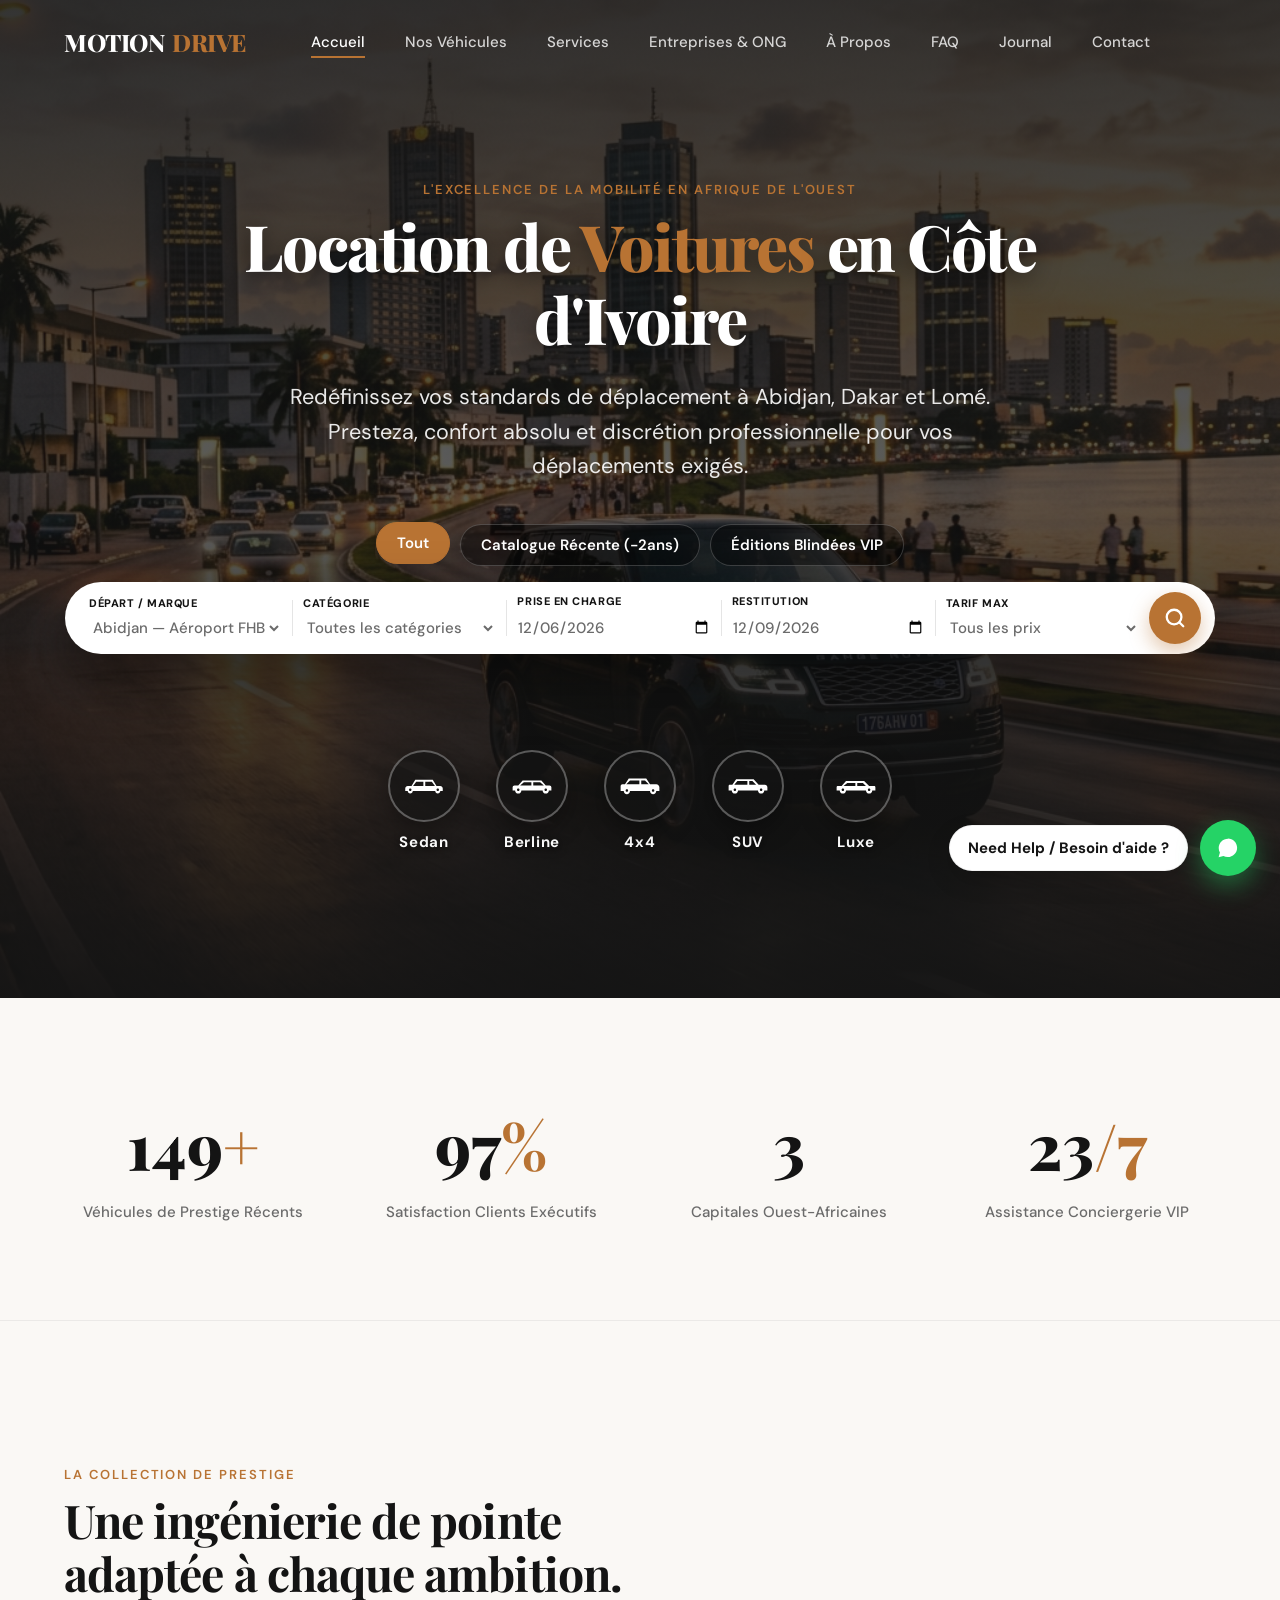
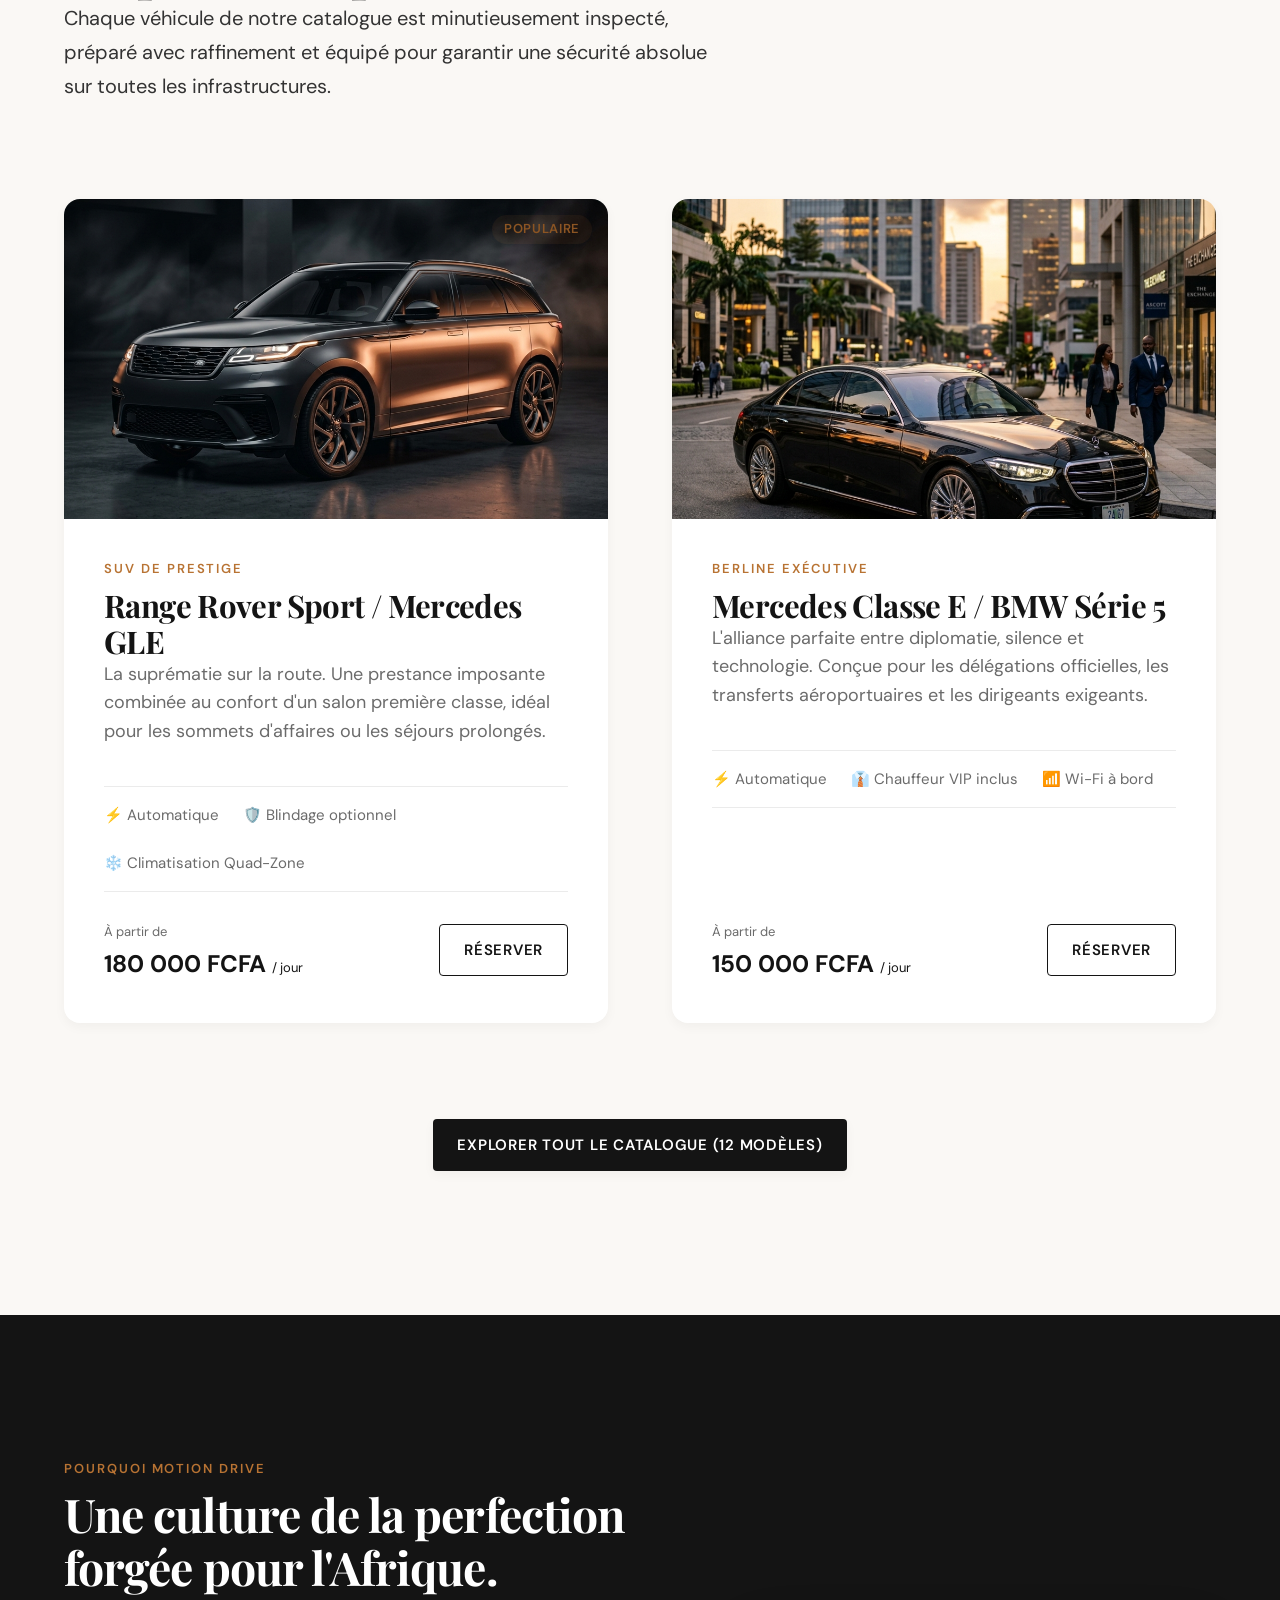
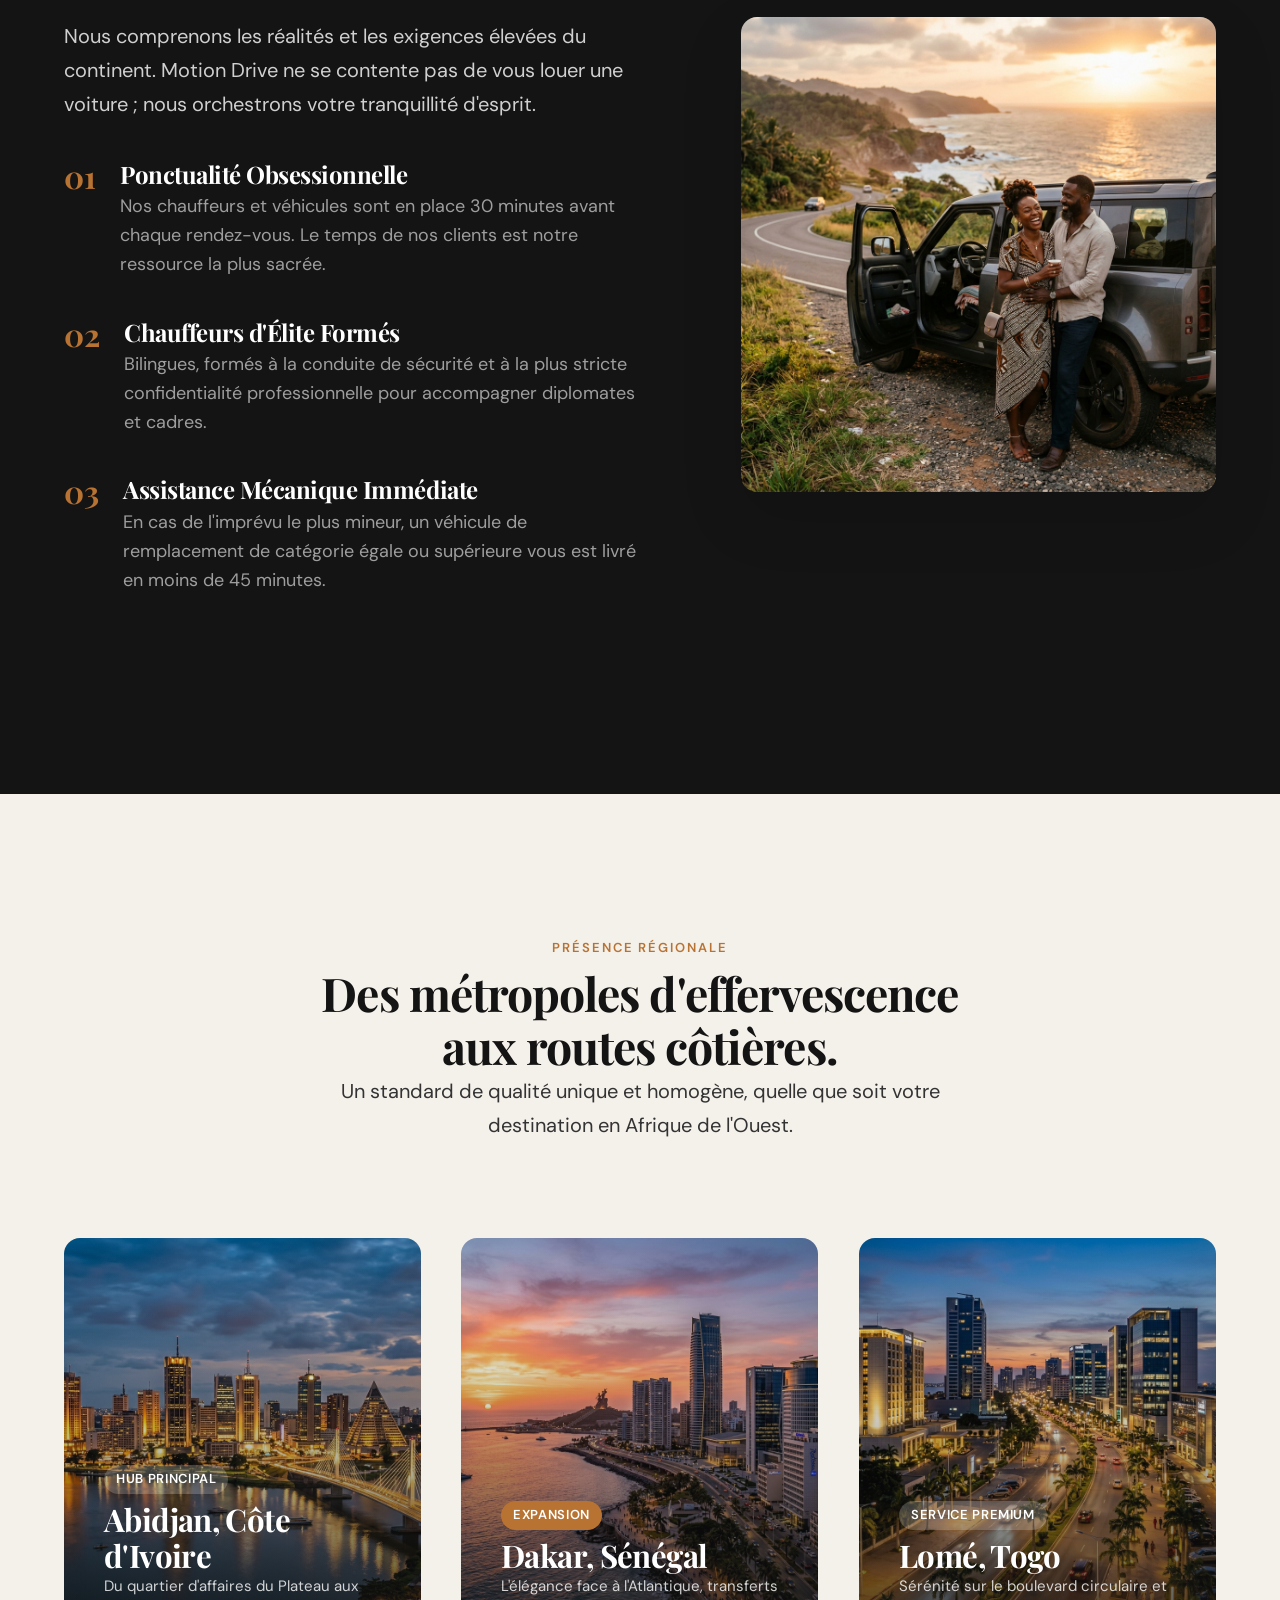
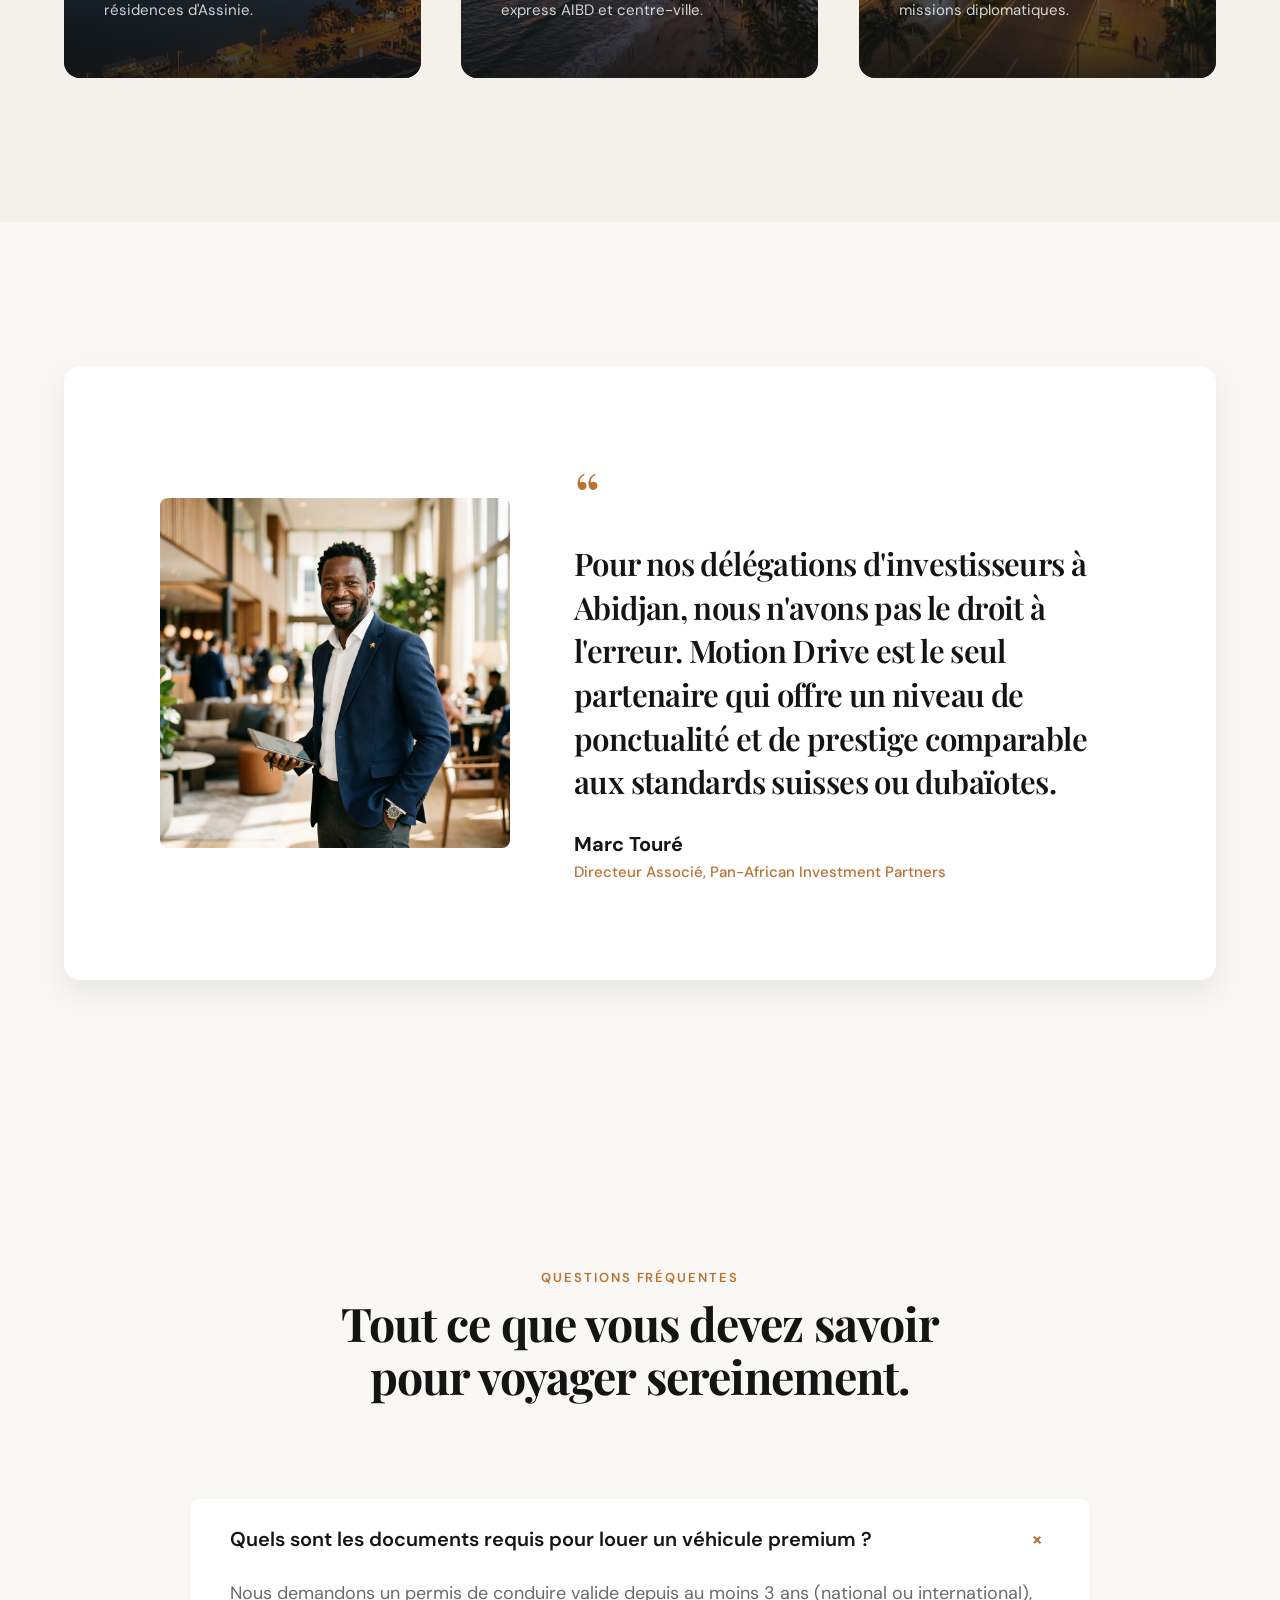
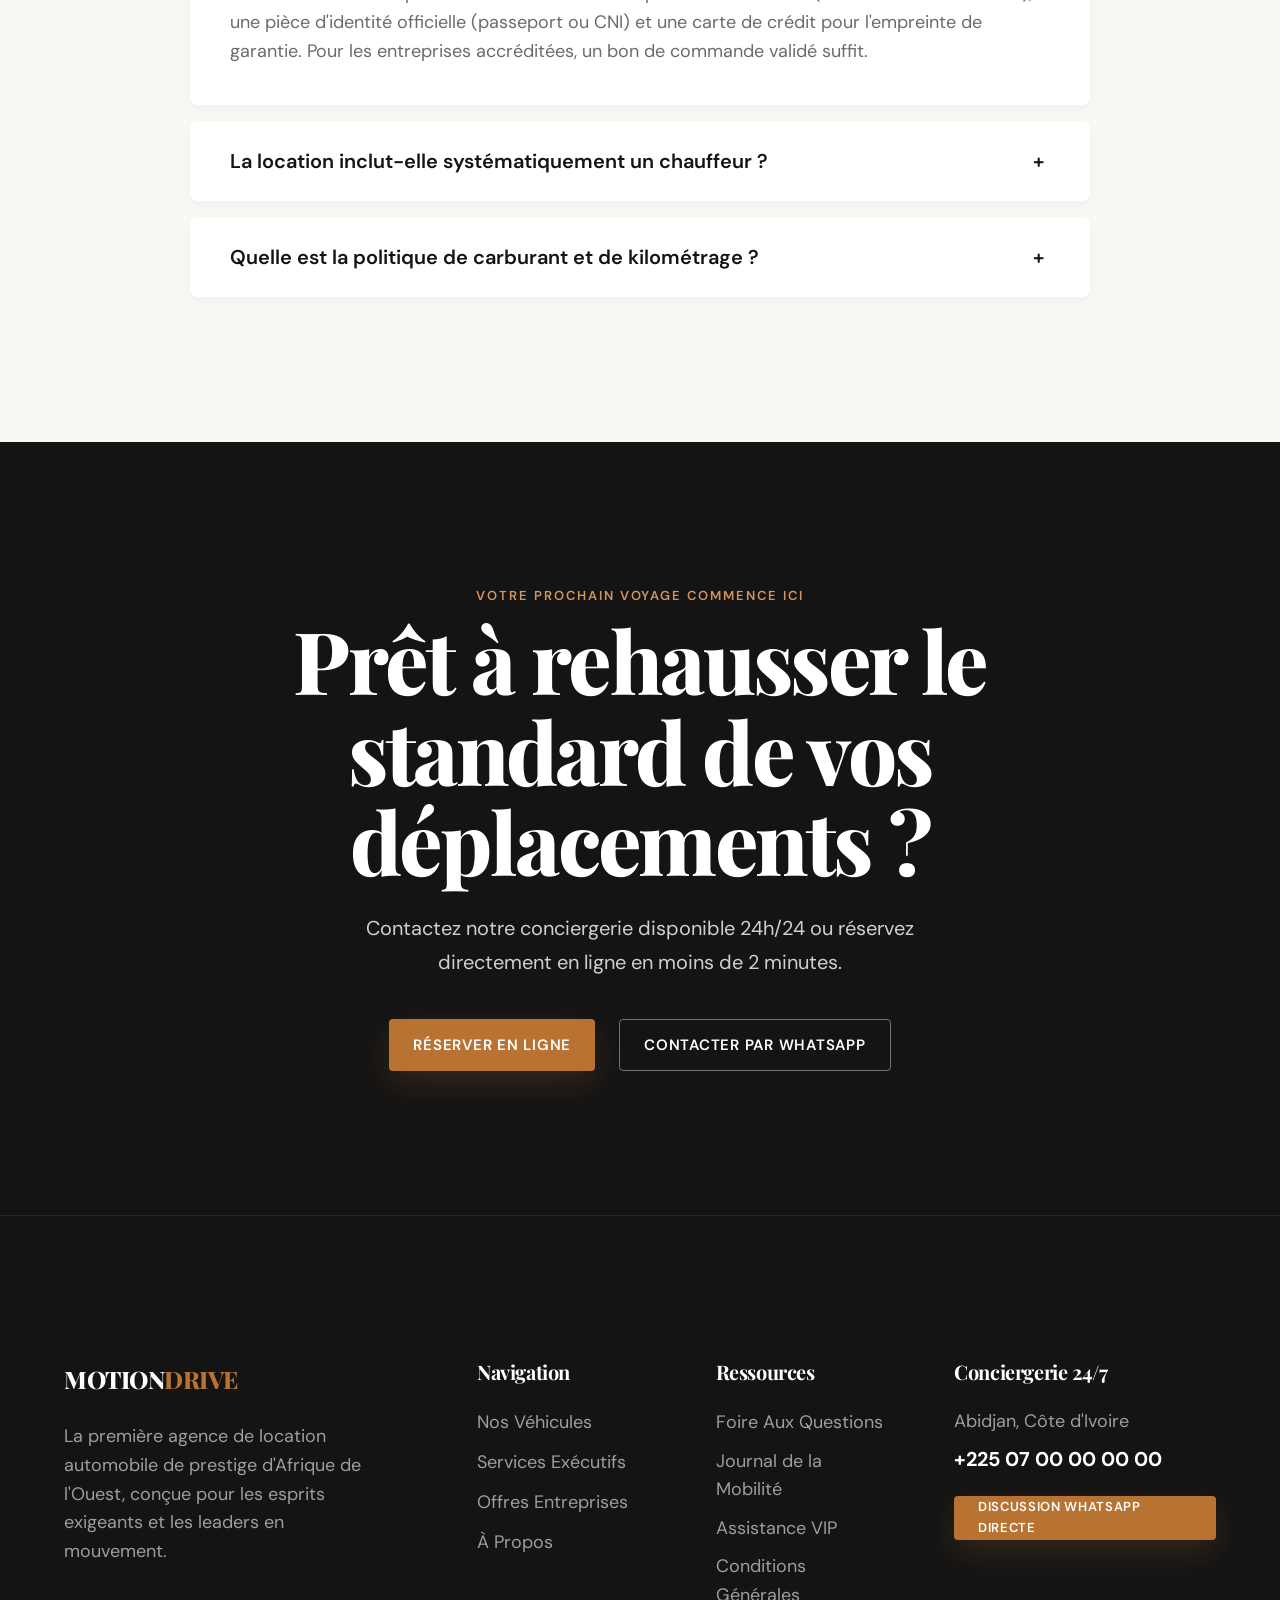
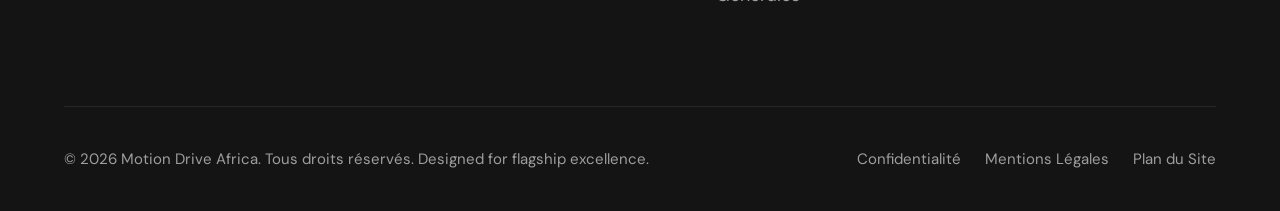
==== commit ddeb6549: "feat: complete redesign of catalogue page using Grid Layout and Trust Bar inspired by reference, and" ====
--- a/index.html
+++ b/index.html
@@ -53,7 +53,7 @@
             
             <nav class="nav-links" role="navigation" aria-label="Navigation principale">
                 <a href="index.html" class="nav-link active">Accueil</a>
-                <a href="catalogue.html" class="nav-link">Nos VÃ©hicules</a>
+                <a href="catalogue.html" class="nav-link">Nos Véhicules</a>
                 <a href="services.html" class="nav-link">Services</a>
                 <a href="corporate.html" class="nav-link">Entreprises & ONG</a>
                 <a href="about.html" class="nav-link">À Propos</a>
@@ -77,7 +77,7 @@
     <div class="mobile-menu" role="dialog" aria-modal="true" aria-label="Menu mobile">
         <nav class="mobile-nav-links">
             <a href="index.html" class="mobile-nav-link text-copper">Accueil</a>
-            <a href="catalogue.html" class="mobile-nav-link">Nos VÃ©hicules</a>
+            <a href="catalogue.html" class="mobile-nav-link">Nos Véhicules</a>
             <a href="services.html" class="mobile-nav-link">Services</a>
             <a href="corporate.html" class="mobile-nav-link">Entreprises & ONG</a>
             <a href="about.html" class="mobile-nav-link">À Propos</a>
@@ -491,7 +491,7 @@
                 <div class="footer-col">
                     <h4>Navigation</h4>
                     <div class="footer-links">
-                        <a href="catalogue.html">Nos VÃ©hicules</a>
+                        <a href="catalogue.html">Nos Véhicules</a>
                         <a href="services.html">Services Exécutifs</a>
                         <a href="corporate.html">Offres Entreprises</a>
                         <a href="about.html">À Propos</a>
